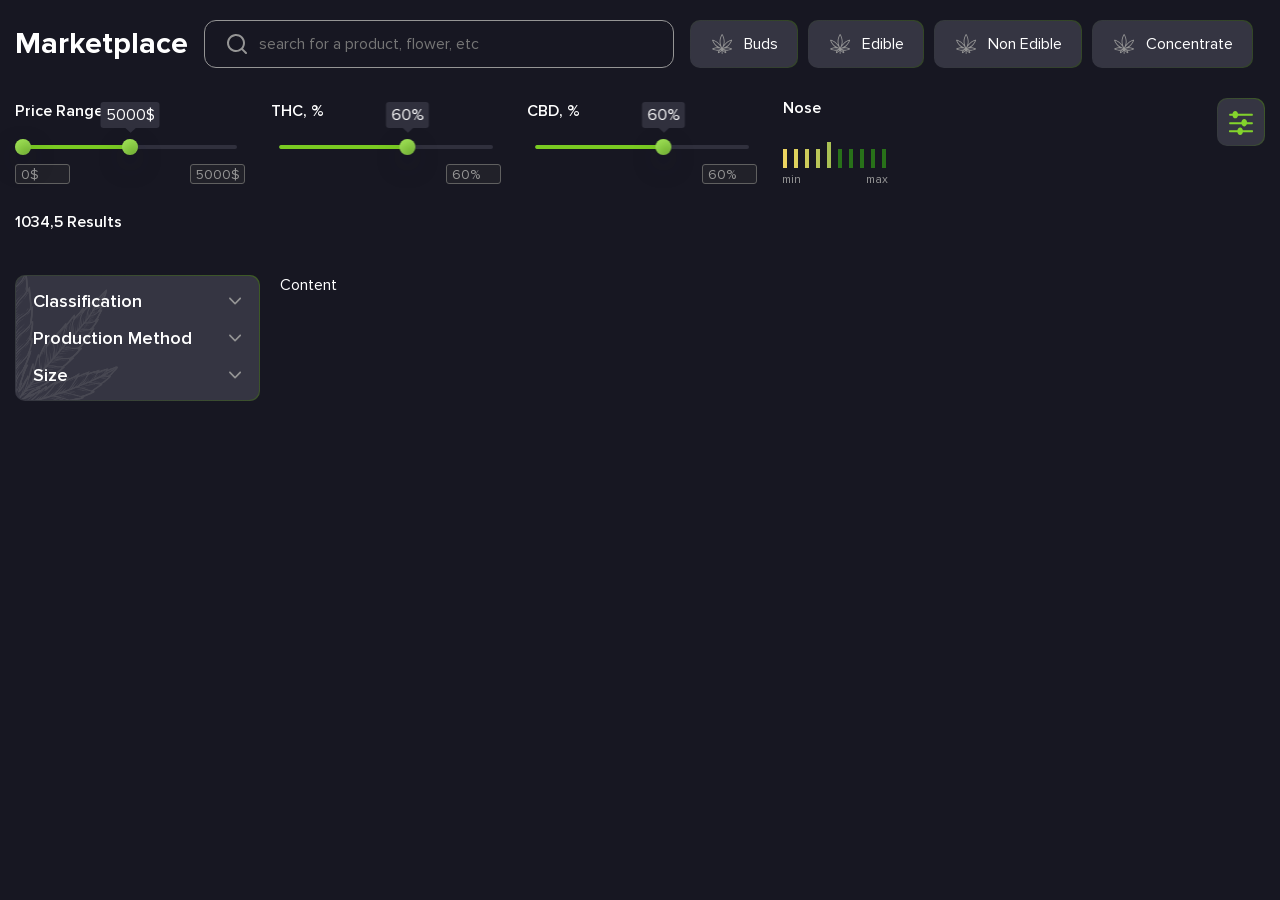
==== index.html @ d6c13c11 "Инициализация проекта" ====
<!doctype html>
<html lang="ru-RU">

<head>
	<meta charset="UTF-8">
	<meta http-equiv="X-UA-Compatible" content="IE=edge">
	<meta name="viewport" content="width=device-width, initial-scale=1, maximum-scale=1">

	<meta name="description" content="">
	<meta name="keywords" content="">

	<link rel="stylesheet" href="style.css" media="all">
	<link rel="stylesheet" href="assets/vendor/css/nouislider.min.css" media="all">
	<link rel="stylesheet" href="assets/vendor/css/jquery-ui.css" media="all">
	<link rel="stylesheet" href="assets/vendor/css/jquery-ui.theme.css" media="all">

	<title>MarketPlace</title>
</head>

<body>
	<header>
		<div class="wrapper">
			<div class="header">
				<a href="#" class="header-logo">
					Marketplace
				</a>

				<div class="header-search">
					<form action="">
						<input type="text" placeholder="search for a product, flower, etc" class="header-search__input">
					</form>
				</div>

				<div class="header-filter">
					<label class="header-filter__checkbox">
						<input type="checkbox" name="type">
						<span class="icon icon--grass"></span>
						Buds
					</label>
					<label class="header-filter__checkbox">
						<input type="checkbox" name="type">
						<span class="icon icon--grass"></span>
						Edible
					</label>
					<label class="header-filter__checkbox">
						<input type="checkbox" name="type">
						<span class="icon icon--grass"></span>
						Non Edible
					</label>
					<label class="header-filter__checkbox">
						<input type="checkbox" name="type">
						<span class="icon icon--grass"></span>
						Concentrate
					</label>
				</div>
			</div>
		</div>
	</header>
	<main class="main">

<div class="wrapper">
    <div class="horizontal-filter">
        <div class="horizontal-filter__left">
            <div class="range-block">
                <div class="range-block__title">Price Range</div>
                <div class="range-block-line js-noui" id="js-price-range"></div>
                <div class="range-block__inputs">
                    <div class="range-block__inputs-from">
                        <input type="text" id="js-price-range-from">
                    </div>
                    <div class="range-block__inputs-to">
                        <input type="text" id="js-price-range-to">
                    </div>
                </div>
            </div>

            <div class="range-block">
                <div class="range-block__title">ТНС, %</div>
                <div class="range-block-line js-noui" id="js-thc-range"></div>
                <div class="range-block__inputs">
                    <div class="range-block__inputs-from"></div>
                    <div class="range-block__inputs-to">
                        <input type="text" id="js-thc-range-to">
                    </div>
                </div>
            </div>

            <div class="range-block">
                <div class="range-block__title">CBD, %</div>
                <div class="range-block-line js-noui" id="js-cbd-range"></div>
                <div class="range-block__inputs">
                    <div class="range-block__inputs-from"></div>
                    <div class="range-block__inputs-to">
                        <input type="text" id="js-cbd-range-to">
                    </div>
                </div>
            </div>

            <div class="nose-block">
                <div class="nose-block__title">Nose</div>
                <div class="nose-block__radio-group">
                    <label for="nose-1" data-radio-id="nose-1" class="js-nose-radio"></label>
                    <label for="nose-2" data-radio-id="nose-2" class="js-nose-radio"></label>
                    <label for="nose-3" data-radio-id="nose-3" class="js-nose-radio"></label>
                    <label for="nose-4" data-radio-id="nose-4" class="js-nose-radio"></label>
                    <label for="nose-5" data-radio-id="nose-5" class="js-nose-radio"></label>
                    <label for="nose-6" data-radio-id="nose-6" class="js-nose-radio"></label>
                    <label for="nose-7" data-radio-id="nose-7" class="js-nose-radio"></label>
                    <label for="nose-8" data-radio-id="nose-8" class="js-nose-radio"></label>
                    <label for="nose-9" data-radio-id="nose-9" class="js-nose-radio"></label>
                    <label for="nose-10" data-radio-id="nose-10" class="js-nose-radio"></label>
                    <div class="nose-block__radio-group-input">
                        <input type="radio" name="nose" value="1" id="nose-1" class="js-nose-radio-input">
                        <input type="radio" name="nose" value="2" id="nose-2" class="js-nose-radio-input">
                        <input type="radio" name="nose" value="3" id="nose-3" class="js-nose-radio-input">
                        <input type="radio" name="nose" value="4" id="nose-4" class="js-nose-radio-input">
                        <input type="radio" name="nose" value="5" id="nose-5" class="js-nose-radio-input" checked>
                        <input type="radio" name="nose" value="6" id="nose-6" class="js-nose-radio-input">
                        <input type="radio" name="nose" value="7" id="nose-7" class="js-nose-radio-input">
                        <input type="radio" name="nose" value="8" id="nose-8" class="js-nose-radio-input">
                        <input type="radio" name="nose" value="9" id="nose-9" class="js-nose-radio-input">
                        <input type="radio" name="nose" value="10" id="nose-10" class="js-nose-radio-input">
                    </div>
                </div>
                <div class="nose-block__tooltip">
                    <div class="nose-block__tooltip-min">min</div>
                    <div class="nose-block__tooltip-max">max</div>
                </div>
            </div>
        </div>
        <div class="horizontal-filter__right">
            <button class="js-filter-btn filter-btn"></button>
            <div class="js-filter-dropdown filter-dropdown">
                <div class="filter-dropdown__title">Sort by:</div>
                <div class="filter-dropdown__list">
                    <a href="#" class="filter-dropdown__list-item">
                        <span class="icon icon--date-new"></span>
                        Date (New first)
                    </a>

                    <a href="#" class="filter-dropdown__list-item">
                        <span class="icon icon--date-new"></span>
                        Date (Old first)
                    </a>

                    <a href="#" class="filter-dropdown__list-item">
                        <span class="icon icon--price-high"></span>
                        Price (High first)
                    </a>

                    <a href="#" class="filter-dropdown__list-item">
                        <span class="icon icon--price-low"></span>
                        Price (Low first)
                    </a>

                    <a href="#" class="filter-dropdown__list-item">
                        <span class="icon icon--thc-high"></span>
                        Total THC (High first)
                    </a>

                    <a href="#" class="filter-dropdown__list-item">
                        <span class="icon icon--thc-low"></span>
                        Total THC (Low first)
                    </a>

                    <a href="#" class="filter-dropdown__list-item">
                        <span class="icon icon--cbd-high"></span>
                        CBD (High first)
                    </a>

                    <a href="#" class="filter-dropdown__list-item">
                        <span class="icon icon--cbd-low"></span>
                        Total CBD (Low first)
                    </a>
                </div>
            </div>
        </div>
    </div>

    <div class="results">
        <div class="results__count">
            1034,5 Results
        </div>
        <div class="results__filter js-results-filter">

        </div>
    </div>

    <div class="content">
        <div class="sidebar-filter">
            <div class="sidebar-filter-block js-sidebar-filter-block">
                <div class="sidebar-filter-block__title js-sidebar-filter-block-btn">
                    Classification
                </div>
                <div class="sidebar-filter-block__list js-sidebar-filter-block-list">
                    <label class="js-sidebar-filter-checkbox">
                        <input type="checkbox" name="classifications" value="100% Indica"> 100% Indica
                    </label>
                    <label class="js-sidebar-filter-checkbox">
                        <input type="checkbox" name="classifications" value="100% Sativa"> 100% Sativa
                    </label>
                    <label class="js-sidebar-filter-checkbox">
                        <input type="checkbox" name="classifications" value=">50% Indica"> >50% Indica
                    </label>
                    <label class="js-sidebar-filter-checkbox">
                        <input type="checkbox" name="classifications" value=">50% Sativa"> >50% Sativa
                    </label>
                </div>
            </div>

            <div class="sidebar-filter-block js-sidebar-filter-block">
                <div class="sidebar-filter-block__title js-sidebar-filter-block-btn">
                    Production Method
                </div>
                <div class="sidebar-filter-block__list js-sidebar-filter-block-list">
                    <label class="js-sidebar-filter-checkbox">
                        <input type="checkbox" name="Production-Method" value="Indoor"> Indoor
                    </label>
                    <label class="js-sidebar-filter-checkbox">
                        <input type="checkbox" name="Production-Method" value="Outdoor"> Outdoor
                    </label>
                    <label class="js-sidebar-filter-checkbox">
                        <input type="checkbox" name="Production-Method" value="Greenhouse"> Greenhouse
                    </label>
                    <label class="js-sidebar-filter-checkbox">
                        <input type="checkbox" name="Production-Method" value="Light Deprivation"> Light Deprivation
                    </label>
                    <label class="js-sidebar-filter-checkbox">
                        <input type="checkbox" name="Production-Method" value="Mixed Light"> Mixed Light
                    </label>
                    <label class="js-sidebar-filter-checkbox">
                        <input type="checkbox" name="Production-Method" value="Other"> Other
                    </label>
                </div>
            </div>

            <div class="sidebar-filter-block js-sidebar-filter-block">
                <div class="sidebar-filter-block__title js-sidebar-filter-block-btn">
                    Size
                </div>
                <div class="sidebar-filter-block__list js-sidebar-filter-block-list">
                    <label class="js-sidebar-filter-checkbox">
                        <input type="checkbox" name="Size" value="Flower"> Flower
                    </label>
                    <label class="js-sidebar-filter-checkbox">
                        <input type="checkbox" name="Size" value="Pre-Roll Flower"> Pre-Roll Flower
                    </label>
                    <label class="js-sidebar-filter-checkbox">
                        <input type="checkbox" name="Size" value="Pre-Roll Infused"> Pre-Roll Infused
                    </label>
                    <label class="js-sidebar-filter-checkbox">
                        <input type="checkbox" name="Size" value="Pre-Roll Leaf"> Pre-Roll Leaf
                    </label>
                    <label class="js-sidebar-filter-checkbox">
                        <input type="checkbox" name="Size" value="Shake"> Shake
                    </label>
                    <label class="js-sidebar-filter-checkbox">
                        <input type="checkbox" name="Size" value="Smalls"> Smalls
                    </label>
                    <label class="js-sidebar-filter-checkbox">
                        <input type="checkbox" name="Size" value="Trim"> Trim
                    </label>
                    <label class="js-sidebar-filter-checkbox">
                        <input type="checkbox" name="Size" value="Shake"> Shake
                    </label>
                    <label class="js-sidebar-filter-checkbox">
                        <input type="checkbox" name="Size" value="Keef"> Keef
                    </label>
                    <label class="js-sidebar-filter-checkbox">
                        <input type="checkbox" name="Size" value="Fresh Frozen"> Fresh Frozen
                    </label>
                </div>
            </div>
        </div>

        <div class="content-block">
            Content
        </div>
    </div>
</div>

</main>
<footer></footer>



<script src="assets/vendor/js/jquery.js"></script>
<script src="assets/vendor/js/jquery-ui.js"></script>
<script src="assets/vendor/js/nouislider.min.js"></script>
<script src="assets/vendor/js/wNumb.min.js"></script>
<script src="assets/js/main.js"></script>

</body>

</html>
---- style.css ----
@keyframes showFade{0%{opacity:0}to{opacity:1}}@keyframes showOverlay{0%{opacity:0}to{opacity:1}}@keyframes showMobileMenu{0%{right:-100%}to{right:0}}@keyframes hideOverlay{0%{opacity:1}to{opacity:0}}@keyframes hideMobileMenu{0%{right:0}to{right:-100%}}@font-face{font-family:"Proxima Nova";src:url(assets/fonts/ProximaNova/ProximaNova-Regular.eot);src:local("Proxima Nova Regular"),local("ProximaNova-Regular"),url(assets/fonts/ProximaNova/ProximaNova-Regular.eot?#iefix)format("embedded-opentype"),url(assets/fonts/ProximaNova/ProximaNova-Regular.woff2)format("woff2"),url(assets/fonts/ProximaNova/ProximaNova-Regular.woff)format("woff"),url(assets/fonts/ProximaNova/ProximaNova-Regular.ttf)format("truetype");font-weight:400;font-style:normal}@font-face{font-family:"Proxima Nova";src:url(assets/fonts/ProximaNova/ProximaNova-Semibold.eot);src:local("Proxima Nova Semibold"),local("ProximaNova-Semibold"),url(assets/fonts/ProximaNova/ProximaNova-Semibold.eot?#iefix)format("embedded-opentype"),url(assets/fonts/ProximaNova/ProximaNova-Semibold.woff2)format("woff2"),url(assets/fonts/ProximaNova/ProximaNova-Semibold.woff)format("woff"),url(assets/fonts/ProximaNova/ProximaNova-Semibold.ttf)format("truetype");font-weight:600;font-style:normal}@font-face{font-family:"Proxima Nova";src:url(assets/fonts/ProximaNova/ProximaNova-Bold.eot);src:local("Proxima Nova Bold"),local("ProximaNova-Bold"),url(assets/fonts/ProximaNova/ProximaNova-Bold.eot?#iefix)format("embedded-opentype"),url(assets/fonts/ProximaNova/ProximaNova-Bold.woff2)format("woff2"),url(assets/fonts/ProximaNova/ProximaNova-Bold.woff)format("woff"),url(assets/fonts/ProximaNova/ProximaNova-Bold.ttf)format("truetype");font-weight:700;font-style:normal}a,article,aside,b,blockquote,button,code,div,footer,form,h1,h2,h3,h4,h5,h6,header,hr,i,iframe,img,input,label,li,main,nav,ol,p,pre,section,span,strong,sup,textarea,ul{margin:0;padding:0;outline:0;font-weight:inherit;font-style:inherit;font-size:inherit;font-family:inherit;color:inherit;line-height:inherit;vertical-align:baseline;box-sizing:border-box}article,aside,footer,header,img,main,nav,section{display:block}body{display:flex;flex-direction:column;min-height:99.9vh;-moz-osx-font-smoothing:grayscale;text-rendering:optimizeLegibility;-webkit-font-smoothing:antialiased;margin:0;font-family:"Proxima Nova",sans-serif;font-weight:400;opacity:0;animation:showFade .3s ease forwards;color:#fff;background:#171722;padding:20px 0}*{box-sizing:border-box}img{max-width:100%}.wrapper{max-width:1490px;padding:0 15px;margin:0 auto}.horizontal-filter{margin-top:30px;display:flex}.horizontal-filter__left{width:calc(100% - 60px);display:flex;align-items:center}.horizontal-filter__right{width:60px;position:relative;display:flex;justify-content:flex-end}.range-block{width:230px;margin-right:26px}.range-block__title{font-size:16px;font-weight:600;margin-bottom:24px}.range-block__inputs{display:flex;justify-content:space-between;margin-top:15px}.range-block__inputs input{border:1px solid #606060;border-radius:3px;background:#212129;width:55px;height:20px;color:#959595;font-size:14px;font-weight:400;padding:0 5px}.range-block .noUi-horizontal{height:4px;transition:all .3s ease}.range-block .noUi-horizontal .noUi-handle{width:16px;height:16px;box-shadow:inset 3px 5px 12px 0 rgba(255,255,255,.2),0 10px 27px 0 rgba(30,29,46,.3);background:linear-gradient(149.7deg,#85d62d 14.424%,#6bab2b 89.985%);border-radius:100%;border:0;right:-8px;top:-6px;cursor:pointer;transition:all .3s ease}.range-block .noUi-horizontal .noUi-handle:after,.range-block .noUi-horizontal .noUi-handle:before{display:none}.range-block .noUi-horizontal .noUi-tooltip{border-radius:3px;background:#30303d;padding:2px 5px;height:26px;display:inline-flex;align-items:center;justify-content:center;line-height:1;color:#fff;font-size:16px;border:0;bottom:calc(120% + 8px)}.range-block .noUi-horizontal .noUi-tooltip:after{content:"";position:absolute;bottom:-5px;left:calc(50% - 6px);background-image:url("data:image/svg+xml,%3Csvg width='12' height='5' viewBox='0 0 12 5' fill='none' xmlns='http://www.w3.org/2000/svg'%3E%3Cpath d='M6.06838 4.80948L0.817261 0L11.3195 6.84265e-07L6.06838 4.80948Z' fill='%2330303D'/%3E%3C/svg%3E%0A");width:12px;height:5px}.range-block .noUi-target{background:#30303d;box-shadow:none;border:0;margin-left:8px;margin-right:8px}.range-block .noUi-connect{border-radius:3px;box-shadow:0 3px 15px 0 rgba(132,213,44,.31);background:#7acb22}.nose-block__title{font-size:16px;font-weight:600;margin-bottom:24px}.nose-block__radio-group{width:108px;display:flex;position:relative;height:26px}.nose-block__radio-group label{position:absolute;top:0;left:0;bottom:0;cursor:pointer}.nose-block__radio-group label:nth-child(1){width:6px;z-index:10}.nose-block__radio-group label:nth-child(2){width:17px;z-index:9}.nose-block__radio-group label:nth-child(3){width:28px;z-index:8}.nose-block__radio-group label:nth-child(4){width:40px;z-index:7}.nose-block__radio-group label:nth-child(5){width:52px;z-index:6}.nose-block__radio-group label:nth-child(6){width:63px;z-index:5}.nose-block__radio-group label:nth-child(7){width:74px;z-index:4}.nose-block__radio-group label:nth-child(8){width:85px;z-index:3}.nose-block__radio-group label:nth-child(9){width:95px;z-index:2}.nose-block__radio-group label:nth-child(10){width:105px;z-index:1}.nose-block__radio-group-input{display:flex;align-items:flex-end;height:26px}.nose-block__radio-group-input input{width:4px;background:#58aa46;height:19px;-webkit-appearance:none;-moz-appearance:none;appearance:none;transition:all .3s ease}.nose-block__radio-group-input input.is-hover,.nose-block__radio-group-input input:checked{height:26px}.nose-block__radio-group-input input:not(:last-child){margin-right:7px}.nose-block__radio-group-input input:nth-child(1){background:#ecd461}.nose-block__radio-group-input input:nth-child(2){background:#ded15d}.nose-block__radio-group-input input:nth-child(3){background:#cdcb5b}.nose-block__radio-group-input input:nth-child(4){background:#bbc658}.nose-block__radio-group-input input:nth-child(5){background:#aac155}.nose-block__radio-group-input input:nth-child(10),.nose-block__radio-group-input input:nth-child(6),.nose-block__radio-group-input input:nth-child(7),.nose-block__radio-group-input input:nth-child(8),.nose-block__radio-group-input input:nth-child(9){background:#287119}.nose-block__tooltip{display:flex;justify-content:space-between;margin-top:4px}.nose-block__tooltip-min{color:#959595;font-size:12px;font-weight:400;margin-left:-1px}.nose-block__tooltip-max{color:#959595;font-size:12px;font-weight:400;padding-right:3px}.filter-btn{background-image:url("data:image/svg+xml,%3Csvg width='26' height='25' viewBox='0 0 26 25' fill='none' xmlns='http://www.w3.org/2000/svg'%3E%3Cpath fill-rule='evenodd' clip-rule='evenodd' d='M10.0189 3.72596H23.8774C24.4297 3.72596 24.8774 4.17368 24.8774 4.72596C24.8774 5.27824 24.4297 5.72596 23.8774 5.72596H9.9797C9.62188 7.25269 8.53341 8.36307 7.24619 8.36307C5.95896 8.36307 4.87049 7.25269 4.51267 5.72596H2.12242C1.57014 5.72596 1.12242 5.27824 1.12242 4.72596C1.12242 4.17368 1.57014 3.72596 2.12242 3.72596H4.47345C4.78418 2.10517 5.90774 0.904663 7.24619 0.904663C8.58463 0.904663 9.70819 2.10517 10.0189 3.72596ZM2.12242 12.2498C1.57014 12.2498 1.12242 12.6975 1.12242 13.2498C1.12242 13.8021 1.57014 14.2498 2.12242 14.2498H13.6464C14.1051 15.5097 15.0893 16.3808 16.2294 16.3808C17.3696 16.3808 18.3538 15.5097 18.8125 14.2498H23.8774C24.4297 14.2498 24.8774 13.8021 24.8774 13.2498C24.8774 12.6975 24.4297 12.2498 23.8774 12.2498H19.0711C18.9175 10.3792 17.7038 8.92243 16.2294 8.92243C14.755 8.92243 13.5414 10.3792 13.3878 12.2498H2.12242ZM0.939087 21.1755C0.939087 20.6232 1.3868 20.1755 1.93909 20.1755H9.39199C9.72692 18.6015 10.8331 17.4463 12.1461 17.4463C13.4591 17.4463 14.5653 18.6015 14.9002 20.1755H24.061C24.6132 20.1755 25.061 20.6232 25.061 21.1755C25.061 21.7278 24.6132 22.1755 24.061 22.1755H14.9002C14.5652 23.7495 13.4591 24.9047 12.1461 24.9047C10.8332 24.9047 9.72699 23.7495 9.39202 22.1755H1.93909C1.3868 22.1755 0.939087 21.7278 0.939087 21.1755Z' fill='%2384D52C'/%3E%3Cpath fill-rule='evenodd' clip-rule='evenodd' d='M10.0189 3.72596H23.8774C24.4297 3.72596 24.8774 4.17368 24.8774 4.72596C24.8774 5.27824 24.4297 5.72596 23.8774 5.72596H9.9797C9.62188 7.25269 8.53341 8.36307 7.24619 8.36307C5.95896 8.36307 4.87049 7.25269 4.51267 5.72596H2.12242C1.57014 5.72596 1.12242 5.27824 1.12242 4.72596C1.12242 4.17368 1.57014 3.72596 2.12242 3.72596H4.47345C4.78418 2.10517 5.90774 0.904663 7.24619 0.904663C8.58463 0.904663 9.70819 2.10517 10.0189 3.72596ZM2.12242 12.2498C1.57014 12.2498 1.12242 12.6975 1.12242 13.2498C1.12242 13.8021 1.57014 14.2498 2.12242 14.2498H13.6464C14.1051 15.5097 15.0893 16.3808 16.2294 16.3808C17.3696 16.3808 18.3538 15.5097 18.8125 14.2498H23.8774C24.4297 14.2498 24.8774 13.8021 24.8774 13.2498C24.8774 12.6975 24.4297 12.2498 23.8774 12.2498H19.0711C18.9175 10.3792 17.7038 8.92243 16.2294 8.92243C14.755 8.92243 13.5414 10.3792 13.3878 12.2498H2.12242ZM0.939087 21.1755C0.939087 20.6232 1.3868 20.1755 1.93909 20.1755H9.39199C9.72692 18.6015 10.8331 17.4463 12.1461 17.4463C13.4591 17.4463 14.5653 18.6015 14.9002 20.1755H24.061C24.6132 20.1755 25.061 20.6232 25.061 21.1755C25.061 21.7278 24.6132 22.1755 24.061 22.1755H14.9002C14.5652 23.7495 13.4591 24.9047 12.1461 24.9047C10.8332 24.9047 9.72699 23.7495 9.39202 22.1755H1.93909C1.3868 22.1755 0.939087 21.7278 0.939087 21.1755Z' fill='url(%23paint0_linear_843_555)' fill-opacity='0.2'/%3E%3Cdefs%3E%3ClinearGradient id='paint0_linear_843_555' x1='25.061' y1='0.904666' x2='1.0677' y2='2.35614' gradientUnits='userSpaceOnUse'%3E%3Cstop stop-color='%236BAB2B'/%3E%3Cstop offset='1' stop-color='%2384D52C' stop-opacity='0'/%3E%3C/linearGradient%3E%3C/defs%3E%3C/svg%3E%0A");background-repeat:no-repeat;background-position:center;background-color:transparent;border:0;width:48px;height:48px;position:relative;cursor:pointer}.filter-btn:before{content:"";position:absolute;top:0;left:0;right:0;bottom:0;z-index:-2;background:#171722;background:linear-gradient(59deg,#353542 0,rgba(132,213,44,.36) 100%);border-radius:10px;transition:all .3s ease}.filter-btn:after{content:"";top:1px;left:1px;right:1px;bottom:1px;z-index:-1;background:#353542;transition:all .3s ease}.filter-btn.is-opened:after,.filter-btn:hover:after,.filter-dropdown{background:#212129}.filter-btn:after,.filter-dropdown{position:absolute;border-radius:10px}.filter-dropdown{top:62px;right:0;padding:20px;white-space:nowrap;box-shadow:0 10px 25px 0 rgba(15,15,23,.63);display:none}.filter-dropdown__title{color:#fff;font-size:18px;font-weight:400;margin-bottom:10px}.filter-dropdown__list{display:flex;flex-direction:column}.filter-dropdown__list-item{display:flex;align-items:center;text-decoration:none;color:#fff;transition:all .3s ease;line-height:1}.filter-dropdown__list-item:not(:last-child){margin-bottom:10px}.filter-dropdown__list-item .icon{margin-right:10px}.filter-dropdown__list-item:hover{opacity:.7}.filter-dropdown.is-opened{display:block}.results{display:flex;margin-top:20px}.results__count{color:#fff;font-size:16px;font-weight:600;padding-right:30px;padding-top:5px;white-space:nowrap}.results__filter{min-height:38px}.content{display:flex;flex-wrap:wrap;margin-top:30px}.content-block{width:calc(100% - 245px);padding-left:20px}.sidebar-filter{width:245px;padding:15px 18px;position:relative}.sidebar-filter:after,.sidebar-filter:before{content:"";position:absolute;border-radius:10px;transition:all .3s ease}.sidebar-filter:before{top:0;left:0;right:0;bottom:0;z-index:-2;background:#171722;background:linear-gradient(59deg,#353542 0,rgba(132,213,44,.36) 100%)}.sidebar-filter:after{top:1px;left:1px;right:1px;bottom:1px;z-index:-1;background-color:#353542;background-image:url(/assets/images/leaf.svg);background-repeat:no-repeat;background-position:left}.sidebar-filter-block:not(:last-child){margin-bottom:15px}.sidebar-filter-block__title{color:#fff;font-size:18px;font-weight:600;position:relative;padding-right:40px;cursor:pointer}.sidebar-filter-block__title:after{content:"";background-image:url("data:image/svg+xml,%3Csvg width='13' height='8' viewBox='0 0 13 8' fill='none' xmlns='http://www.w3.org/2000/svg'%3E%3Cpath d='M6.9375 0.500001C7.04807 0.499877 7.15757 0.522104 7.25971 0.565404C7.36185 0.608704 7.45463 0.672225 7.5327 0.752316L12.7002 6.0395C12.854 6.20184 12.9392 6.41953 12.9375 6.64558C12.9357 6.87163 12.8472 7.08792 12.6909 7.24777C12.5347 7.40761 12.3232 7.4982 12.1023 7.49997C11.8813 7.50175 11.6685 7.41458 11.5098 7.25726L6.9375 2.57896L2.36518 7.25726C2.20649 7.41458 1.99369 7.50175 1.77272 7.49997C1.55175 7.49819 1.34032 7.40761 1.18407 7.24776C1.02782 7.08792 0.939264 6.87163 0.937527 6.64558C0.935789 6.41953 1.021 6.20184 1.17478 6.0395L6.3423 0.752316C6.42038 0.672225 6.51315 0.608704 6.61529 0.565404C6.71744 0.522104 6.82693 0.499877 6.9375 0.500001Z' fill='%23959595'/%3E%3C/svg%3E%0A");width:13px;height:8px;position:absolute;top:7px;right:0;transform:rotate(180deg);transition:all .3s ease}.sidebar-filter-block__title.is-opened:after{transform:rotate(0)}.sidebar-filter-block__list{flex-direction:column;display:none;padding-top:16px;padding-bottom:5px}.sidebar-filter-block__list label{color:#959595;font-size:16px;font-weight:400;cursor:pointer;display:flex;width:100%;align-items:center;line-height:1;margin-bottom:14px;position:relative;z-index:2}.sidebar-filter-block__list label input[type=checkbox]{-webkit-appearance:none;-moz-appearance:none;appearance:none;min-width:15px;width:15px;height:15px;border:1px solid rgba(255,255,255,.5);border-radius:2px;margin-right:6px;transition:all .3s ease;position:relative}.sidebar-filter-block__list label input[type=checkbox]:after{content:"";background-image:url("data:image/svg+xml,%3Csvg width='15' height='15' viewBox='0 0 15 15' fill='none' xmlns='http://www.w3.org/2000/svg'%3E%3Cg clip-path='url(%23clip0_2503_727)'%3E%3Cg filter='url(%23filter0_di_2503_727)'%3E%3Crect width='15' height='15' rx='2' fill='%2384D52C'/%3E%3Crect width='15' height='15' rx='2' fill='url(%23paint0_linear_2503_727)' fill-opacity='0.2'/%3E%3C/g%3E%3Cpath d='M6.15477 10.9503C5.99742 10.9502 5.84164 10.919 5.69642 10.8584C5.55119 10.7978 5.41939 10.7091 5.30859 10.5974L3.04447 8.33326C2.93094 8.22269 2.84051 8.09067 2.77843 7.94486C2.71635 7.79905 2.68385 7.64235 2.68283 7.48388C2.6818 7.32541 2.71227 7.16831 2.77246 7.02171C2.83265 6.87511 2.92137 6.74192 3.03346 6.62989C3.14555 6.51786 3.27878 6.42921 3.42541 6.3691C3.57204 6.30898 3.72916 6.2786 3.88763 6.2797C4.0461 6.28081 4.20278 6.31339 4.34856 6.37555C4.49433 6.43771 4.62631 6.52821 4.73683 6.64179L6.15477 8.06062L9.97359 4.24179C10.198 4.01737 10.5024 3.8913 10.8198 3.8913C11.1371 3.8913 11.4415 4.01737 11.6659 4.24179C11.8904 4.46621 12.0164 4.77059 12.0164 5.08797C12.0164 5.40535 11.8904 5.70973 11.6659 5.93415L6.99741 10.5991C6.77398 10.823 6.47102 10.9492 6.15477 10.9503Z' fill='white'/%3E%3C/g%3E%3Cdefs%3E%3Cfilter id='filter0_di_2503_727' x='-27' y='-17' width='69' height='69' filterUnits='userSpaceOnUse' color-interpolation-filters='sRGB'%3E%3CfeFlood flood-opacity='0' result='BackgroundImageFix'/%3E%3CfeColorMatrix in='SourceAlpha' type='matrix' values='0 0 0 0 0 0 0 0 0 0 0 0 0 0 0 0 0 0 127 0' result='hardAlpha'/%3E%3CfeOffset dy='10'/%3E%3CfeGaussianBlur stdDeviation='13.5'/%3E%3CfeComposite in2='hardAlpha' operator='out'/%3E%3CfeColorMatrix type='matrix' values='0 0 0 0 0.116947 0 0 0 0 0.114219 0 0 0 0 0.179167 0 0 0 0.3 0'/%3E%3CfeBlend mode='normal' in2='BackgroundImageFix' result='effect1_dropShadow_2503_727'/%3E%3CfeBlend mode='normal' in='SourceGraphic' in2='effect1_dropShadow_2503_727' result='shape'/%3E%3CfeColorMatrix in='SourceAlpha' type='matrix' values='0 0 0 0 0 0 0 0 0 0 0 0 0 0 0 0 0 0 127 0' result='hardAlpha'/%3E%3CfeOffset dx='3' dy='5'/%3E%3CfeGaussianBlur stdDeviation='6'/%3E%3CfeComposite in2='hardAlpha' operator='arithmetic' k2='-1' k3='1'/%3E%3CfeColorMatrix type='matrix' values='0 0 0 0 1 0 0 0 0 1 0 0 0 0 1 0 0 0 0.36 0'/%3E%3CfeBlend mode='normal' in2='shape' result='effect2_innerShadow_2503_727'/%3E%3C/filter%3E%3ClinearGradient id='paint0_linear_2503_727' x1='15' y1='1.85678e-06' x2='0.0794279' y2='0.898066' gradientUnits='userSpaceOnUse'%3E%3Cstop stop-color='%236BAB2B'/%3E%3Cstop offset='1' stop-color='%2384D52C' stop-opacity='0'/%3E%3C/linearGradient%3E%3CclipPath id='clip0_2503_727'%3E%3Crect width='15' height='15' fill='white'/%3E%3C/clipPath%3E%3C/defs%3E%3C/svg%3E%0A");position:absolute;top:-1px;left:-1px;right:0;bottom:0;width:15px;height:15px;transition:all .3s ease;opacity:0}.sidebar-filter-block__list label input[type=checkbox]:checked:after{opacity:1}.sidebar-filter-block__list label.is-checked{color:#fff;font-weight:600}.result-sidebar-item{border-radius:20px;box-shadow:inset -5px -5px 16px 0 rgba(138,138,138,.09);background:#297019;height:28px;padding:5px 10px;display:inline-flex;align-items:center;margin-right:10px;margin-bottom:10px}.result-sidebar-item__remove{background-image:url("data:image/svg+xml,%3Csvg width='16' height='16' viewBox='0 0 16 16' fill='none' xmlns='http://www.w3.org/2000/svg'%3E%3Cpath d='M8.075 14.7095C11.8443 14.7095 14.9 11.6538 14.9 7.88448C14.9 4.11514 11.8443 1.05948 8.075 1.05948C4.30566 1.05948 1.25 4.11514 1.25 7.88448C1.25 11.6538 4.30566 14.7095 8.075 14.7095Z' fill='%2358AA46' fill-opacity='0.9'/%3E%3Cpath d='M10.25 5.55948L8 7.80948M8 7.80948L5.75 10.0595M8 7.80948L5.75 5.55948M8 7.80948L10.25 10.0595M14.9 7.88448C14.9 11.6538 11.8443 14.7095 8.075 14.7095C4.30566 14.7095 1.25 11.6538 1.25 7.88448C1.25 4.11514 4.30566 1.05948 8.075 1.05948C11.8443 1.05948 14.9 4.11514 14.9 7.88448Z' stroke='white' stroke-linecap='round'/%3E%3C/svg%3E%0A");background-color:transparent;border:0;cursor:pointer;width:16px;height:16px;display:inline-flex;margin-left:4px;transition:all .3s ease}.result-sidebar-item__remove:hover{transform:scale(1.04)}.icon{display:inline-flex;align-items:center;background-repeat:no-repeat;background-position:center;background-size:contain}.icon--grass{background-image:url("data:image/svg+xml,%3Csvg width='24' height='24' viewBox='0 0 24 24' fill='none' xmlns='http://www.w3.org/2000/svg'%3E%3Cpath d='M21.9178 16.6414C21.8299 16.5881 19.7356 15.33 17.1176 15.33C16.848 15.33 16.5805 15.3407 16.3159 15.3569C16.9303 15.0232 17.5492 14.6367 18.1219 14.1892C20.8871 12.0289 22.0492 8.51921 22.0972 8.37099C22.1415 8.2338 22.1122 8.08312 22.0191 7.97278C21.9255 7.86326 21.7839 7.81237 21.6394 7.82988C21.5198 7.84778 18.6845 8.29364 16.0893 10.6539C15.388 11.2919 14.7531 12.0004 14.1952 12.6964C14.4426 11.7307 14.6176 10.6475 14.6176 9.49313C14.6176 5.50022 12.5538 2.31018 12.4659 2.17662C12.3121 1.9421 11.9231 1.9421 11.7693 2.17662C11.6814 2.31018 9.61761 5.50022 9.61761 9.49313C9.61761 10.6475 9.79261 11.7307 10.04 12.6964C9.4821 12.0004 8.84722 11.2919 8.14586 10.6539C5.55063 8.29364 2.71537 7.84782 2.59576 7.82992C2.45377 7.81241 2.31014 7.8633 2.21611 7.97282C2.12295 8.08316 2.09365 8.2338 2.13799 8.37103C2.186 8.51921 3.3481 12.0289 6.1134 14.1892C6.68606 14.6367 7.305 15.0232 7.91933 15.3569C7.65477 15.3407 7.38723 15.33 7.11766 15.33C4.49966 15.33 2.40537 16.5881 2.31748 16.6414C2.19295 16.7176 2.11729 16.8532 2.11768 16.9989C2.11807 17.1451 2.19498 17.2803 2.3199 17.3552C2.40897 17.4085 4.53177 18.6654 7.11762 18.6654C7.69441 18.6654 8.26285 18.5825 8.80289 18.4566C7.91898 19.4983 7.94859 20.7079 7.95136 20.7679C7.95707 20.8962 8.02137 21.0151 8.12594 21.0896C8.19715 21.1404 8.28179 21.1669 8.36765 21.1669C8.40754 21.1669 8.44742 21.1612 8.48648 21.1498C8.54914 21.1311 10.04 20.6763 11.1826 19.3551C11.3874 19.1182 11.5526 18.8835 11.701 18.6531V21.5838C11.701 21.8143 11.8874 22.0007 12.1177 22.0007C12.348 22.0007 12.5344 21.8143 12.5344 21.5838V18.6531C12.6828 18.8836 12.8479 19.1183 13.0528 19.3551C14.1953 20.6763 15.6862 21.1311 15.7489 21.1498C15.7879 21.1612 15.8278 21.1669 15.8677 21.1669C15.9536 21.1669 16.0382 21.1404 16.1094 21.0896C16.214 21.0151 16.2783 20.8962 16.284 20.7679C16.2867 20.7079 16.3167 19.4951 15.4294 18.4527C15.9723 18.5808 16.5425 18.6654 17.1177 18.6654C19.7357 18.6654 21.83 17.4073 21.9179 17.354C22.042 17.2782 22.1177 17.1431 22.1177 16.9977C22.1177 16.8524 22.0419 16.7172 21.9178 16.6414ZM16.65 11.2711C18.2866 9.78217 20.0566 9.10914 21.0254 8.83026C20.5506 9.93851 19.454 12.0907 17.6091 13.532C16.0812 14.7258 14.1464 15.4925 12.9994 15.878C13.6801 14.7502 14.9936 12.778 16.65 11.2711ZM6.6261 13.532C4.78528 12.094 3.68666 9.94016 3.21056 8.83069C4.17939 9.10957 5.94899 9.7826 7.58516 11.2712C9.2396 12.776 10.5539 14.7495 11.2355 15.8777C10.0884 15.4921 8.15398 14.7254 6.6261 13.532ZM7.11762 17.8315C5.61208 17.8315 4.249 17.3466 3.45959 16.9953C4.24122 16.6451 5.59216 16.1638 7.11762 16.1638C8.62843 16.1638 10.1328 16.4745 11.0601 16.7119C10.1588 17.1822 8.63863 17.8315 7.11762 17.8315ZM10.5527 18.8095C10.0001 19.4479 9.34093 19.8555 8.86933 20.09C8.98367 19.6429 9.25019 19.0453 9.86745 18.5819C10.4933 18.1125 11.0003 17.7623 11.386 17.5095C11.2123 17.8938 10.9486 18.3515 10.5527 18.8095ZM12.1908 15.6023C12.1663 15.6438 12.1402 15.6873 12.1176 15.7262C12.095 15.6874 12.0689 15.6438 12.0444 15.6023C11.4542 14.4651 10.4509 12.1482 10.4509 9.49313C10.4509 6.73144 11.541 4.32192 12.1176 3.24012C12.6942 4.32192 13.7843 6.73144 13.7843 9.49313C13.7843 12.1482 12.781 14.4651 12.1908 15.6023ZM13.6826 18.8095C13.2895 18.3551 13.0262 17.8971 12.8521 17.5115C13.2378 17.764 13.7436 18.1137 14.3678 18.5819C14.9883 19.0477 15.2544 19.6454 15.3679 20.0928C14.8975 19.8596 14.2392 19.4528 13.6826 18.8095ZM17.1176 17.8315C15.6165 17.8315 14.089 17.1809 13.1804 16.7098C14.1073 16.4733 15.6072 16.1638 17.1176 16.1638C18.6406 16.1638 19.9968 16.6475 20.7797 16.9981C19.9984 17.3487 18.6455 17.8315 17.1176 17.8315Z' fill='%23959595'/%3E%3C/svg%3E%0A");min-width:24px;width:24px;height:24px}.icon--date-new,.icon--price-high,.icon--price-low{background-image:url("data:image/svg+xml,%3Csvg width='24' height='24' viewBox='0 0 24 24' fill='none' xmlns='http://www.w3.org/2000/svg'%3E%3Cpath d='M5.25 0.5C5.3163 0.5 5.37989 0.526339 5.42678 0.573223C5.47366 0.620108 5.5 0.683696 5.5 0.75V1.5V2H6H18H18.5V1.5V0.75C18.5 0.683696 18.5263 0.620107 18.5732 0.573223C18.6201 0.52634 18.6837 0.5 18.75 0.5C18.8163 0.5 18.8799 0.52634 18.9268 0.573223C18.9737 0.620107 19 0.683696 19 0.75V1.5V2H19.5H21C21.663 2 22.2989 2.26339 22.7678 2.73223C23.2366 3.20107 23.5 3.83696 23.5 4.5V21C23.5 21.663 23.2366 22.2989 22.7678 22.7678C22.2989 23.2366 21.663 23.5 21 23.5H3C2.33696 23.5 1.70107 23.2366 1.23223 22.7678C0.763392 22.2989 0.5 21.663 0.5 21V4.5C0.5 3.83696 0.763392 3.20107 1.23223 2.73223C1.70107 2.26339 2.33696 2 3 2H4.5H5V1.5V0.75C5 0.683696 5.02634 0.620108 5.07322 0.573224C5.12011 0.526339 5.1837 0.5 5.25 0.5ZM3 2.5C2.46957 2.5 1.96086 2.71071 1.58579 3.08579C1.21071 3.46086 1 3.96957 1 4.5V21C1 21.5304 1.21071 22.0391 1.58579 22.4142C1.96086 22.7893 2.46957 23 3 23H21C21.5304 23 22.0391 22.7893 22.4142 22.4142C22.7893 22.0391 23 21.5304 23 21V4.5C23 3.96957 22.7893 3.46086 22.4142 3.08579C22.0391 2.71071 21.5304 2.5 21 2.5H3Z' stroke='%2384D52C'/%3E%3Cpath d='M5.25 0.5C5.3163 0.5 5.37989 0.526339 5.42678 0.573223C5.47366 0.620108 5.5 0.683696 5.5 0.75V1.5V2H6H18H18.5V1.5V0.75C18.5 0.683696 18.5263 0.620107 18.5732 0.573223C18.6201 0.52634 18.6837 0.5 18.75 0.5C18.8163 0.5 18.8799 0.52634 18.9268 0.573223C18.9737 0.620107 19 0.683696 19 0.75V1.5V2H19.5H21C21.663 2 22.2989 2.26339 22.7678 2.73223C23.2366 3.20107 23.5 3.83696 23.5 4.5V21C23.5 21.663 23.2366 22.2989 22.7678 22.7678C22.2989 23.2366 21.663 23.5 21 23.5H3C2.33696 23.5 1.70107 23.2366 1.23223 22.7678C0.763392 22.2989 0.5 21.663 0.5 21V4.5C0.5 3.83696 0.763392 3.20107 1.23223 2.73223C1.70107 2.26339 2.33696 2 3 2H4.5H5V1.5V0.75C5 0.683696 5.02634 0.620108 5.07322 0.573224C5.12011 0.526339 5.1837 0.5 5.25 0.5ZM3 2.5C2.46957 2.5 1.96086 2.71071 1.58579 3.08579C1.21071 3.46086 1 3.96957 1 4.5V21C1 21.5304 1.21071 22.0391 1.58579 22.4142C1.96086 22.7893 2.46957 23 3 23H21C21.5304 23 22.0391 22.7893 22.4142 22.4142C22.7893 22.0391 23 21.5304 23 21V4.5C23 3.96957 22.7893 3.46086 22.4142 3.08579C22.0391 2.71071 21.5304 2.5 21 2.5H3Z' stroke='url(%23paint0_linear_843_687)' stroke-opacity='0.2'/%3E%3Cpath d='M3.75 6C3.75 5.80109 3.82902 5.61032 3.96967 5.46967C4.11032 5.32902 4.30109 5.25 4.5 5.25H19.5C19.6989 5.25 19.8897 5.32902 20.0303 5.46967C20.171 5.61032 20.25 5.80109 20.25 6V7.5C20.25 7.69891 20.171 7.88968 20.0303 8.03033C19.8897 8.17098 19.6989 8.25 19.5 8.25H4.5C4.30109 8.25 4.11032 8.17098 3.96967 8.03033C3.82902 7.88968 3.75 7.69891 3.75 7.5V6ZM16.5 11.25C16.5 11.0511 16.579 10.8603 16.7197 10.7197C16.8603 10.579 17.0511 10.5 17.25 10.5H18.75C18.9489 10.5 19.1397 10.579 19.2803 10.7197C19.421 10.8603 19.5 11.0511 19.5 11.25V12.75C19.5 12.9489 19.421 13.1397 19.2803 13.2803C19.1397 13.421 18.9489 13.5 18.75 13.5H17.25C17.0511 13.5 16.8603 13.421 16.7197 13.2803C16.579 13.1397 16.5 12.9489 16.5 12.75V11.25ZM12 11.25C12 11.0511 12.079 10.8603 12.2197 10.7197C12.3603 10.579 12.5511 10.5 12.75 10.5H14.25C14.4489 10.5 14.6397 10.579 14.7803 10.7197C14.921 10.8603 15 11.0511 15 11.25V12.75C15 12.9489 14.921 13.1397 14.7803 13.2803C14.6397 13.421 14.4489 13.5 14.25 13.5H12.75C12.5511 13.5 12.3603 13.421 12.2197 13.2803C12.079 13.1397 12 12.9489 12 12.75V11.25ZM4.5 15.75C4.5 15.5511 4.57902 15.3603 4.71967 15.2197C4.86032 15.079 5.05109 15 5.25 15H6.75C6.94891 15 7.13968 15.079 7.28033 15.2197C7.42098 15.3603 7.5 15.5511 7.5 15.75V17.25C7.5 17.4489 7.42098 17.6397 7.28033 17.7803C7.13968 17.921 6.94891 18 6.75 18H5.25C5.05109 18 4.86032 17.921 4.71967 17.7803C4.57902 17.6397 4.5 17.4489 4.5 17.25V15.75ZM9 15.75C9 15.5511 9.07902 15.3603 9.21967 15.2197C9.36032 15.079 9.55109 15 9.75 15H11.25C11.4489 15 11.6397 15.079 11.7803 15.2197C11.921 15.3603 12 15.5511 12 15.75V17.25C12 17.4489 11.921 17.6397 11.7803 17.7803C11.6397 17.921 11.4489 18 11.25 18H9.75C9.55109 18 9.36032 17.921 9.21967 17.7803C9.07902 17.6397 9 17.4489 9 17.25V15.75Z' fill='%2384D52C'/%3E%3Cpath d='M3.75 6C3.75 5.80109 3.82902 5.61032 3.96967 5.46967C4.11032 5.32902 4.30109 5.25 4.5 5.25H19.5C19.6989 5.25 19.8897 5.32902 20.0303 5.46967C20.171 5.61032 20.25 5.80109 20.25 6V7.5C20.25 7.69891 20.171 7.88968 20.0303 8.03033C19.8897 8.17098 19.6989 8.25 19.5 8.25H4.5C4.30109 8.25 4.11032 8.17098 3.96967 8.03033C3.82902 7.88968 3.75 7.69891 3.75 7.5V6ZM16.5 11.25C16.5 11.0511 16.579 10.8603 16.7197 10.7197C16.8603 10.579 17.0511 10.5 17.25 10.5H18.75C18.9489 10.5 19.1397 10.579 19.2803 10.7197C19.421 10.8603 19.5 11.0511 19.5 11.25V12.75C19.5 12.9489 19.421 13.1397 19.2803 13.2803C19.1397 13.421 18.9489 13.5 18.75 13.5H17.25C17.0511 13.5 16.8603 13.421 16.7197 13.2803C16.579 13.1397 16.5 12.9489 16.5 12.75V11.25ZM12 11.25C12 11.0511 12.079 10.8603 12.2197 10.7197C12.3603 10.579 12.5511 10.5 12.75 10.5H14.25C14.4489 10.5 14.6397 10.579 14.7803 10.7197C14.921 10.8603 15 11.0511 15 11.25V12.75C15 12.9489 14.921 13.1397 14.7803 13.2803C14.6397 13.421 14.4489 13.5 14.25 13.5H12.75C12.5511 13.5 12.3603 13.421 12.2197 13.2803C12.079 13.1397 12 12.9489 12 12.75V11.25ZM4.5 15.75C4.5 15.5511 4.57902 15.3603 4.71967 15.2197C4.86032 15.079 5.05109 15 5.25 15H6.75C6.94891 15 7.13968 15.079 7.28033 15.2197C7.42098 15.3603 7.5 15.5511 7.5 15.75V17.25C7.5 17.4489 7.42098 17.6397 7.28033 17.7803C7.13968 17.921 6.94891 18 6.75 18H5.25C5.05109 18 4.86032 17.921 4.71967 17.7803C4.57902 17.6397 4.5 17.4489 4.5 17.25V15.75ZM9 15.75C9 15.5511 9.07902 15.3603 9.21967 15.2197C9.36032 15.079 9.55109 15 9.75 15H11.25C11.4489 15 11.6397 15.079 11.7803 15.2197C11.921 15.3603 12 15.5511 12 15.75V17.25C12 17.4489 11.921 17.6397 11.7803 17.7803C11.6397 17.921 11.4489 18 11.25 18H9.75C9.55109 18 9.36032 17.921 9.21967 17.7803C9.07902 17.6397 9 17.4489 9 17.25V15.75Z' fill='url(%23paint1_linear_843_687)' fill-opacity='0.2'/%3E%3Cdefs%3E%3ClinearGradient id='paint0_linear_843_687' x1='24' y1='2.97084e-06' x2='0.127085' y2='1.43691' gradientUnits='userSpaceOnUse'%3E%3Cstop stop-color='%236BAB2B'/%3E%3Cstop offset='1' stop-color='%2384D52C' stop-opacity='0'/%3E%3C/linearGradient%3E%3ClinearGradient id='paint1_linear_843_687' x1='20.25' y1='5.25' x2='3.87725' y2='6.52532' gradientUnits='userSpaceOnUse'%3E%3Cstop stop-color='%236BAB2B'/%3E%3Cstop offset='1' stop-color='%2384D52C' stop-opacity='0'/%3E%3C/linearGradient%3E%3C/defs%3E%3C/svg%3E%0A");min-width:24px;width:24px;height:24px}.icon--price-high,.icon--price-low{background-image:url("data:image/svg+xml,%3Csvg width='24' height='24' viewBox='0 0 24 24' fill='none' xmlns='http://www.w3.org/2000/svg'%3E%3Cpath d='M11 20V7.825L5.4 13.425L4 12L12 4L20 12L18.6 13.425L13 7.825V20H11Z' fill='%2384D52C'/%3E%3Cpath d='M11 20V7.825L5.4 13.425L4 12L12 4L20 12L18.6 13.425L13 7.825V20H11Z' fill='url(%23paint0_linear_1_714)' fill-opacity='0.2'/%3E%3Cdefs%3E%3ClinearGradient id='paint0_linear_1_714' x1='20' y1='4' x2='4.08472' y2='4.95794' gradientUnits='userSpaceOnUse'%3E%3Cstop stop-color='%236BAB2B'/%3E%3Cstop offset='1' stop-color='%2384D52C' stop-opacity='0'/%3E%3C/linearGradient%3E%3C/defs%3E%3C/svg%3E%0A")}.icon--price-low{background-image:url("data:image/svg+xml,%3Csvg width='24' height='24' viewBox='0 0 24 24' fill='none' xmlns='http://www.w3.org/2000/svg'%3E%3Cpath d='M13 4L13 16.175L18.6 10.575L20 12L12 20L4 12L5.4 10.575L11 16.175L11 4L13 4Z' fill='%2384D52C'/%3E%3Cpath d='M13 4L13 16.175L18.6 10.575L20 12L12 20L4 12L5.4 10.575L11 16.175L11 4L13 4Z' fill='url(%23paint0_linear_1_717)' fill-opacity='0.2'/%3E%3Cdefs%3E%3ClinearGradient id='paint0_linear_1_717' x1='4' y1='20' x2='19.9153' y2='19.0421' gradientUnits='userSpaceOnUse'%3E%3Cstop stop-color='%236BAB2B'/%3E%3Cstop offset='1' stop-color='%2384D52C' stop-opacity='0'/%3E%3C/linearGradient%3E%3C/defs%3E%3C/svg%3E%0A")}.icon--cbd-high,.icon--cbd-low,.icon--thc-high,.icon--thc-low{background-image:url("data:image/svg+xml,%3Csvg width='26' height='17' viewBox='0 0 26 17' fill='none' xmlns='http://www.w3.org/2000/svg'%3E%3Cg clip-path='url(%23clip0_2501_706)'%3E%3Cpath d='M4.26689 8.19659H2.00465V2.26071H0V0.132983H6.26034V2.26071H4.26689V8.19659Z' fill='%2384D52C'/%3E%3Cpath d='M4.26689 8.19659H2.00465V2.26071H0V0.132983H6.26034V2.26071H4.26689V8.19659Z' fill='url(%23paint0_linear_2501_706)' fill-opacity='0.2'/%3E%3Cpath d='M14.2647 8.19659H12.0025V5.1138H9.32585V8.19659H7.06362V0.132983H9.32585V2.98607H12.0025V0.132983H14.2647V8.19659Z' fill='%2384D52C'/%3E%3Cpath d='M14.2647 8.19659H12.0025V5.1138H9.32585V8.19659H7.06362V0.132983H9.32585V2.98607H12.0025V0.132983H14.2647V8.19659Z' fill='url(%23paint1_linear_2501_706)' fill-opacity='0.2'/%3E%3Cpath d='M19.1809 8.34166C18.0012 8.34166 17.0194 7.9548 16.2355 7.18108C15.459 6.3993 15.0708 5.39588 15.0708 4.17083C15.0708 2.93771 15.459 1.9343 16.2355 1.16058C17.012 0.38686 17.9938 0 19.1809 0C20.0768 0 20.7973 0.225668 21.3423 0.677004C21.8948 1.12834 22.3054 1.68445 22.5742 2.34534L20.6256 3.32457C20.5285 3.00219 20.3456 2.72817 20.0768 2.5025C19.808 2.26877 19.5094 2.15191 19.1809 2.15191C18.6433 2.15191 18.2065 2.34534 17.8706 2.7322C17.5346 3.11905 17.3666 3.5986 17.3666 4.17083C17.3666 4.74306 17.5346 5.2226 17.8706 5.60946C18.2065 5.99632 18.6433 6.18975 19.1809 6.18975C19.5094 6.18975 19.808 6.07692 20.0768 5.85125C20.3456 5.61752 20.5285 5.33947 20.6256 5.01708L22.5742 5.98423C22.4548 6.28244 22.3054 6.56049 22.1263 6.8184C21.9471 7.06824 21.7231 7.31406 21.4543 7.55585C21.1855 7.79764 20.8533 7.99107 20.4576 8.13614C20.0693 8.27315 19.6438 8.34166 19.1809 8.34166Z' fill='%2384D52C'/%3E%3Cpath d='M19.1809 8.34166C18.0012 8.34166 17.0194 7.9548 16.2355 7.18108C15.459 6.3993 15.0708 5.39588 15.0708 4.17083C15.0708 2.93771 15.459 1.9343 16.2355 1.16058C17.012 0.38686 17.9938 0 19.1809 0C20.0768 0 20.7973 0.225668 21.3423 0.677004C21.8948 1.12834 22.3054 1.68445 22.5742 2.34534L20.6256 3.32457C20.5285 3.00219 20.3456 2.72817 20.0768 2.5025C19.808 2.26877 19.5094 2.15191 19.1809 2.15191C18.6433 2.15191 18.2065 2.34534 17.8706 2.7322C17.5346 3.11905 17.3666 3.5986 17.3666 4.17083C17.3666 4.74306 17.5346 5.2226 17.8706 5.60946C18.2065 5.99632 18.6433 6.18975 19.1809 6.18975C19.5094 6.18975 19.808 6.07692 20.0768 5.85125C20.3456 5.61752 20.5285 5.33947 20.6256 5.01708L22.5742 5.98423C22.4548 6.28244 22.3054 6.56049 22.1263 6.8184C21.9471 7.06824 21.7231 7.31406 21.4543 7.55585C21.1855 7.79764 20.8533 7.99107 20.4576 8.13614C20.0693 8.27315 19.6438 8.34166 19.1809 8.34166Z' fill='url(%23paint2_linear_2501_706)' fill-opacity='0.2'/%3E%3Cg filter='url(%23filter0_di_2501_706)'%3E%3Cpath d='M16.9961 13.866L19.7513 11.3464L21.1971 12.1439L24.5551 8.01584M22.3725 7.92628L24.8764 8.02903M24.7877 10.112L24.3998 7.58908' stroke='%237ACB22' stroke-width='1.06906' shape-rendering='crispEdges'/%3E%3C/g%3E%3C/g%3E%3Cdefs%3E%3Cfilter id='filter0_di_2501_706' x='-8.36462' y='-7.6078' width='58.6806' height='56.8683' filterUnits='userSpaceOnUse' color-interpolation-filters='sRGB'%3E%3CfeFlood flood-opacity='0' result='BackgroundImageFix'/%3E%3CfeColorMatrix in='SourceAlpha' type='matrix' values='0 0 0 0 0 0 0 0 0 0 0 0 0 0 0 0 0 0 127 0' result='hardAlpha'/%3E%3CfeOffset dy='10'/%3E%3CfeGaussianBlur stdDeviation='12.5'/%3E%3CfeComposite in2='hardAlpha' operator='out'/%3E%3CfeColorMatrix type='matrix' values='0 0 0 0 0.0588235 0 0 0 0 0.0588235 0 0 0 0 0.0901961 0 0 0 0.35 0'/%3E%3CfeBlend mode='normal' in2='BackgroundImageFix' result='effect1_dropShadow_2501_706'/%3E%3CfeBlend mode='normal' in='SourceGraphic' in2='effect1_dropShadow_2501_706' result='shape'/%3E%3CfeColorMatrix in='SourceAlpha' type='matrix' values='0 0 0 0 0 0 0 0 0 0 0 0 0 0 0 0 0 0 127 0' result='hardAlpha'/%3E%3CfeOffset dx='5' dy='10'/%3E%3CfeGaussianBlur stdDeviation='7.5'/%3E%3CfeComposite in2='hardAlpha' operator='arithmetic' k2='-1' k3='1'/%3E%3CfeColorMatrix type='matrix' values='0 0 0 0 1 0 0 0 0 1 0 0 0 0 1 0 0 0 0.5 0'/%3E%3CfeBlend mode='normal' in2='shape' result='effect2_innerShadow_2501_706'/%3E%3C/filter%3E%3ClinearGradient id='paint0_linear_2501_706' x1='22.5742' y1='1.03257e-06' x2='0.620651' y2='3.57592' gradientUnits='userSpaceOnUse'%3E%3Cstop stop-color='%236BAB2B'/%3E%3Cstop offset='1' stop-color='%2384D52C' stop-opacity='0'/%3E%3C/linearGradient%3E%3ClinearGradient id='paint1_linear_2501_706' x1='22.5742' y1='1.03257e-06' x2='0.620651' y2='3.57592' gradientUnits='userSpaceOnUse'%3E%3Cstop stop-color='%236BAB2B'/%3E%3Cstop offset='1' stop-color='%2384D52C' stop-opacity='0'/%3E%3C/linearGradient%3E%3ClinearGradient id='paint2_linear_2501_706' x1='22.5742' y1='1.03257e-06' x2='0.620651' y2='3.57592' gradientUnits='userSpaceOnUse'%3E%3Cstop stop-color='%236BAB2B'/%3E%3Cstop offset='1' stop-color='%2384D52C' stop-opacity='0'/%3E%3C/linearGradient%3E%3CclipPath id='clip0_2501_706'%3E%3Crect width='25.7642' height='16.2855' fill='white'/%3E%3C/clipPath%3E%3C/defs%3E%3C/svg%3E%0A");background-position:100% 7px;min-width:24px;width:24px;height:24px}.icon--cbd-high,.icon--cbd-low,.icon--thc-low{background-image:url("data:image/svg+xml,%3Csvg width='28' height='16' viewBox='0 0 28 16' fill='none' xmlns='http://www.w3.org/2000/svg'%3E%3Cg clip-path='url(%23clip0_2501_711)'%3E%3Cpath d='M4.26689 8.19659H2.00465V2.26071H0V0.132983H6.26034V2.26071H4.26689V8.19659Z' fill='%2384D52C'/%3E%3Cpath d='M4.26689 8.19659H2.00465V2.26071H0V0.132983H6.26034V2.26071H4.26689V8.19659Z' fill='url(%23paint0_linear_2501_711)' fill-opacity='0.2'/%3E%3Cpath d='M14.2647 8.19659H12.0025V5.1138H9.32585V8.19659H7.06362V0.132983H9.32585V2.98607H12.0025V0.132983H14.2647V8.19659Z' fill='%2384D52C'/%3E%3Cpath d='M14.2647 8.19659H12.0025V5.1138H9.32585V8.19659H7.06362V0.132983H9.32585V2.98607H12.0025V0.132983H14.2647V8.19659Z' fill='url(%23paint1_linear_2501_711)' fill-opacity='0.2'/%3E%3Cpath d='M19.1809 8.34166C18.0012 8.34166 17.0194 7.9548 16.2355 7.18108C15.459 6.3993 15.0708 5.39588 15.0708 4.17083C15.0708 2.93771 15.459 1.9343 16.2355 1.16058C17.012 0.38686 17.9938 0 19.1809 0C20.0768 0 20.7973 0.225668 21.3423 0.677004C21.8948 1.12834 22.3054 1.68445 22.5742 2.34534L20.6256 3.32457C20.5285 3.00219 20.3456 2.72817 20.0768 2.5025C19.808 2.26877 19.5094 2.15191 19.1809 2.15191C18.6433 2.15191 18.2065 2.34534 17.8706 2.7322C17.5346 3.11905 17.3666 3.5986 17.3666 4.17083C17.3666 4.74306 17.5346 5.2226 17.8706 5.60946C18.2065 5.99632 18.6433 6.18975 19.1809 6.18975C19.5094 6.18975 19.808 6.07692 20.0768 5.85125C20.3456 5.61752 20.5285 5.33947 20.6256 5.01708L22.5742 5.98423C22.4548 6.28244 22.3054 6.56049 22.1263 6.8184C21.9471 7.06824 21.7231 7.31406 21.4543 7.55585C21.1855 7.79764 20.8533 7.99107 20.4576 8.13614C20.0693 8.27315 19.6438 8.34166 19.1809 8.34166Z' fill='%2384D52C'/%3E%3Cpath d='M19.1809 8.34166C18.0012 8.34166 17.0194 7.9548 16.2355 7.18108C15.459 6.3993 15.0708 5.39588 15.0708 4.17083C15.0708 2.93771 15.459 1.9343 16.2355 1.16058C17.012 0.38686 17.9938 0 19.1809 0C20.0768 0 20.7973 0.225668 21.3423 0.677004C21.8948 1.12834 22.3054 1.68445 22.5742 2.34534L20.6256 3.32457C20.5285 3.00219 20.3456 2.72817 20.0768 2.5025C19.808 2.26877 19.5094 2.15191 19.1809 2.15191C18.6433 2.15191 18.2065 2.34534 17.8706 2.7322C17.5346 3.11905 17.3666 3.5986 17.3666 4.17083C17.3666 4.74306 17.5346 5.2226 17.8706 5.60946C18.2065 5.99632 18.6433 6.18975 19.1809 6.18975C19.5094 6.18975 19.808 6.07692 20.0768 5.85125C20.3456 5.61752 20.5285 5.33947 20.6256 5.01708L22.5742 5.98423C22.4548 6.28244 22.3054 6.56049 22.1263 6.8184C21.9471 7.06824 21.7231 7.31406 21.4543 7.55585C21.1855 7.79764 20.8533 7.99107 20.4576 8.13614C20.0693 8.27315 19.6438 8.34166 19.1809 8.34166Z' fill='url(%23paint2_linear_2501_711)' fill-opacity='0.2'/%3E%3Cg filter='url(%23filter0_d_2501_711)'%3E%3Cpath d='M19.8164 7.03601L22.2204 9.60625L21.4154 10.917L25.3761 14.0685M25.505 12.0698L25.3571 14.3627M23.3279 14.2441L25.7951 13.9339' stroke='%23FF6D59' stroke-width='1.06906' shape-rendering='crispEdges'/%3E%3C/g%3E%3C/g%3E%3Cdefs%3E%3Cfilter id='filter0_d_2501_711' x='10.4042' y='-0.317413' width='24.6465' height='26.0791' filterUnits='userSpaceOnUse' color-interpolation-filters='sRGB'%3E%3CfeFlood flood-opacity='0' result='BackgroundImageFix'/%3E%3CfeColorMatrix in='SourceAlpha' type='matrix' values='0 0 0 0 0 0 0 0 0 0 0 0 0 0 0 0 0 0 127 0' result='hardAlpha'/%3E%3CfeOffset dy='2'/%3E%3CfeGaussianBlur stdDeviation='4.5'/%3E%3CfeComposite in2='hardAlpha' operator='out'/%3E%3CfeColorMatrix type='matrix' values='0 0 0 0 0.829167 0 0 0 0 0.148559 0 0 0 0 0.148559 0 0 0 1 0'/%3E%3CfeBlend mode='normal' in2='BackgroundImageFix' result='effect1_dropShadow_2501_711'/%3E%3CfeBlend mode='normal' in='SourceGraphic' in2='effect1_dropShadow_2501_711' result='shape'/%3E%3C/filter%3E%3ClinearGradient id='paint0_linear_2501_711' x1='22.5742' y1='1.03257e-06' x2='0.620651' y2='3.57592' gradientUnits='userSpaceOnUse'%3E%3Cstop stop-color='%236BAB2B'/%3E%3Cstop offset='1' stop-color='%2384D52C' stop-opacity='0'/%3E%3C/linearGradient%3E%3ClinearGradient id='paint1_linear_2501_711' x1='22.5742' y1='1.03257e-06' x2='0.620651' y2='3.57592' gradientUnits='userSpaceOnUse'%3E%3Cstop stop-color='%236BAB2B'/%3E%3Cstop offset='1' stop-color='%2384D52C' stop-opacity='0'/%3E%3C/linearGradient%3E%3ClinearGradient id='paint2_linear_2501_711' x1='22.5742' y1='1.03257e-06' x2='0.620651' y2='3.57592' gradientUnits='userSpaceOnUse'%3E%3Cstop stop-color='%236BAB2B'/%3E%3Cstop offset='1' stop-color='%2384D52C' stop-opacity='0'/%3E%3C/linearGradient%3E%3CclipPath id='clip0_2501_711'%3E%3Crect width='27.4778' height='15.1708' fill='white'/%3E%3C/clipPath%3E%3C/defs%3E%3C/svg%3E%0A")}.icon--cbd-high,.icon--cbd-low{background-image:url("data:image/svg+xml,%3Csvg width='26' height='16' viewBox='0 0 26 16' fill='none' xmlns='http://www.w3.org/2000/svg'%3E%3Cg clip-path='url(%23clip0_2501_717)'%3E%3Cpath d='M3.8548 7.24745C2.74843 7.24745 1.82762 6.91133 1.09237 6.23911C0.364123 5.55988 0 4.68808 0 3.62372C0 2.55236 0.364123 1.68057 1.09237 1.00834C1.82061 0.336113 2.74142 0 3.8548 0C4.69508 0 5.37081 0.196066 5.88198 0.588198C6.40016 0.980331 6.78529 1.46349 7.03737 2.03769L5.20976 2.88847C5.11873 2.60838 4.94717 2.3703 4.69508 2.17423C4.443 1.97117 4.1629 1.86963 3.8548 1.86963C3.35063 1.86963 2.94099 2.03769 2.62589 2.3738C2.31078 2.70991 2.15323 3.12656 2.15323 3.62372C2.15323 4.12089 2.31078 4.53753 2.62589 4.87364C2.94099 5.20976 3.35063 5.37781 3.8548 5.37781C4.1629 5.37781 4.443 5.27978 4.69508 5.08372C4.94717 4.88065 5.11873 4.63907 5.20976 4.35897L7.03737 5.19925C6.92534 5.45834 6.78529 5.69992 6.61723 5.924C6.44918 6.14107 6.2391 6.35464 5.98702 6.56471C5.73493 6.77479 5.42333 6.94284 5.0522 7.06889C4.68808 7.18793 4.28895 7.24745 3.8548 7.24745Z' fill='%2384D52C'/%3E%3Cpath d='M3.8548 7.24745C2.74843 7.24745 1.82762 6.91133 1.09237 6.23911C0.364123 5.55988 0 4.68808 0 3.62372C0 2.55236 0.364123 1.68057 1.09237 1.00834C1.82061 0.336113 2.74142 0 3.8548 0C4.69508 0 5.37081 0.196066 5.88198 0.588198C6.40016 0.980331 6.78529 1.46349 7.03737 2.03769L5.20976 2.88847C5.11873 2.60838 4.94717 2.3703 4.69508 2.17423C4.443 1.97117 4.1629 1.86963 3.8548 1.86963C3.35063 1.86963 2.94099 2.03769 2.62589 2.3738C2.31078 2.70991 2.15323 3.12656 2.15323 3.62372C2.15323 4.12089 2.31078 4.53753 2.62589 4.87364C2.94099 5.20976 3.35063 5.37781 3.8548 5.37781C4.1629 5.37781 4.443 5.27978 4.69508 5.08372C4.94717 4.88065 5.11873 4.63907 5.20976 4.35897L7.03737 5.19925C6.92534 5.45834 6.78529 5.69992 6.61723 5.924C6.44918 6.14107 6.2391 6.35464 5.98702 6.56471C5.73493 6.77479 5.42333 6.94284 5.0522 7.06889C4.68808 7.18793 4.28895 7.24745 3.8548 7.24745Z' fill='url(%23paint0_linear_2501_717)' fill-opacity='0.2'/%3E%3Cpath d='M12.1029 7.1214H7.70189V0.115539H11.9558C12.628 0.115539 13.1427 0.2976 13.4998 0.661724C13.857 1.02585 14.0355 1.43899 14.0355 1.90114C14.0355 2.32829 13.9235 2.68541 13.6994 2.9725C13.4753 3.2526 13.1882 3.43116 12.8381 3.50818C13.2233 3.5642 13.5419 3.75327 13.7939 4.07538C14.046 4.39048 14.1721 4.77211 14.1721 5.22026C14.1721 5.74544 13.9935 6.19359 13.6364 6.56471C13.2793 6.93584 12.7681 7.1214 12.1029 7.1214ZM11.4622 2.69941C11.5742 2.69941 11.6722 2.6609 11.7563 2.58387C11.8403 2.49984 11.8823 2.39831 11.8823 2.27927C11.8823 2.16023 11.8403 2.0657 11.7563 1.99567C11.6722 1.91865 11.5742 1.88013 11.4622 1.88013H9.8236V2.69941H11.4622ZM11.5252 5.35681C11.6792 5.35681 11.7983 5.31829 11.8823 5.24127C11.9733 5.15724 12.0188 5.0487 12.0188 4.91566C12.0188 4.78962 11.9733 4.68458 11.8823 4.60055C11.7913 4.50952 11.6722 4.46401 11.5252 4.46401H9.8236V5.35681H11.5252Z' fill='%2384D52C'/%3E%3Cpath d='M12.1029 7.1214H7.70189V0.115539H11.9558C12.628 0.115539 13.1427 0.2976 13.4998 0.661724C13.857 1.02585 14.0355 1.43899 14.0355 1.90114C14.0355 2.32829 13.9235 2.68541 13.6994 2.9725C13.4753 3.2526 13.1882 3.43116 12.8381 3.50818C13.2233 3.5642 13.5419 3.75327 13.7939 4.07538C14.046 4.39048 14.1721 4.77211 14.1721 5.22026C14.1721 5.74544 13.9935 6.19359 13.6364 6.56471C13.2793 6.93584 12.7681 7.1214 12.1029 7.1214ZM11.4622 2.69941C11.5742 2.69941 11.6722 2.6609 11.7563 2.58387C11.8403 2.49984 11.8823 2.39831 11.8823 2.27927C11.8823 2.16023 11.8403 2.0657 11.7563 1.99567C11.6722 1.91865 11.5742 1.88013 11.4622 1.88013H9.8236V2.69941H11.4622ZM11.5252 5.35681C11.6792 5.35681 11.7983 5.31829 11.8823 5.24127C11.9733 5.15724 12.0188 5.0487 12.0188 4.91566C12.0188 4.78962 11.9733 4.68458 11.8823 4.60055C11.7913 4.50952 11.6722 4.46401 11.5252 4.46401H9.8236V5.35681H11.5252Z' fill='url(%23paint1_linear_2501_717)' fill-opacity='0.2'/%3E%3Cpath d='M18.1662 7.1214H15.0256V0.115539H18.1557C19.2901 0.115539 20.2144 0.427144 20.9286 1.05035C21.6429 1.66656 22 2.52085 22 3.61322C22 4.70559 21.6429 5.56338 20.9286 6.18659C20.2144 6.8098 19.2936 7.1214 18.1662 7.1214ZM18.1557 5.27278C18.6669 5.27278 19.0765 5.11173 19.3846 4.78962C19.6927 4.46751 19.8468 4.07538 19.8468 3.61322C19.8468 3.11605 19.7032 2.71692 19.4161 2.41582C19.129 2.11471 18.7124 1.96416 18.1662 1.96416H17.1474V5.27278H18.1557Z' fill='%2384D52C'/%3E%3Cpath d='M18.1662 7.1214H15.0256V0.115539H18.1557C19.2901 0.115539 20.2144 0.427144 20.9286 1.05035C21.6429 1.66656 22 2.52085 22 3.61322C22 4.70559 21.6429 5.56338 20.9286 6.18659C20.2144 6.8098 19.2936 7.1214 18.1662 7.1214ZM18.1557 5.27278C18.6669 5.27278 19.0765 5.11173 19.3846 4.78962C19.6927 4.46751 19.8468 4.07538 19.8468 3.61322C19.8468 3.11605 19.7032 2.71692 19.4161 2.41582C19.129 2.11471 18.7124 1.96416 18.1662 1.96416H17.1474V5.27278H18.1557Z' fill='url(%23paint2_linear_2501_717)' fill-opacity='0.2'/%3E%3Cg filter='url(%23filter0_di_2501_717)'%3E%3Cpath d='M17.0391 13.3189L19.8009 10.7993L21.2502 11.5968L24.6163 7.46874M22.4284 7.37918L24.9383 7.48192M24.8494 9.56494L24.4606 7.04197' stroke='%237ACB22' stroke-width='1.06906' shape-rendering='crispEdges'/%3E%3C/g%3E%3C/g%3E%3Cdefs%3E%3Cfilter id='filter0_di_2501_717' x='-8.32159' y='-8.15445' width='58.6998' height='56.8674' filterUnits='userSpaceOnUse' color-interpolation-filters='sRGB'%3E%3CfeFlood flood-opacity='0' result='BackgroundImageFix'/%3E%3CfeColorMatrix in='SourceAlpha' type='matrix' values='0 0 0 0 0 0 0 0 0 0 0 0 0 0 0 0 0 0 127 0' result='hardAlpha'/%3E%3CfeOffset dy='10'/%3E%3CfeGaussianBlur stdDeviation='12.5'/%3E%3CfeComposite in2='hardAlpha' operator='out'/%3E%3CfeColorMatrix type='matrix' values='0 0 0 0 0.0588235 0 0 0 0 0.0588235 0 0 0 0 0.0901961 0 0 0 0.35 0'/%3E%3CfeBlend mode='normal' in2='BackgroundImageFix' result='effect1_dropShadow_2501_717'/%3E%3CfeBlend mode='normal' in='SourceGraphic' in2='effect1_dropShadow_2501_717' result='shape'/%3E%3CfeColorMatrix in='SourceAlpha' type='matrix' values='0 0 0 0 0 0 0 0 0 0 0 0 0 0 0 0 0 0 127 0' result='hardAlpha'/%3E%3CfeOffset dx='5' dy='10'/%3E%3CfeGaussianBlur stdDeviation='7.5'/%3E%3CfeComposite in2='hardAlpha' operator='arithmetic' k2='-1' k3='1'/%3E%3CfeColorMatrix type='matrix' values='0 0 0 0 1 0 0 0 0 1 0 0 0 0 1 0 0 0 0.5 0'/%3E%3CfeBlend mode='normal' in2='shape' result='effect2_innerShadow_2501_717'/%3E%3C/filter%3E%3ClinearGradient id='paint0_linear_2501_717' x1='22' y1='8.97125e-07' x2='0.746703' y2='3.88317' gradientUnits='userSpaceOnUse'%3E%3Cstop stop-color='%236BAB2B'/%3E%3Cstop offset='1' stop-color='%2384D52C' stop-opacity='0'/%3E%3C/linearGradient%3E%3ClinearGradient id='paint1_linear_2501_717' x1='22' y1='8.97125e-07' x2='0.746703' y2='3.88317' gradientUnits='userSpaceOnUse'%3E%3Cstop stop-color='%236BAB2B'/%3E%3Cstop offset='1' stop-color='%2384D52C' stop-opacity='0'/%3E%3C/linearGradient%3E%3ClinearGradient id='paint2_linear_2501_717' x1='22' y1='8.97125e-07' x2='0.746703' y2='3.88317' gradientUnits='userSpaceOnUse'%3E%3Cstop stop-color='%236BAB2B'/%3E%3Cstop offset='1' stop-color='%2384D52C' stop-opacity='0'/%3E%3C/linearGradient%3E%3CclipPath id='clip0_2501_717'%3E%3Crect width='25.8283' height='15.7384' fill='white'/%3E%3C/clipPath%3E%3C/defs%3E%3C/svg%3E%0A")}.icon--cbd-low{background-image:url("data:image/svg+xml,%3Csvg width='28' height='15' viewBox='0 0 28 15' fill='none' xmlns='http://www.w3.org/2000/svg'%3E%3Cg clip-path='url(%23clip0_2501_722)'%3E%3Cpath d='M3.8548 7.24745C2.74843 7.24745 1.82762 6.91133 1.09237 6.23911C0.364123 5.55988 0 4.68808 0 3.62372C0 2.55236 0.364123 1.68057 1.09237 1.00834C1.82061 0.336113 2.74142 0 3.8548 0C4.69508 0 5.37081 0.196066 5.88198 0.588198C6.40016 0.980331 6.78529 1.46349 7.03737 2.03769L5.20976 2.88847C5.11873 2.60838 4.94717 2.3703 4.69508 2.17423C4.443 1.97117 4.1629 1.86963 3.8548 1.86963C3.35063 1.86963 2.94099 2.03769 2.62589 2.3738C2.31078 2.70991 2.15323 3.12656 2.15323 3.62372C2.15323 4.12089 2.31078 4.53753 2.62589 4.87364C2.94099 5.20976 3.35063 5.37781 3.8548 5.37781C4.1629 5.37781 4.443 5.27978 4.69508 5.08372C4.94717 4.88065 5.11873 4.63907 5.20976 4.35897L7.03737 5.19925C6.92534 5.45834 6.78529 5.69992 6.61723 5.924C6.44918 6.14107 6.2391 6.35464 5.98702 6.56471C5.73493 6.77479 5.42333 6.94284 5.0522 7.06889C4.68808 7.18793 4.28895 7.24745 3.8548 7.24745Z' fill='%2384D52C'/%3E%3Cpath d='M3.8548 7.24745C2.74843 7.24745 1.82762 6.91133 1.09237 6.23911C0.364123 5.55988 0 4.68808 0 3.62372C0 2.55236 0.364123 1.68057 1.09237 1.00834C1.82061 0.336113 2.74142 0 3.8548 0C4.69508 0 5.37081 0.196066 5.88198 0.588198C6.40016 0.980331 6.78529 1.46349 7.03737 2.03769L5.20976 2.88847C5.11873 2.60838 4.94717 2.3703 4.69508 2.17423C4.443 1.97117 4.1629 1.86963 3.8548 1.86963C3.35063 1.86963 2.94099 2.03769 2.62589 2.3738C2.31078 2.70991 2.15323 3.12656 2.15323 3.62372C2.15323 4.12089 2.31078 4.53753 2.62589 4.87364C2.94099 5.20976 3.35063 5.37781 3.8548 5.37781C4.1629 5.37781 4.443 5.27978 4.69508 5.08372C4.94717 4.88065 5.11873 4.63907 5.20976 4.35897L7.03737 5.19925C6.92534 5.45834 6.78529 5.69992 6.61723 5.924C6.44918 6.14107 6.2391 6.35464 5.98702 6.56471C5.73493 6.77479 5.42333 6.94284 5.0522 7.06889C4.68808 7.18793 4.28895 7.24745 3.8548 7.24745Z' fill='url(%23paint0_linear_2501_722)' fill-opacity='0.2'/%3E%3Cpath d='M12.1029 7.1214H7.70189V0.115539H11.9558C12.628 0.115539 13.1427 0.2976 13.4998 0.661724C13.857 1.02585 14.0355 1.43899 14.0355 1.90114C14.0355 2.32829 13.9235 2.68541 13.6994 2.9725C13.4753 3.2526 13.1882 3.43116 12.8381 3.50818C13.2233 3.5642 13.5419 3.75327 13.7939 4.07538C14.046 4.39048 14.1721 4.77211 14.1721 5.22026C14.1721 5.74544 13.9935 6.19359 13.6364 6.56471C13.2793 6.93584 12.7681 7.1214 12.1029 7.1214ZM11.4622 2.69941C11.5742 2.69941 11.6722 2.6609 11.7563 2.58387C11.8403 2.49984 11.8823 2.39831 11.8823 2.27927C11.8823 2.16023 11.8403 2.0657 11.7563 1.99567C11.6722 1.91865 11.5742 1.88013 11.4622 1.88013H9.8236V2.69941H11.4622ZM11.5252 5.35681C11.6792 5.35681 11.7983 5.31829 11.8823 5.24127C11.9733 5.15724 12.0188 5.0487 12.0188 4.91566C12.0188 4.78962 11.9733 4.68458 11.8823 4.60055C11.7913 4.50952 11.6722 4.46401 11.5252 4.46401H9.8236V5.35681H11.5252Z' fill='%2384D52C'/%3E%3Cpath d='M12.1029 7.1214H7.70189V0.115539H11.9558C12.628 0.115539 13.1427 0.2976 13.4998 0.661724C13.857 1.02585 14.0355 1.43899 14.0355 1.90114C14.0355 2.32829 13.9235 2.68541 13.6994 2.9725C13.4753 3.2526 13.1882 3.43116 12.8381 3.50818C13.2233 3.5642 13.5419 3.75327 13.7939 4.07538C14.046 4.39048 14.1721 4.77211 14.1721 5.22026C14.1721 5.74544 13.9935 6.19359 13.6364 6.56471C13.2793 6.93584 12.7681 7.1214 12.1029 7.1214ZM11.4622 2.69941C11.5742 2.69941 11.6722 2.6609 11.7563 2.58387C11.8403 2.49984 11.8823 2.39831 11.8823 2.27927C11.8823 2.16023 11.8403 2.0657 11.7563 1.99567C11.6722 1.91865 11.5742 1.88013 11.4622 1.88013H9.8236V2.69941H11.4622ZM11.5252 5.35681C11.6792 5.35681 11.7983 5.31829 11.8823 5.24127C11.9733 5.15724 12.0188 5.0487 12.0188 4.91566C12.0188 4.78962 11.9733 4.68458 11.8823 4.60055C11.7913 4.50952 11.6722 4.46401 11.5252 4.46401H9.8236V5.35681H11.5252Z' fill='url(%23paint1_linear_2501_722)' fill-opacity='0.2'/%3E%3Cpath d='M18.1662 7.1214H15.0256V0.115539H18.1557C19.2901 0.115539 20.2144 0.427144 20.9286 1.05035C21.6429 1.66656 22 2.52085 22 3.61322C22 4.70559 21.6429 5.56338 20.9286 6.18659C20.2144 6.8098 19.2936 7.1214 18.1662 7.1214ZM18.1557 5.27278C18.6669 5.27278 19.0765 5.11173 19.3846 4.78962C19.6927 4.46751 19.8468 4.07538 19.8468 3.61322C19.8468 3.11605 19.7032 2.71692 19.4161 2.41582C19.129 2.11471 18.7124 1.96416 18.1662 1.96416H17.1474V5.27278H18.1557Z' fill='%2384D52C'/%3E%3Cpath d='M18.1662 7.1214H15.0256V0.115539H18.1557C19.2901 0.115539 20.2144 0.427144 20.9286 1.05035C21.6429 1.66656 22 2.52085 22 3.61322C22 4.70559 21.6429 5.56338 20.9286 6.18659C20.2144 6.8098 19.2936 7.1214 18.1662 7.1214ZM18.1557 5.27278C18.6669 5.27278 19.0765 5.11173 19.3846 4.78962C19.6927 4.46751 19.8468 4.07538 19.8468 3.61322C19.8468 3.11605 19.7032 2.71692 19.4161 2.41582C19.129 2.11471 18.7124 1.96416 18.1662 1.96416H17.1474V5.27278H18.1557Z' fill='url(%23paint2_linear_2501_722)' fill-opacity='0.2'/%3E%3Cg filter='url(%23filter0_d_2501_722)'%3E%3Cpath d='M19.75 6.48892L22.1461 9.05916L21.3437 10.3699L25.2913 13.5214M25.4197 11.5227L25.2723 13.8157M23.2499 13.6971L25.7089 13.3868' stroke='%23FF6D59' stroke-width='1.06906' shape-rendering='crispEdges'/%3E%3C/g%3E%3C/g%3E%3Cdefs%3E%3Cfilter id='filter0_d_2501_722' x='10.3384' y='-0.864502' width='24.6264' height='26.0797' filterUnits='userSpaceOnUse' color-interpolation-filters='sRGB'%3E%3CfeFlood flood-opacity='0' result='BackgroundImageFix'/%3E%3CfeColorMatrix in='SourceAlpha' type='matrix' values='0 0 0 0 0 0 0 0 0 0 0 0 0 0 0 0 0 0 127 0' result='hardAlpha'/%3E%3CfeOffset dy='2'/%3E%3CfeGaussianBlur stdDeviation='4.5'/%3E%3CfeComposite in2='hardAlpha' operator='out'/%3E%3CfeColorMatrix type='matrix' values='0 0 0 0 0.829167 0 0 0 0 0.148559 0 0 0 0 0.148559 0 0 0 1 0'/%3E%3CfeBlend mode='normal' in2='BackgroundImageFix' result='effect1_dropShadow_2501_722'/%3E%3CfeBlend mode='normal' in='SourceGraphic' in2='effect1_dropShadow_2501_722' result='shape'/%3E%3C/filter%3E%3ClinearGradient id='paint0_linear_2501_722' x1='22' y1='8.97125e-07' x2='0.746703' y2='3.88317' gradientUnits='userSpaceOnUse'%3E%3Cstop stop-color='%236BAB2B'/%3E%3Cstop offset='1' stop-color='%2384D52C' stop-opacity='0'/%3E%3C/linearGradient%3E%3ClinearGradient id='paint1_linear_2501_722' x1='22' y1='8.97125e-07' x2='0.746703' y2='3.88317' gradientUnits='userSpaceOnUse'%3E%3Cstop stop-color='%236BAB2B'/%3E%3Cstop offset='1' stop-color='%2384D52C' stop-opacity='0'/%3E%3C/linearGradient%3E%3ClinearGradient id='paint2_linear_2501_722' x1='22' y1='8.97125e-07' x2='0.746703' y2='3.88317' gradientUnits='userSpaceOnUse'%3E%3Cstop stop-color='%236BAB2B'/%3E%3Cstop offset='1' stop-color='%2384D52C' stop-opacity='0'/%3E%3C/linearGradient%3E%3CclipPath id='clip0_2501_722'%3E%3Crect width='27.386' height='14.6237' fill='white'/%3E%3C/clipPath%3E%3C/defs%3E%3C/svg%3E%0A")}.header{display:flex;align-items:center}.header-logo{color:#fff;font-size:30px;font-weight:700;line-height:30px;text-align:left;text-decoration:none;margin-right:16px}.header-search{width:470px;margin-right:16px}.header-search__input{width:100%;background-image:url("data:image/svg+xml,%3Csvg width='24' height='24' viewBox='0 0 24 24' fill='none' xmlns='http://www.w3.org/2000/svg'%3E%3Cpath d='M21.725 20.312L18.015 16.632C19.4551 14.8364 20.1525 12.5573 19.9638 10.2633C19.7751 7.9693 18.7147 5.83478 17.0005 4.29864C15.2864 2.76251 13.0488 1.94151 10.7479 2.00447C8.44705 2.06743 6.25773 3.00956 4.63015 4.63714C3.00257 6.26472 2.06044 8.45404 1.99748 10.7549C1.93452 13.0558 2.75552 15.2934 4.29165 17.0075C5.82779 18.7217 7.96231 19.7821 10.2563 19.9708C12.5503 20.1595 14.8294 19.4621 16.625 18.022L20.305 21.702C20.3952 21.7999 20.5041 21.8787 20.6252 21.9337C20.7464 21.9887 20.8774 22.0188 21.0104 22.0222C21.1435 22.0257 21.2758 22.0024 21.3997 21.9537C21.5235 21.905 21.6363 21.832 21.7314 21.7389C21.8265 21.6458 21.902 21.5346 21.9533 21.4118C22.0046 21.289 22.0307 21.1572 22.0301 21.0241C22.0295 20.891 22.0022 20.7594 21.9498 20.6371C21.8974 20.5148 21.8209 20.4042 21.725 20.312ZM11.015 18.022C9.63054 18.022 8.27716 17.6115 7.12602 16.8423C5.97487 16.0731 5.07767 14.9799 4.54785 13.7008C4.01804 12.4217 3.87942 11.0142 4.14951 9.65637C4.41961 8.2985 5.0863 7.05122 6.06526 6.07225C7.04423 5.09328 8.29151 4.4266 9.64938 4.1565C11.0072 3.88641 12.4147 4.02503 13.6938 4.55484C14.9729 5.08466 16.0661 5.98186 16.8353 7.13301C17.6045 8.28415 18.015 9.63753 18.015 11.022C18.015 12.8785 17.2775 14.659 15.9648 15.9717C14.652 17.2845 12.8715 18.022 11.015 18.022Z' fill='%23959595'/%3E%3C/svg%3E%0A");background-repeat:no-repeat;background-position:20px 50%;background-color:transparent;border:1px solid #959595;border-radius:12px;height:48px;padding:12px 20px 12px 54px;transition:all .3s ease}.header-search__input:focus{border-color:#fff}.header-filter{display:flex;align-items:center}.header-filter__checkbox{position:relative;display:inline-flex;align-items:center;padding:12px 20px;cursor:pointer;white-space:nowrap}.header-filter__checkbox:not(:last-child){margin-right:10px}.header-filter__checkbox .icon{margin-right:10px}.header-filter__checkbox input[type=checkbox]{-webkit-appearance:none;-moz-appearance:none;appearance:none;position:absolute;top:0;left:0;right:0;bottom:0;z-index:-1}.header-filter__checkbox input[type=checkbox]:before{content:"";position:absolute;top:0;left:0;right:0;bottom:0;z-index:-2;background:#171722;background:linear-gradient(59deg,#353542 0,rgba(132,213,44,.26) 100%);border-radius:10px;transition:all .3s ease}.header-filter__checkbox input[type=checkbox]:after{content:"";position:absolute;top:1px;left:1px;right:1px;bottom:1px;z-index:-1;background:#353542;border-radius:10px;transition:all .3s ease}.header-filter__checkbox input[type=checkbox]:checked:after{background:#212129;box-shadow:0 3px 15px 0 rgba(132,213,44,.2)}.header-filter__checkbox input[type=checkbox]:checked:before{background:#212129;background:linear-gradient(59deg,#212129 0,rgba(132,213,44,.1) 100%)}@media (max-width:992px){.header{flex-wrap:wrap}.header-search{margin-left:auto;margin-right:0}.header-filter__checkbox{margin-bottom:10px}.header-filter{width:100%;margin-top:10px;flex-wrap:wrap}}@media (max-width:767px){.horizontal-filter__left{flex-wrap:wrap}.results__count{padding-bottom:10px}.results{flex-wrap:wrap}.content-block{width:100%;padding-left:0;padding-top:32px}}@media (max-width:700px){.header-logo{font-size:20px}.header-search__input{padding-left:42px;background-position:10px 50%;font-size:14px;height:40px}.header-search{width:160px}}@media (max-width:600px){.range-block{width:100%;margin-right:0;margin-bottom:24px}}@media (max-width:480px){.sidebar-filter{width:100%}}
---- assets/vendor/css/nouislider.min.css ----
.noUi-target,.noUi-target *{-webkit-touch-callout:none;-webkit-tap-highlight-color:transparent;-webkit-user-select:none;-ms-touch-action:none;touch-action:none;-ms-user-select:none;-moz-user-select:none;user-select:none;-moz-box-sizing:border-box;box-sizing:border-box}.noUi-target{position:relative}.noUi-base,.noUi-connects{width:100%;height:100%;position:relative;z-index:1}.noUi-connects{overflow:hidden;z-index:0}.noUi-connect,.noUi-origin{will-change:transform;position:absolute;z-index:1;top:0;right:0;height:100%;width:100%;-ms-transform-origin:0 0;-webkit-transform-origin:0 0;-webkit-transform-style:preserve-3d;transform-origin:0 0;transform-style:flat}.noUi-txt-dir-rtl.noUi-horizontal .noUi-origin{left:0;right:auto}.noUi-vertical .noUi-origin{top:-100%;width:0}.noUi-horizontal .noUi-origin{height:0}.noUi-handle{-webkit-backface-visibility:hidden;backface-visibility:hidden;position:absolute}.noUi-touch-area{height:100%;width:100%}.noUi-state-tap .noUi-connect,.noUi-state-tap .noUi-origin{-webkit-transition:transform .3s;transition:transform .3s}.noUi-state-drag *{cursor:inherit!important}.noUi-horizontal{height:18px}.noUi-horizontal .noUi-handle{width:34px;height:28px;right:-17px;top:-6px}.noUi-vertical{width:18px}.noUi-vertical .noUi-handle{width:28px;height:34px;right:-6px;bottom:-17px}.noUi-txt-dir-rtl.noUi-horizontal .noUi-handle{left:-17px;right:auto}.noUi-target{background:#FAFAFA;border-radius:4px;border:1px solid #D3D3D3;box-shadow:inset 0 1px 1px #F0F0F0,0 3px 6px -5px #BBB}.noUi-connects{border-radius:3px}.noUi-connect{background:#3FB8AF}.noUi-draggable{cursor:ew-resize}.noUi-vertical .noUi-draggable{cursor:ns-resize}.noUi-handle{border:1px solid #D9D9D9;border-radius:3px;background:#FFF;cursor:default;box-shadow:inset 0 0 1px #FFF,inset 0 1px 7px #EBEBEB,0 3px 6px -3px #BBB}.noUi-active{box-shadow:inset 0 0 1px #FFF,inset 0 1px 7px #DDD,0 3px 6px -3px #BBB}.noUi-handle:after,.noUi-handle:before{content:"";display:block;position:absolute;height:14px;width:1px;background:#E8E7E6;left:14px;top:6px}.noUi-handle:after{left:17px}.noUi-vertical .noUi-handle:after,.noUi-vertical .noUi-handle:before{width:14px;height:1px;left:6px;top:14px}.noUi-vertical .noUi-handle:after{top:17px}[disabled] .noUi-connect{background:#B8B8B8}[disabled] .noUi-handle,[disabled].noUi-handle,[disabled].noUi-target{cursor:not-allowed}.noUi-pips,.noUi-pips *{-moz-box-sizing:border-box;box-sizing:border-box}.noUi-pips{position:absolute;color:#999}.noUi-value{position:absolute;white-space:nowrap;text-align:center}.noUi-value-sub{color:#ccc;font-size:10px}.noUi-marker{position:absolute;background:#CCC}.noUi-marker-sub{background:#AAA}.noUi-marker-large{background:#AAA}.noUi-pips-horizontal{padding:10px 0;height:80px;top:100%;left:0;width:100%}.noUi-value-horizontal{-webkit-transform:translate(-50%,50%);transform:translate(-50%,50%)}.noUi-rtl .noUi-value-horizontal{-webkit-transform:translate(50%,50%);transform:translate(50%,50%)}.noUi-marker-horizontal.noUi-marker{margin-left:-1px;width:2px;height:5px}.noUi-marker-horizontal.noUi-marker-sub{height:10px}.noUi-marker-horizontal.noUi-marker-large{height:15px}.noUi-pips-vertical{padding:0 10px;height:100%;top:0;left:100%}.noUi-value-vertical{-webkit-transform:translate(0,-50%);transform:translate(0,-50%);padding-left:25px}.noUi-rtl .noUi-value-vertical{-webkit-transform:translate(0,50%);transform:translate(0,50%)}.noUi-marker-vertical.noUi-marker{width:5px;height:2px;margin-top:-1px}.noUi-marker-vertical.noUi-marker-sub{width:10px}.noUi-marker-vertical.noUi-marker-large{width:15px}.noUi-tooltip{display:block;position:absolute;border:1px solid #D9D9D9;border-radius:3px;background:#fff;color:#000;padding:5px;text-align:center;white-space:nowrap}.noUi-horizontal .noUi-tooltip{-webkit-transform:translate(-50%,0);transform:translate(-50%,0);left:50%;bottom:120%}.noUi-vertical .noUi-tooltip{-webkit-transform:translate(0,-50%);transform:translate(0,-50%);top:50%;right:120%}.noUi-horizontal .noUi-origin>.noUi-tooltip{-webkit-transform:translate(50%,0);transform:translate(50%,0);left:auto;bottom:10px}.noUi-vertical .noUi-origin>.noUi-tooltip{-webkit-transform:translate(0,-18px);transform:translate(0,-18px);top:auto;right:28px}
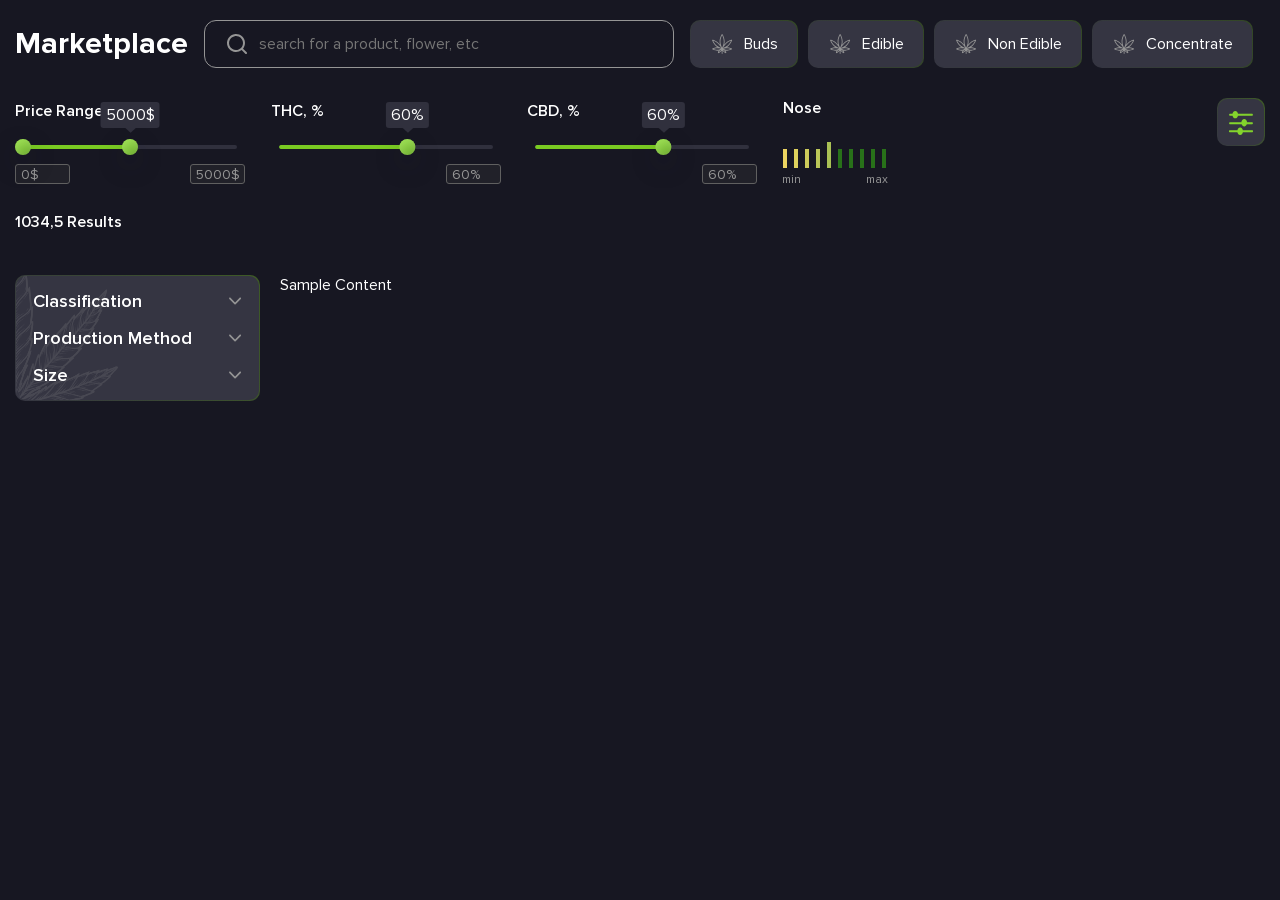
==== commit dafe63ad: "Мелкие правки и настройка github pages" ====
--- a/index.html
+++ b/index.html
@@ -181,9 +181,7 @@
         <div class="results__count">
             1034,5 Results
         </div>
-        <div class="results__filter js-results-filter">
-
-        </div>
+        <div class="results__filter js-results-filter"></div>
     </div>
 
     <div class="content">
@@ -207,7 +205,6 @@
                     </label>
                 </div>
             </div>
-
             <div class="sidebar-filter-block js-sidebar-filter-block">
                 <div class="sidebar-filter-block__title js-sidebar-filter-block-btn">
                     Production Method
@@ -233,7 +230,6 @@
                     </label>
                 </div>
             </div>
-
             <div class="sidebar-filter-block js-sidebar-filter-block">
                 <div class="sidebar-filter-block__title js-sidebar-filter-block-btn">
                     Size
@@ -274,7 +270,7 @@
         </div>
 
         <div class="content-block">
-            Content
+            Sample Content
         </div>
     </div>
 </div>
--- a/style.css
+++ b/style.css
@@ -1 +1 @@
-@keyframes showFade{0%{opacity:0}to{opacity:1}}@keyframes showOverlay{0%{opacity:0}to{opacity:1}}@keyframes showMobileMenu{0%{right:-100%}to{right:0}}@keyframes hideOverlay{0%{opacity:1}to{opacity:0}}@keyframes hideMobileMenu{0%{right:0}to{right:-100%}}@font-face{font-family:"Proxima Nova";src:url(assets/fonts/ProximaNova/ProximaNova-Regular.eot);src:local("Proxima Nova Regular"),local("ProximaNova-Regular"),url(assets/fonts/ProximaNova/ProximaNova-Regular.eot?#iefix)format("embedded-opentype"),url(assets/fonts/ProximaNova/ProximaNova-Regular.woff2)format("woff2"),url(assets/fonts/ProximaNova/ProximaNova-Regular.woff)format("woff"),url(assets/fonts/ProximaNova/ProximaNova-Regular.ttf)format("truetype");font-weight:400;font-style:normal}@font-face{font-family:"Proxima Nova";src:url(assets/fonts/ProximaNova/ProximaNova-Semibold.eot);src:local("Proxima Nova Semibold"),local("ProximaNova-Semibold"),url(assets/fonts/ProximaNova/ProximaNova-Semibold.eot?#iefix)format("embedded-opentype"),url(assets/fonts/ProximaNova/ProximaNova-Semibold.woff2)format("woff2"),url(assets/fonts/ProximaNova/ProximaNova-Semibold.woff)format("woff"),url(assets/fonts/ProximaNova/ProximaNova-Semibold.ttf)format("truetype");font-weight:600;font-style:normal}@font-face{font-family:"Proxima Nova";src:url(assets/fonts/ProximaNova/ProximaNova-Bold.eot);src:local("Proxima Nova Bold"),local("ProximaNova-Bold"),url(assets/fonts/ProximaNova/ProximaNova-Bold.eot?#iefix)format("embedded-opentype"),url(assets/fonts/ProximaNova/ProximaNova-Bold.woff2)format("woff2"),url(assets/fonts/ProximaNova/ProximaNova-Bold.woff)format("woff"),url(assets/fonts/ProximaNova/ProximaNova-Bold.ttf)format("truetype");font-weight:700;font-style:normal}a,article,aside,b,blockquote,button,code,div,footer,form,h1,h2,h3,h4,h5,h6,header,hr,i,iframe,img,input,label,li,main,nav,ol,p,pre,section,span,strong,sup,textarea,ul{margin:0;padding:0;outline:0;font-weight:inherit;font-style:inherit;font-size:inherit;font-family:inherit;color:inherit;line-height:inherit;vertical-align:baseline;box-sizing:border-box}article,aside,footer,header,img,main,nav,section{display:block}body{display:flex;flex-direction:column;min-height:99.9vh;-moz-osx-font-smoothing:grayscale;text-rendering:optimizeLegibility;-webkit-font-smoothing:antialiased;margin:0;font-family:"Proxima Nova",sans-serif;font-weight:400;opacity:0;animation:showFade .3s ease forwards;color:#fff;background:#171722;padding:20px 0}*{box-sizing:border-box}img{max-width:100%}.wrapper{max-width:1490px;padding:0 15px;margin:0 auto}.horizontal-filter{margin-top:30px;display:flex}.horizontal-filter__left{width:calc(100% - 60px);display:flex;align-items:center}.horizontal-filter__right{width:60px;position:relative;display:flex;justify-content:flex-end}.range-block{width:230px;margin-right:26px}.range-block__title{font-size:16px;font-weight:600;margin-bottom:24px}.range-block__inputs{display:flex;justify-content:space-between;margin-top:15px}.range-block__inputs input{border:1px solid #606060;border-radius:3px;background:#212129;width:55px;height:20px;color:#959595;font-size:14px;font-weight:400;padding:0 5px}.range-block .noUi-horizontal{height:4px;transition:all .3s ease}.range-block .noUi-horizontal .noUi-handle{width:16px;height:16px;box-shadow:inset 3px 5px 12px 0 rgba(255,255,255,.2),0 10px 27px 0 rgba(30,29,46,.3);background:linear-gradient(149.7deg,#85d62d 14.424%,#6bab2b 89.985%);border-radius:100%;border:0;right:-8px;top:-6px;cursor:pointer;transition:all .3s ease}.range-block .noUi-horizontal .noUi-handle:after,.range-block .noUi-horizontal .noUi-handle:before{display:none}.range-block .noUi-horizontal .noUi-tooltip{border-radius:3px;background:#30303d;padding:2px 5px;height:26px;display:inline-flex;align-items:center;justify-content:center;line-height:1;color:#fff;font-size:16px;border:0;bottom:calc(120% + 8px)}.range-block .noUi-horizontal .noUi-tooltip:after{content:"";position:absolute;bottom:-5px;left:calc(50% - 6px);background-image:url("data:image/svg+xml,%3Csvg width='12' height='5' viewBox='0 0 12 5' fill='none' xmlns='http://www.w3.org/2000/svg'%3E%3Cpath d='M6.06838 4.80948L0.817261 0L11.3195 6.84265e-07L6.06838 4.80948Z' fill='%2330303D'/%3E%3C/svg%3E%0A");width:12px;height:5px}.range-block .noUi-target{background:#30303d;box-shadow:none;border:0;margin-left:8px;margin-right:8px}.range-block .noUi-connect{border-radius:3px;box-shadow:0 3px 15px 0 rgba(132,213,44,.31);background:#7acb22}.nose-block__title{font-size:16px;font-weight:600;margin-bottom:24px}.nose-block__radio-group{width:108px;display:flex;position:relative;height:26px}.nose-block__radio-group label{position:absolute;top:0;left:0;bottom:0;cursor:pointer}.nose-block__radio-group label:nth-child(1){width:6px;z-index:10}.nose-block__radio-group label:nth-child(2){width:17px;z-index:9}.nose-block__radio-group label:nth-child(3){width:28px;z-index:8}.nose-block__radio-group label:nth-child(4){width:40px;z-index:7}.nose-block__radio-group label:nth-child(5){width:52px;z-index:6}.nose-block__radio-group label:nth-child(6){width:63px;z-index:5}.nose-block__radio-group label:nth-child(7){width:74px;z-index:4}.nose-block__radio-group label:nth-child(8){width:85px;z-index:3}.nose-block__radio-group label:nth-child(9){width:95px;z-index:2}.nose-block__radio-group label:nth-child(10){width:105px;z-index:1}.nose-block__radio-group-input{display:flex;align-items:flex-end;height:26px}.nose-block__radio-group-input input{width:4px;background:#58aa46;height:19px;-webkit-appearance:none;-moz-appearance:none;appearance:none;transition:all .3s ease}.nose-block__radio-group-input input.is-hover,.nose-block__radio-group-input input:checked{height:26px}.nose-block__radio-group-input input:not(:last-child){margin-right:7px}.nose-block__radio-group-input input:nth-child(1){background:#ecd461}.nose-block__radio-group-input input:nth-child(2){background:#ded15d}.nose-block__radio-group-input input:nth-child(3){background:#cdcb5b}.nose-block__radio-group-input input:nth-child(4){background:#bbc658}.nose-block__radio-group-input input:nth-child(5){background:#aac155}.nose-block__radio-group-input input:nth-child(10),.nose-block__radio-group-input input:nth-child(6),.nose-block__radio-group-input input:nth-child(7),.nose-block__radio-group-input input:nth-child(8),.nose-block__radio-group-input input:nth-child(9){background:#287119}.nose-block__tooltip{display:flex;justify-content:space-between;margin-top:4px}.nose-block__tooltip-min{color:#959595;font-size:12px;font-weight:400;margin-left:-1px}.nose-block__tooltip-max{color:#959595;font-size:12px;font-weight:400;padding-right:3px}.filter-btn{background-image:url("data:image/svg+xml,%3Csvg width='26' height='25' viewBox='0 0 26 25' fill='none' xmlns='http://www.w3.org/2000/svg'%3E%3Cpath fill-rule='evenodd' clip-rule='evenodd' d='M10.0189 3.72596H23.8774C24.4297 3.72596 24.8774 4.17368 24.8774 4.72596C24.8774 5.27824 24.4297 5.72596 23.8774 5.72596H9.9797C9.62188 7.25269 8.53341 8.36307 7.24619 8.36307C5.95896 8.36307 4.87049 7.25269 4.51267 5.72596H2.12242C1.57014 5.72596 1.12242 5.27824 1.12242 4.72596C1.12242 4.17368 1.57014 3.72596 2.12242 3.72596H4.47345C4.78418 2.10517 5.90774 0.904663 7.24619 0.904663C8.58463 0.904663 9.70819 2.10517 10.0189 3.72596ZM2.12242 12.2498C1.57014 12.2498 1.12242 12.6975 1.12242 13.2498C1.12242 13.8021 1.57014 14.2498 2.12242 14.2498H13.6464C14.1051 15.5097 15.0893 16.3808 16.2294 16.3808C17.3696 16.3808 18.3538 15.5097 18.8125 14.2498H23.8774C24.4297 14.2498 24.8774 13.8021 24.8774 13.2498C24.8774 12.6975 24.4297 12.2498 23.8774 12.2498H19.0711C18.9175 10.3792 17.7038 8.92243 16.2294 8.92243C14.755 8.92243 13.5414 10.3792 13.3878 12.2498H2.12242ZM0.939087 21.1755C0.939087 20.6232 1.3868 20.1755 1.93909 20.1755H9.39199C9.72692 18.6015 10.8331 17.4463 12.1461 17.4463C13.4591 17.4463 14.5653 18.6015 14.9002 20.1755H24.061C24.6132 20.1755 25.061 20.6232 25.061 21.1755C25.061 21.7278 24.6132 22.1755 24.061 22.1755H14.9002C14.5652 23.7495 13.4591 24.9047 12.1461 24.9047C10.8332 24.9047 9.72699 23.7495 9.39202 22.1755H1.93909C1.3868 22.1755 0.939087 21.7278 0.939087 21.1755Z' fill='%2384D52C'/%3E%3Cpath fill-rule='evenodd' clip-rule='evenodd' d='M10.0189 3.72596H23.8774C24.4297 3.72596 24.8774 4.17368 24.8774 4.72596C24.8774 5.27824 24.4297 5.72596 23.8774 5.72596H9.9797C9.62188 7.25269 8.53341 8.36307 7.24619 8.36307C5.95896 8.36307 4.87049 7.25269 4.51267 5.72596H2.12242C1.57014 5.72596 1.12242 5.27824 1.12242 4.72596C1.12242 4.17368 1.57014 3.72596 2.12242 3.72596H4.47345C4.78418 2.10517 5.90774 0.904663 7.24619 0.904663C8.58463 0.904663 9.70819 2.10517 10.0189 3.72596ZM2.12242 12.2498C1.57014 12.2498 1.12242 12.6975 1.12242 13.2498C1.12242 13.8021 1.57014 14.2498 2.12242 14.2498H13.6464C14.1051 15.5097 15.0893 16.3808 16.2294 16.3808C17.3696 16.3808 18.3538 15.5097 18.8125 14.2498H23.8774C24.4297 14.2498 24.8774 13.8021 24.8774 13.2498C24.8774 12.6975 24.4297 12.2498 23.8774 12.2498H19.0711C18.9175 10.3792 17.7038 8.92243 16.2294 8.92243C14.755 8.92243 13.5414 10.3792 13.3878 12.2498H2.12242ZM0.939087 21.1755C0.939087 20.6232 1.3868 20.1755 1.93909 20.1755H9.39199C9.72692 18.6015 10.8331 17.4463 12.1461 17.4463C13.4591 17.4463 14.5653 18.6015 14.9002 20.1755H24.061C24.6132 20.1755 25.061 20.6232 25.061 21.1755C25.061 21.7278 24.6132 22.1755 24.061 22.1755H14.9002C14.5652 23.7495 13.4591 24.9047 12.1461 24.9047C10.8332 24.9047 9.72699 23.7495 9.39202 22.1755H1.93909C1.3868 22.1755 0.939087 21.7278 0.939087 21.1755Z' fill='url(%23paint0_linear_843_555)' fill-opacity='0.2'/%3E%3Cdefs%3E%3ClinearGradient id='paint0_linear_843_555' x1='25.061' y1='0.904666' x2='1.0677' y2='2.35614' gradientUnits='userSpaceOnUse'%3E%3Cstop stop-color='%236BAB2B'/%3E%3Cstop offset='1' stop-color='%2384D52C' stop-opacity='0'/%3E%3C/linearGradient%3E%3C/defs%3E%3C/svg%3E%0A");background-repeat:no-repeat;background-position:center;background-color:transparent;border:0;width:48px;height:48px;position:relative;cursor:pointer}.filter-btn:before{content:"";position:absolute;top:0;left:0;right:0;bottom:0;z-index:-2;background:#171722;background:linear-gradient(59deg,#353542 0,rgba(132,213,44,.36) 100%);border-radius:10px;transition:all .3s ease}.filter-btn:after{content:"";top:1px;left:1px;right:1px;bottom:1px;z-index:-1;background:#353542;transition:all .3s ease}.filter-btn.is-opened:after,.filter-btn:hover:after,.filter-dropdown{background:#212129}.filter-btn:after,.filter-dropdown{position:absolute;border-radius:10px}.filter-dropdown{top:62px;right:0;padding:20px;white-space:nowrap;box-shadow:0 10px 25px 0 rgba(15,15,23,.63);display:none}.filter-dropdown__title{color:#fff;font-size:18px;font-weight:400;margin-bottom:10px}.filter-dropdown__list{display:flex;flex-direction:column}.filter-dropdown__list-item{display:flex;align-items:center;text-decoration:none;color:#fff;transition:all .3s ease;line-height:1}.filter-dropdown__list-item:not(:last-child){margin-bottom:10px}.filter-dropdown__list-item .icon{margin-right:10px}.filter-dropdown__list-item:hover{opacity:.7}.filter-dropdown.is-opened{display:block}.results{display:flex;margin-top:20px}.results__count{color:#fff;font-size:16px;font-weight:600;padding-right:30px;padding-top:5px;white-space:nowrap}.results__filter{min-height:38px}.content{display:flex;flex-wrap:wrap;margin-top:30px}.content-block{width:calc(100% - 245px);padding-left:20px}.sidebar-filter{width:245px;padding:15px 18px;position:relative}.sidebar-filter:after,.sidebar-filter:before{content:"";position:absolute;border-radius:10px;transition:all .3s ease}.sidebar-filter:before{top:0;left:0;right:0;bottom:0;z-index:-2;background:#171722;background:linear-gradient(59deg,#353542 0,rgba(132,213,44,.36) 100%)}.sidebar-filter:after{top:1px;left:1px;right:1px;bottom:1px;z-index:-1;background-color:#353542;background-image:url(/assets/images/leaf.svg);background-repeat:no-repeat;background-position:left}.sidebar-filter-block:not(:last-child){margin-bottom:15px}.sidebar-filter-block__title{color:#fff;font-size:18px;font-weight:600;position:relative;padding-right:40px;cursor:pointer}.sidebar-filter-block__title:after{content:"";background-image:url("data:image/svg+xml,%3Csvg width='13' height='8' viewBox='0 0 13 8' fill='none' xmlns='http://www.w3.org/2000/svg'%3E%3Cpath d='M6.9375 0.500001C7.04807 0.499877 7.15757 0.522104 7.25971 0.565404C7.36185 0.608704 7.45463 0.672225 7.5327 0.752316L12.7002 6.0395C12.854 6.20184 12.9392 6.41953 12.9375 6.64558C12.9357 6.87163 12.8472 7.08792 12.6909 7.24777C12.5347 7.40761 12.3232 7.4982 12.1023 7.49997C11.8813 7.50175 11.6685 7.41458 11.5098 7.25726L6.9375 2.57896L2.36518 7.25726C2.20649 7.41458 1.99369 7.50175 1.77272 7.49997C1.55175 7.49819 1.34032 7.40761 1.18407 7.24776C1.02782 7.08792 0.939264 6.87163 0.937527 6.64558C0.935789 6.41953 1.021 6.20184 1.17478 6.0395L6.3423 0.752316C6.42038 0.672225 6.51315 0.608704 6.61529 0.565404C6.71744 0.522104 6.82693 0.499877 6.9375 0.500001Z' fill='%23959595'/%3E%3C/svg%3E%0A");width:13px;height:8px;position:absolute;top:7px;right:0;transform:rotate(180deg);transition:all .3s ease}.sidebar-filter-block__title.is-opened:after{transform:rotate(0)}.sidebar-filter-block__list{flex-direction:column;display:none;padding-top:16px;padding-bottom:5px}.sidebar-filter-block__list label{color:#959595;font-size:16px;font-weight:400;cursor:pointer;display:flex;width:100%;align-items:center;line-height:1;margin-bottom:14px;position:relative;z-index:2}.sidebar-filter-block__list label input[type=checkbox]{-webkit-appearance:none;-moz-appearance:none;appearance:none;min-width:15px;width:15px;height:15px;border:1px solid rgba(255,255,255,.5);border-radius:2px;margin-right:6px;transition:all .3s ease;position:relative}.sidebar-filter-block__list label input[type=checkbox]:after{content:"";background-image:url("data:image/svg+xml,%3Csvg width='15' height='15' viewBox='0 0 15 15' fill='none' xmlns='http://www.w3.org/2000/svg'%3E%3Cg clip-path='url(%23clip0_2503_727)'%3E%3Cg filter='url(%23filter0_di_2503_727)'%3E%3Crect width='15' height='15' rx='2' fill='%2384D52C'/%3E%3Crect width='15' height='15' rx='2' fill='url(%23paint0_linear_2503_727)' fill-opacity='0.2'/%3E%3C/g%3E%3Cpath d='M6.15477 10.9503C5.99742 10.9502 5.84164 10.919 5.69642 10.8584C5.55119 10.7978 5.41939 10.7091 5.30859 10.5974L3.04447 8.33326C2.93094 8.22269 2.84051 8.09067 2.77843 7.94486C2.71635 7.79905 2.68385 7.64235 2.68283 7.48388C2.6818 7.32541 2.71227 7.16831 2.77246 7.02171C2.83265 6.87511 2.92137 6.74192 3.03346 6.62989C3.14555 6.51786 3.27878 6.42921 3.42541 6.3691C3.57204 6.30898 3.72916 6.2786 3.88763 6.2797C4.0461 6.28081 4.20278 6.31339 4.34856 6.37555C4.49433 6.43771 4.62631 6.52821 4.73683 6.64179L6.15477 8.06062L9.97359 4.24179C10.198 4.01737 10.5024 3.8913 10.8198 3.8913C11.1371 3.8913 11.4415 4.01737 11.6659 4.24179C11.8904 4.46621 12.0164 4.77059 12.0164 5.08797C12.0164 5.40535 11.8904 5.70973 11.6659 5.93415L6.99741 10.5991C6.77398 10.823 6.47102 10.9492 6.15477 10.9503Z' fill='white'/%3E%3C/g%3E%3Cdefs%3E%3Cfilter id='filter0_di_2503_727' x='-27' y='-17' width='69' height='69' filterUnits='userSpaceOnUse' color-interpolation-filters='sRGB'%3E%3CfeFlood flood-opacity='0' result='BackgroundImageFix'/%3E%3CfeColorMatrix in='SourceAlpha' type='matrix' values='0 0 0 0 0 0 0 0 0 0 0 0 0 0 0 0 0 0 127 0' result='hardAlpha'/%3E%3CfeOffset dy='10'/%3E%3CfeGaussianBlur stdDeviation='13.5'/%3E%3CfeComposite in2='hardAlpha' operator='out'/%3E%3CfeColorMatrix type='matrix' values='0 0 0 0 0.116947 0 0 0 0 0.114219 0 0 0 0 0.179167 0 0 0 0.3 0'/%3E%3CfeBlend mode='normal' in2='BackgroundImageFix' result='effect1_dropShadow_2503_727'/%3E%3CfeBlend mode='normal' in='SourceGraphic' in2='effect1_dropShadow_2503_727' result='shape'/%3E%3CfeColorMatrix in='SourceAlpha' type='matrix' values='0 0 0 0 0 0 0 0 0 0 0 0 0 0 0 0 0 0 127 0' result='hardAlpha'/%3E%3CfeOffset dx='3' dy='5'/%3E%3CfeGaussianBlur stdDeviation='6'/%3E%3CfeComposite in2='hardAlpha' operator='arithmetic' k2='-1' k3='1'/%3E%3CfeColorMatrix type='matrix' values='0 0 0 0 1 0 0 0 0 1 0 0 0 0 1 0 0 0 0.36 0'/%3E%3CfeBlend mode='normal' in2='shape' result='effect2_innerShadow_2503_727'/%3E%3C/filter%3E%3ClinearGradient id='paint0_linear_2503_727' x1='15' y1='1.85678e-06' x2='0.0794279' y2='0.898066' gradientUnits='userSpaceOnUse'%3E%3Cstop stop-color='%236BAB2B'/%3E%3Cstop offset='1' stop-color='%2384D52C' stop-opacity='0'/%3E%3C/linearGradient%3E%3CclipPath id='clip0_2503_727'%3E%3Crect width='15' height='15' fill='white'/%3E%3C/clipPath%3E%3C/defs%3E%3C/svg%3E%0A");position:absolute;top:-1px;left:-1px;right:0;bottom:0;width:15px;height:15px;transition:all .3s ease;opacity:0}.sidebar-filter-block__list label input[type=checkbox]:checked:after{opacity:1}.sidebar-filter-block__list label.is-checked{color:#fff;font-weight:600}.result-sidebar-item{border-radius:20px;box-shadow:inset -5px -5px 16px 0 rgba(138,138,138,.09);background:#297019;height:28px;padding:5px 10px;display:inline-flex;align-items:center;margin-right:10px;margin-bottom:10px}.result-sidebar-item__remove{background-image:url("data:image/svg+xml,%3Csvg width='16' height='16' viewBox='0 0 16 16' fill='none' xmlns='http://www.w3.org/2000/svg'%3E%3Cpath d='M8.075 14.7095C11.8443 14.7095 14.9 11.6538 14.9 7.88448C14.9 4.11514 11.8443 1.05948 8.075 1.05948C4.30566 1.05948 1.25 4.11514 1.25 7.88448C1.25 11.6538 4.30566 14.7095 8.075 14.7095Z' fill='%2358AA46' fill-opacity='0.9'/%3E%3Cpath d='M10.25 5.55948L8 7.80948M8 7.80948L5.75 10.0595M8 7.80948L5.75 5.55948M8 7.80948L10.25 10.0595M14.9 7.88448C14.9 11.6538 11.8443 14.7095 8.075 14.7095C4.30566 14.7095 1.25 11.6538 1.25 7.88448C1.25 4.11514 4.30566 1.05948 8.075 1.05948C11.8443 1.05948 14.9 4.11514 14.9 7.88448Z' stroke='white' stroke-linecap='round'/%3E%3C/svg%3E%0A");background-color:transparent;border:0;cursor:pointer;width:16px;height:16px;display:inline-flex;margin-left:4px;transition:all .3s ease}.result-sidebar-item__remove:hover{transform:scale(1.04)}.icon{display:inline-flex;align-items:center;background-repeat:no-repeat;background-position:center;background-size:contain}.icon--grass{background-image:url("data:image/svg+xml,%3Csvg width='24' height='24' viewBox='0 0 24 24' fill='none' xmlns='http://www.w3.org/2000/svg'%3E%3Cpath d='M21.9178 16.6414C21.8299 16.5881 19.7356 15.33 17.1176 15.33C16.848 15.33 16.5805 15.3407 16.3159 15.3569C16.9303 15.0232 17.5492 14.6367 18.1219 14.1892C20.8871 12.0289 22.0492 8.51921 22.0972 8.37099C22.1415 8.2338 22.1122 8.08312 22.0191 7.97278C21.9255 7.86326 21.7839 7.81237 21.6394 7.82988C21.5198 7.84778 18.6845 8.29364 16.0893 10.6539C15.388 11.2919 14.7531 12.0004 14.1952 12.6964C14.4426 11.7307 14.6176 10.6475 14.6176 9.49313C14.6176 5.50022 12.5538 2.31018 12.4659 2.17662C12.3121 1.9421 11.9231 1.9421 11.7693 2.17662C11.6814 2.31018 9.61761 5.50022 9.61761 9.49313C9.61761 10.6475 9.79261 11.7307 10.04 12.6964C9.4821 12.0004 8.84722 11.2919 8.14586 10.6539C5.55063 8.29364 2.71537 7.84782 2.59576 7.82992C2.45377 7.81241 2.31014 7.8633 2.21611 7.97282C2.12295 8.08316 2.09365 8.2338 2.13799 8.37103C2.186 8.51921 3.3481 12.0289 6.1134 14.1892C6.68606 14.6367 7.305 15.0232 7.91933 15.3569C7.65477 15.3407 7.38723 15.33 7.11766 15.33C4.49966 15.33 2.40537 16.5881 2.31748 16.6414C2.19295 16.7176 2.11729 16.8532 2.11768 16.9989C2.11807 17.1451 2.19498 17.2803 2.3199 17.3552C2.40897 17.4085 4.53177 18.6654 7.11762 18.6654C7.69441 18.6654 8.26285 18.5825 8.80289 18.4566C7.91898 19.4983 7.94859 20.7079 7.95136 20.7679C7.95707 20.8962 8.02137 21.0151 8.12594 21.0896C8.19715 21.1404 8.28179 21.1669 8.36765 21.1669C8.40754 21.1669 8.44742 21.1612 8.48648 21.1498C8.54914 21.1311 10.04 20.6763 11.1826 19.3551C11.3874 19.1182 11.5526 18.8835 11.701 18.6531V21.5838C11.701 21.8143 11.8874 22.0007 12.1177 22.0007C12.348 22.0007 12.5344 21.8143 12.5344 21.5838V18.6531C12.6828 18.8836 12.8479 19.1183 13.0528 19.3551C14.1953 20.6763 15.6862 21.1311 15.7489 21.1498C15.7879 21.1612 15.8278 21.1669 15.8677 21.1669C15.9536 21.1669 16.0382 21.1404 16.1094 21.0896C16.214 21.0151 16.2783 20.8962 16.284 20.7679C16.2867 20.7079 16.3167 19.4951 15.4294 18.4527C15.9723 18.5808 16.5425 18.6654 17.1177 18.6654C19.7357 18.6654 21.83 17.4073 21.9179 17.354C22.042 17.2782 22.1177 17.1431 22.1177 16.9977C22.1177 16.8524 22.0419 16.7172 21.9178 16.6414ZM16.65 11.2711C18.2866 9.78217 20.0566 9.10914 21.0254 8.83026C20.5506 9.93851 19.454 12.0907 17.6091 13.532C16.0812 14.7258 14.1464 15.4925 12.9994 15.878C13.6801 14.7502 14.9936 12.778 16.65 11.2711ZM6.6261 13.532C4.78528 12.094 3.68666 9.94016 3.21056 8.83069C4.17939 9.10957 5.94899 9.7826 7.58516 11.2712C9.2396 12.776 10.5539 14.7495 11.2355 15.8777C10.0884 15.4921 8.15398 14.7254 6.6261 13.532ZM7.11762 17.8315C5.61208 17.8315 4.249 17.3466 3.45959 16.9953C4.24122 16.6451 5.59216 16.1638 7.11762 16.1638C8.62843 16.1638 10.1328 16.4745 11.0601 16.7119C10.1588 17.1822 8.63863 17.8315 7.11762 17.8315ZM10.5527 18.8095C10.0001 19.4479 9.34093 19.8555 8.86933 20.09C8.98367 19.6429 9.25019 19.0453 9.86745 18.5819C10.4933 18.1125 11.0003 17.7623 11.386 17.5095C11.2123 17.8938 10.9486 18.3515 10.5527 18.8095ZM12.1908 15.6023C12.1663 15.6438 12.1402 15.6873 12.1176 15.7262C12.095 15.6874 12.0689 15.6438 12.0444 15.6023C11.4542 14.4651 10.4509 12.1482 10.4509 9.49313C10.4509 6.73144 11.541 4.32192 12.1176 3.24012C12.6942 4.32192 13.7843 6.73144 13.7843 9.49313C13.7843 12.1482 12.781 14.4651 12.1908 15.6023ZM13.6826 18.8095C13.2895 18.3551 13.0262 17.8971 12.8521 17.5115C13.2378 17.764 13.7436 18.1137 14.3678 18.5819C14.9883 19.0477 15.2544 19.6454 15.3679 20.0928C14.8975 19.8596 14.2392 19.4528 13.6826 18.8095ZM17.1176 17.8315C15.6165 17.8315 14.089 17.1809 13.1804 16.7098C14.1073 16.4733 15.6072 16.1638 17.1176 16.1638C18.6406 16.1638 19.9968 16.6475 20.7797 16.9981C19.9984 17.3487 18.6455 17.8315 17.1176 17.8315Z' fill='%23959595'/%3E%3C/svg%3E%0A");min-width:24px;width:24px;height:24px}.icon--date-new,.icon--price-high,.icon--price-low{background-image:url("data:image/svg+xml,%3Csvg width='24' height='24' viewBox='0 0 24 24' fill='none' xmlns='http://www.w3.org/2000/svg'%3E%3Cpath d='M5.25 0.5C5.3163 0.5 5.37989 0.526339 5.42678 0.573223C5.47366 0.620108 5.5 0.683696 5.5 0.75V1.5V2H6H18H18.5V1.5V0.75C18.5 0.683696 18.5263 0.620107 18.5732 0.573223C18.6201 0.52634 18.6837 0.5 18.75 0.5C18.8163 0.5 18.8799 0.52634 18.9268 0.573223C18.9737 0.620107 19 0.683696 19 0.75V1.5V2H19.5H21C21.663 2 22.2989 2.26339 22.7678 2.73223C23.2366 3.20107 23.5 3.83696 23.5 4.5V21C23.5 21.663 23.2366 22.2989 22.7678 22.7678C22.2989 23.2366 21.663 23.5 21 23.5H3C2.33696 23.5 1.70107 23.2366 1.23223 22.7678C0.763392 22.2989 0.5 21.663 0.5 21V4.5C0.5 3.83696 0.763392 3.20107 1.23223 2.73223C1.70107 2.26339 2.33696 2 3 2H4.5H5V1.5V0.75C5 0.683696 5.02634 0.620108 5.07322 0.573224C5.12011 0.526339 5.1837 0.5 5.25 0.5ZM3 2.5C2.46957 2.5 1.96086 2.71071 1.58579 3.08579C1.21071 3.46086 1 3.96957 1 4.5V21C1 21.5304 1.21071 22.0391 1.58579 22.4142C1.96086 22.7893 2.46957 23 3 23H21C21.5304 23 22.0391 22.7893 22.4142 22.4142C22.7893 22.0391 23 21.5304 23 21V4.5C23 3.96957 22.7893 3.46086 22.4142 3.08579C22.0391 2.71071 21.5304 2.5 21 2.5H3Z' stroke='%2384D52C'/%3E%3Cpath d='M5.25 0.5C5.3163 0.5 5.37989 0.526339 5.42678 0.573223C5.47366 0.620108 5.5 0.683696 5.5 0.75V1.5V2H6H18H18.5V1.5V0.75C18.5 0.683696 18.5263 0.620107 18.5732 0.573223C18.6201 0.52634 18.6837 0.5 18.75 0.5C18.8163 0.5 18.8799 0.52634 18.9268 0.573223C18.9737 0.620107 19 0.683696 19 0.75V1.5V2H19.5H21C21.663 2 22.2989 2.26339 22.7678 2.73223C23.2366 3.20107 23.5 3.83696 23.5 4.5V21C23.5 21.663 23.2366 22.2989 22.7678 22.7678C22.2989 23.2366 21.663 23.5 21 23.5H3C2.33696 23.5 1.70107 23.2366 1.23223 22.7678C0.763392 22.2989 0.5 21.663 0.5 21V4.5C0.5 3.83696 0.763392 3.20107 1.23223 2.73223C1.70107 2.26339 2.33696 2 3 2H4.5H5V1.5V0.75C5 0.683696 5.02634 0.620108 5.07322 0.573224C5.12011 0.526339 5.1837 0.5 5.25 0.5ZM3 2.5C2.46957 2.5 1.96086 2.71071 1.58579 3.08579C1.21071 3.46086 1 3.96957 1 4.5V21C1 21.5304 1.21071 22.0391 1.58579 22.4142C1.96086 22.7893 2.46957 23 3 23H21C21.5304 23 22.0391 22.7893 22.4142 22.4142C22.7893 22.0391 23 21.5304 23 21V4.5C23 3.96957 22.7893 3.46086 22.4142 3.08579C22.0391 2.71071 21.5304 2.5 21 2.5H3Z' stroke='url(%23paint0_linear_843_687)' stroke-opacity='0.2'/%3E%3Cpath d='M3.75 6C3.75 5.80109 3.82902 5.61032 3.96967 5.46967C4.11032 5.32902 4.30109 5.25 4.5 5.25H19.5C19.6989 5.25 19.8897 5.32902 20.0303 5.46967C20.171 5.61032 20.25 5.80109 20.25 6V7.5C20.25 7.69891 20.171 7.88968 20.0303 8.03033C19.8897 8.17098 19.6989 8.25 19.5 8.25H4.5C4.30109 8.25 4.11032 8.17098 3.96967 8.03033C3.82902 7.88968 3.75 7.69891 3.75 7.5V6ZM16.5 11.25C16.5 11.0511 16.579 10.8603 16.7197 10.7197C16.8603 10.579 17.0511 10.5 17.25 10.5H18.75C18.9489 10.5 19.1397 10.579 19.2803 10.7197C19.421 10.8603 19.5 11.0511 19.5 11.25V12.75C19.5 12.9489 19.421 13.1397 19.2803 13.2803C19.1397 13.421 18.9489 13.5 18.75 13.5H17.25C17.0511 13.5 16.8603 13.421 16.7197 13.2803C16.579 13.1397 16.5 12.9489 16.5 12.75V11.25ZM12 11.25C12 11.0511 12.079 10.8603 12.2197 10.7197C12.3603 10.579 12.5511 10.5 12.75 10.5H14.25C14.4489 10.5 14.6397 10.579 14.7803 10.7197C14.921 10.8603 15 11.0511 15 11.25V12.75C15 12.9489 14.921 13.1397 14.7803 13.2803C14.6397 13.421 14.4489 13.5 14.25 13.5H12.75C12.5511 13.5 12.3603 13.421 12.2197 13.2803C12.079 13.1397 12 12.9489 12 12.75V11.25ZM4.5 15.75C4.5 15.5511 4.57902 15.3603 4.71967 15.2197C4.86032 15.079 5.05109 15 5.25 15H6.75C6.94891 15 7.13968 15.079 7.28033 15.2197C7.42098 15.3603 7.5 15.5511 7.5 15.75V17.25C7.5 17.4489 7.42098 17.6397 7.28033 17.7803C7.13968 17.921 6.94891 18 6.75 18H5.25C5.05109 18 4.86032 17.921 4.71967 17.7803C4.57902 17.6397 4.5 17.4489 4.5 17.25V15.75ZM9 15.75C9 15.5511 9.07902 15.3603 9.21967 15.2197C9.36032 15.079 9.55109 15 9.75 15H11.25C11.4489 15 11.6397 15.079 11.7803 15.2197C11.921 15.3603 12 15.5511 12 15.75V17.25C12 17.4489 11.921 17.6397 11.7803 17.7803C11.6397 17.921 11.4489 18 11.25 18H9.75C9.55109 18 9.36032 17.921 9.21967 17.7803C9.07902 17.6397 9 17.4489 9 17.25V15.75Z' fill='%2384D52C'/%3E%3Cpath d='M3.75 6C3.75 5.80109 3.82902 5.61032 3.96967 5.46967C4.11032 5.32902 4.30109 5.25 4.5 5.25H19.5C19.6989 5.25 19.8897 5.32902 20.0303 5.46967C20.171 5.61032 20.25 5.80109 20.25 6V7.5C20.25 7.69891 20.171 7.88968 20.0303 8.03033C19.8897 8.17098 19.6989 8.25 19.5 8.25H4.5C4.30109 8.25 4.11032 8.17098 3.96967 8.03033C3.82902 7.88968 3.75 7.69891 3.75 7.5V6ZM16.5 11.25C16.5 11.0511 16.579 10.8603 16.7197 10.7197C16.8603 10.579 17.0511 10.5 17.25 10.5H18.75C18.9489 10.5 19.1397 10.579 19.2803 10.7197C19.421 10.8603 19.5 11.0511 19.5 11.25V12.75C19.5 12.9489 19.421 13.1397 19.2803 13.2803C19.1397 13.421 18.9489 13.5 18.75 13.5H17.25C17.0511 13.5 16.8603 13.421 16.7197 13.2803C16.579 13.1397 16.5 12.9489 16.5 12.75V11.25ZM12 11.25C12 11.0511 12.079 10.8603 12.2197 10.7197C12.3603 10.579 12.5511 10.5 12.75 10.5H14.25C14.4489 10.5 14.6397 10.579 14.7803 10.7197C14.921 10.8603 15 11.0511 15 11.25V12.75C15 12.9489 14.921 13.1397 14.7803 13.2803C14.6397 13.421 14.4489 13.5 14.25 13.5H12.75C12.5511 13.5 12.3603 13.421 12.2197 13.2803C12.079 13.1397 12 12.9489 12 12.75V11.25ZM4.5 15.75C4.5 15.5511 4.57902 15.3603 4.71967 15.2197C4.86032 15.079 5.05109 15 5.25 15H6.75C6.94891 15 7.13968 15.079 7.28033 15.2197C7.42098 15.3603 7.5 15.5511 7.5 15.75V17.25C7.5 17.4489 7.42098 17.6397 7.28033 17.7803C7.13968 17.921 6.94891 18 6.75 18H5.25C5.05109 18 4.86032 17.921 4.71967 17.7803C4.57902 17.6397 4.5 17.4489 4.5 17.25V15.75ZM9 15.75C9 15.5511 9.07902 15.3603 9.21967 15.2197C9.36032 15.079 9.55109 15 9.75 15H11.25C11.4489 15 11.6397 15.079 11.7803 15.2197C11.921 15.3603 12 15.5511 12 15.75V17.25C12 17.4489 11.921 17.6397 11.7803 17.7803C11.6397 17.921 11.4489 18 11.25 18H9.75C9.55109 18 9.36032 17.921 9.21967 17.7803C9.07902 17.6397 9 17.4489 9 17.25V15.75Z' fill='url(%23paint1_linear_843_687)' fill-opacity='0.2'/%3E%3Cdefs%3E%3ClinearGradient id='paint0_linear_843_687' x1='24' y1='2.97084e-06' x2='0.127085' y2='1.43691' gradientUnits='userSpaceOnUse'%3E%3Cstop stop-color='%236BAB2B'/%3E%3Cstop offset='1' stop-color='%2384D52C' stop-opacity='0'/%3E%3C/linearGradient%3E%3ClinearGradient id='paint1_linear_843_687' x1='20.25' y1='5.25' x2='3.87725' y2='6.52532' gradientUnits='userSpaceOnUse'%3E%3Cstop stop-color='%236BAB2B'/%3E%3Cstop offset='1' stop-color='%2384D52C' stop-opacity='0'/%3E%3C/linearGradient%3E%3C/defs%3E%3C/svg%3E%0A");min-width:24px;width:24px;height:24px}.icon--price-high,.icon--price-low{background-image:url("data:image/svg+xml,%3Csvg width='24' height='24' viewBox='0 0 24 24' fill='none' xmlns='http://www.w3.org/2000/svg'%3E%3Cpath d='M11 20V7.825L5.4 13.425L4 12L12 4L20 12L18.6 13.425L13 7.825V20H11Z' fill='%2384D52C'/%3E%3Cpath d='M11 20V7.825L5.4 13.425L4 12L12 4L20 12L18.6 13.425L13 7.825V20H11Z' fill='url(%23paint0_linear_1_714)' fill-opacity='0.2'/%3E%3Cdefs%3E%3ClinearGradient id='paint0_linear_1_714' x1='20' y1='4' x2='4.08472' y2='4.95794' gradientUnits='userSpaceOnUse'%3E%3Cstop stop-color='%236BAB2B'/%3E%3Cstop offset='1' stop-color='%2384D52C' stop-opacity='0'/%3E%3C/linearGradient%3E%3C/defs%3E%3C/svg%3E%0A")}.icon--price-low{background-image:url("data:image/svg+xml,%3Csvg width='24' height='24' viewBox='0 0 24 24' fill='none' xmlns='http://www.w3.org/2000/svg'%3E%3Cpath d='M13 4L13 16.175L18.6 10.575L20 12L12 20L4 12L5.4 10.575L11 16.175L11 4L13 4Z' fill='%2384D52C'/%3E%3Cpath d='M13 4L13 16.175L18.6 10.575L20 12L12 20L4 12L5.4 10.575L11 16.175L11 4L13 4Z' fill='url(%23paint0_linear_1_717)' fill-opacity='0.2'/%3E%3Cdefs%3E%3ClinearGradient id='paint0_linear_1_717' x1='4' y1='20' x2='19.9153' y2='19.0421' gradientUnits='userSpaceOnUse'%3E%3Cstop stop-color='%236BAB2B'/%3E%3Cstop offset='1' stop-color='%2384D52C' stop-opacity='0'/%3E%3C/linearGradient%3E%3C/defs%3E%3C/svg%3E%0A")}.icon--cbd-high,.icon--cbd-low,.icon--thc-high,.icon--thc-low{background-image:url("data:image/svg+xml,%3Csvg width='26' height='17' viewBox='0 0 26 17' fill='none' xmlns='http://www.w3.org/2000/svg'%3E%3Cg clip-path='url(%23clip0_2501_706)'%3E%3Cpath d='M4.26689 8.19659H2.00465V2.26071H0V0.132983H6.26034V2.26071H4.26689V8.19659Z' fill='%2384D52C'/%3E%3Cpath d='M4.26689 8.19659H2.00465V2.26071H0V0.132983H6.26034V2.26071H4.26689V8.19659Z' fill='url(%23paint0_linear_2501_706)' fill-opacity='0.2'/%3E%3Cpath d='M14.2647 8.19659H12.0025V5.1138H9.32585V8.19659H7.06362V0.132983H9.32585V2.98607H12.0025V0.132983H14.2647V8.19659Z' fill='%2384D52C'/%3E%3Cpath d='M14.2647 8.19659H12.0025V5.1138H9.32585V8.19659H7.06362V0.132983H9.32585V2.98607H12.0025V0.132983H14.2647V8.19659Z' fill='url(%23paint1_linear_2501_706)' fill-opacity='0.2'/%3E%3Cpath d='M19.1809 8.34166C18.0012 8.34166 17.0194 7.9548 16.2355 7.18108C15.459 6.3993 15.0708 5.39588 15.0708 4.17083C15.0708 2.93771 15.459 1.9343 16.2355 1.16058C17.012 0.38686 17.9938 0 19.1809 0C20.0768 0 20.7973 0.225668 21.3423 0.677004C21.8948 1.12834 22.3054 1.68445 22.5742 2.34534L20.6256 3.32457C20.5285 3.00219 20.3456 2.72817 20.0768 2.5025C19.808 2.26877 19.5094 2.15191 19.1809 2.15191C18.6433 2.15191 18.2065 2.34534 17.8706 2.7322C17.5346 3.11905 17.3666 3.5986 17.3666 4.17083C17.3666 4.74306 17.5346 5.2226 17.8706 5.60946C18.2065 5.99632 18.6433 6.18975 19.1809 6.18975C19.5094 6.18975 19.808 6.07692 20.0768 5.85125C20.3456 5.61752 20.5285 5.33947 20.6256 5.01708L22.5742 5.98423C22.4548 6.28244 22.3054 6.56049 22.1263 6.8184C21.9471 7.06824 21.7231 7.31406 21.4543 7.55585C21.1855 7.79764 20.8533 7.99107 20.4576 8.13614C20.0693 8.27315 19.6438 8.34166 19.1809 8.34166Z' fill='%2384D52C'/%3E%3Cpath d='M19.1809 8.34166C18.0012 8.34166 17.0194 7.9548 16.2355 7.18108C15.459 6.3993 15.0708 5.39588 15.0708 4.17083C15.0708 2.93771 15.459 1.9343 16.2355 1.16058C17.012 0.38686 17.9938 0 19.1809 0C20.0768 0 20.7973 0.225668 21.3423 0.677004C21.8948 1.12834 22.3054 1.68445 22.5742 2.34534L20.6256 3.32457C20.5285 3.00219 20.3456 2.72817 20.0768 2.5025C19.808 2.26877 19.5094 2.15191 19.1809 2.15191C18.6433 2.15191 18.2065 2.34534 17.8706 2.7322C17.5346 3.11905 17.3666 3.5986 17.3666 4.17083C17.3666 4.74306 17.5346 5.2226 17.8706 5.60946C18.2065 5.99632 18.6433 6.18975 19.1809 6.18975C19.5094 6.18975 19.808 6.07692 20.0768 5.85125C20.3456 5.61752 20.5285 5.33947 20.6256 5.01708L22.5742 5.98423C22.4548 6.28244 22.3054 6.56049 22.1263 6.8184C21.9471 7.06824 21.7231 7.31406 21.4543 7.55585C21.1855 7.79764 20.8533 7.99107 20.4576 8.13614C20.0693 8.27315 19.6438 8.34166 19.1809 8.34166Z' fill='url(%23paint2_linear_2501_706)' fill-opacity='0.2'/%3E%3Cg filter='url(%23filter0_di_2501_706)'%3E%3Cpath d='M16.9961 13.866L19.7513 11.3464L21.1971 12.1439L24.5551 8.01584M22.3725 7.92628L24.8764 8.02903M24.7877 10.112L24.3998 7.58908' stroke='%237ACB22' stroke-width='1.06906' shape-rendering='crispEdges'/%3E%3C/g%3E%3C/g%3E%3Cdefs%3E%3Cfilter id='filter0_di_2501_706' x='-8.36462' y='-7.6078' width='58.6806' height='56.8683' filterUnits='userSpaceOnUse' color-interpolation-filters='sRGB'%3E%3CfeFlood flood-opacity='0' result='BackgroundImageFix'/%3E%3CfeColorMatrix in='SourceAlpha' type='matrix' values='0 0 0 0 0 0 0 0 0 0 0 0 0 0 0 0 0 0 127 0' result='hardAlpha'/%3E%3CfeOffset dy='10'/%3E%3CfeGaussianBlur stdDeviation='12.5'/%3E%3CfeComposite in2='hardAlpha' operator='out'/%3E%3CfeColorMatrix type='matrix' values='0 0 0 0 0.0588235 0 0 0 0 0.0588235 0 0 0 0 0.0901961 0 0 0 0.35 0'/%3E%3CfeBlend mode='normal' in2='BackgroundImageFix' result='effect1_dropShadow_2501_706'/%3E%3CfeBlend mode='normal' in='SourceGraphic' in2='effect1_dropShadow_2501_706' result='shape'/%3E%3CfeColorMatrix in='SourceAlpha' type='matrix' values='0 0 0 0 0 0 0 0 0 0 0 0 0 0 0 0 0 0 127 0' result='hardAlpha'/%3E%3CfeOffset dx='5' dy='10'/%3E%3CfeGaussianBlur stdDeviation='7.5'/%3E%3CfeComposite in2='hardAlpha' operator='arithmetic' k2='-1' k3='1'/%3E%3CfeColorMatrix type='matrix' values='0 0 0 0 1 0 0 0 0 1 0 0 0 0 1 0 0 0 0.5 0'/%3E%3CfeBlend mode='normal' in2='shape' result='effect2_innerShadow_2501_706'/%3E%3C/filter%3E%3ClinearGradient id='paint0_linear_2501_706' x1='22.5742' y1='1.03257e-06' x2='0.620651' y2='3.57592' gradientUnits='userSpaceOnUse'%3E%3Cstop stop-color='%236BAB2B'/%3E%3Cstop offset='1' stop-color='%2384D52C' stop-opacity='0'/%3E%3C/linearGradient%3E%3ClinearGradient id='paint1_linear_2501_706' x1='22.5742' y1='1.03257e-06' x2='0.620651' y2='3.57592' gradientUnits='userSpaceOnUse'%3E%3Cstop stop-color='%236BAB2B'/%3E%3Cstop offset='1' stop-color='%2384D52C' stop-opacity='0'/%3E%3C/linearGradient%3E%3ClinearGradient id='paint2_linear_2501_706' x1='22.5742' y1='1.03257e-06' x2='0.620651' y2='3.57592' gradientUnits='userSpaceOnUse'%3E%3Cstop stop-color='%236BAB2B'/%3E%3Cstop offset='1' stop-color='%2384D52C' stop-opacity='0'/%3E%3C/linearGradient%3E%3CclipPath id='clip0_2501_706'%3E%3Crect width='25.7642' height='16.2855' fill='white'/%3E%3C/clipPath%3E%3C/defs%3E%3C/svg%3E%0A");background-position:100% 7px;min-width:24px;width:24px;height:24px}.icon--cbd-high,.icon--cbd-low,.icon--thc-low{background-image:url("data:image/svg+xml,%3Csvg width='28' height='16' viewBox='0 0 28 16' fill='none' xmlns='http://www.w3.org/2000/svg'%3E%3Cg clip-path='url(%23clip0_2501_711)'%3E%3Cpath d='M4.26689 8.19659H2.00465V2.26071H0V0.132983H6.26034V2.26071H4.26689V8.19659Z' fill='%2384D52C'/%3E%3Cpath d='M4.26689 8.19659H2.00465V2.26071H0V0.132983H6.26034V2.26071H4.26689V8.19659Z' fill='url(%23paint0_linear_2501_711)' fill-opacity='0.2'/%3E%3Cpath d='M14.2647 8.19659H12.0025V5.1138H9.32585V8.19659H7.06362V0.132983H9.32585V2.98607H12.0025V0.132983H14.2647V8.19659Z' fill='%2384D52C'/%3E%3Cpath d='M14.2647 8.19659H12.0025V5.1138H9.32585V8.19659H7.06362V0.132983H9.32585V2.98607H12.0025V0.132983H14.2647V8.19659Z' fill='url(%23paint1_linear_2501_711)' fill-opacity='0.2'/%3E%3Cpath d='M19.1809 8.34166C18.0012 8.34166 17.0194 7.9548 16.2355 7.18108C15.459 6.3993 15.0708 5.39588 15.0708 4.17083C15.0708 2.93771 15.459 1.9343 16.2355 1.16058C17.012 0.38686 17.9938 0 19.1809 0C20.0768 0 20.7973 0.225668 21.3423 0.677004C21.8948 1.12834 22.3054 1.68445 22.5742 2.34534L20.6256 3.32457C20.5285 3.00219 20.3456 2.72817 20.0768 2.5025C19.808 2.26877 19.5094 2.15191 19.1809 2.15191C18.6433 2.15191 18.2065 2.34534 17.8706 2.7322C17.5346 3.11905 17.3666 3.5986 17.3666 4.17083C17.3666 4.74306 17.5346 5.2226 17.8706 5.60946C18.2065 5.99632 18.6433 6.18975 19.1809 6.18975C19.5094 6.18975 19.808 6.07692 20.0768 5.85125C20.3456 5.61752 20.5285 5.33947 20.6256 5.01708L22.5742 5.98423C22.4548 6.28244 22.3054 6.56049 22.1263 6.8184C21.9471 7.06824 21.7231 7.31406 21.4543 7.55585C21.1855 7.79764 20.8533 7.99107 20.4576 8.13614C20.0693 8.27315 19.6438 8.34166 19.1809 8.34166Z' fill='%2384D52C'/%3E%3Cpath d='M19.1809 8.34166C18.0012 8.34166 17.0194 7.9548 16.2355 7.18108C15.459 6.3993 15.0708 5.39588 15.0708 4.17083C15.0708 2.93771 15.459 1.9343 16.2355 1.16058C17.012 0.38686 17.9938 0 19.1809 0C20.0768 0 20.7973 0.225668 21.3423 0.677004C21.8948 1.12834 22.3054 1.68445 22.5742 2.34534L20.6256 3.32457C20.5285 3.00219 20.3456 2.72817 20.0768 2.5025C19.808 2.26877 19.5094 2.15191 19.1809 2.15191C18.6433 2.15191 18.2065 2.34534 17.8706 2.7322C17.5346 3.11905 17.3666 3.5986 17.3666 4.17083C17.3666 4.74306 17.5346 5.2226 17.8706 5.60946C18.2065 5.99632 18.6433 6.18975 19.1809 6.18975C19.5094 6.18975 19.808 6.07692 20.0768 5.85125C20.3456 5.61752 20.5285 5.33947 20.6256 5.01708L22.5742 5.98423C22.4548 6.28244 22.3054 6.56049 22.1263 6.8184C21.9471 7.06824 21.7231 7.31406 21.4543 7.55585C21.1855 7.79764 20.8533 7.99107 20.4576 8.13614C20.0693 8.27315 19.6438 8.34166 19.1809 8.34166Z' fill='url(%23paint2_linear_2501_711)' fill-opacity='0.2'/%3E%3Cg filter='url(%23filter0_d_2501_711)'%3E%3Cpath d='M19.8164 7.03601L22.2204 9.60625L21.4154 10.917L25.3761 14.0685M25.505 12.0698L25.3571 14.3627M23.3279 14.2441L25.7951 13.9339' stroke='%23FF6D59' stroke-width='1.06906' shape-rendering='crispEdges'/%3E%3C/g%3E%3C/g%3E%3Cdefs%3E%3Cfilter id='filter0_d_2501_711' x='10.4042' y='-0.317413' width='24.6465' height='26.0791' filterUnits='userSpaceOnUse' color-interpolation-filters='sRGB'%3E%3CfeFlood flood-opacity='0' result='BackgroundImageFix'/%3E%3CfeColorMatrix in='SourceAlpha' type='matrix' values='0 0 0 0 0 0 0 0 0 0 0 0 0 0 0 0 0 0 127 0' result='hardAlpha'/%3E%3CfeOffset dy='2'/%3E%3CfeGaussianBlur stdDeviation='4.5'/%3E%3CfeComposite in2='hardAlpha' operator='out'/%3E%3CfeColorMatrix type='matrix' values='0 0 0 0 0.829167 0 0 0 0 0.148559 0 0 0 0 0.148559 0 0 0 1 0'/%3E%3CfeBlend mode='normal' in2='BackgroundImageFix' result='effect1_dropShadow_2501_711'/%3E%3CfeBlend mode='normal' in='SourceGraphic' in2='effect1_dropShadow_2501_711' result='shape'/%3E%3C/filter%3E%3ClinearGradient id='paint0_linear_2501_711' x1='22.5742' y1='1.03257e-06' x2='0.620651' y2='3.57592' gradientUnits='userSpaceOnUse'%3E%3Cstop stop-color='%236BAB2B'/%3E%3Cstop offset='1' stop-color='%2384D52C' stop-opacity='0'/%3E%3C/linearGradient%3E%3ClinearGradient id='paint1_linear_2501_711' x1='22.5742' y1='1.03257e-06' x2='0.620651' y2='3.57592' gradientUnits='userSpaceOnUse'%3E%3Cstop stop-color='%236BAB2B'/%3E%3Cstop offset='1' stop-color='%2384D52C' stop-opacity='0'/%3E%3C/linearGradient%3E%3ClinearGradient id='paint2_linear_2501_711' x1='22.5742' y1='1.03257e-06' x2='0.620651' y2='3.57592' gradientUnits='userSpaceOnUse'%3E%3Cstop stop-color='%236BAB2B'/%3E%3Cstop offset='1' stop-color='%2384D52C' stop-opacity='0'/%3E%3C/linearGradient%3E%3CclipPath id='clip0_2501_711'%3E%3Crect width='27.4778' height='15.1708' fill='white'/%3E%3C/clipPath%3E%3C/defs%3E%3C/svg%3E%0A")}.icon--cbd-high,.icon--cbd-low{background-image:url("data:image/svg+xml,%3Csvg width='26' height='16' viewBox='0 0 26 16' fill='none' xmlns='http://www.w3.org/2000/svg'%3E%3Cg clip-path='url(%23clip0_2501_717)'%3E%3Cpath d='M3.8548 7.24745C2.74843 7.24745 1.82762 6.91133 1.09237 6.23911C0.364123 5.55988 0 4.68808 0 3.62372C0 2.55236 0.364123 1.68057 1.09237 1.00834C1.82061 0.336113 2.74142 0 3.8548 0C4.69508 0 5.37081 0.196066 5.88198 0.588198C6.40016 0.980331 6.78529 1.46349 7.03737 2.03769L5.20976 2.88847C5.11873 2.60838 4.94717 2.3703 4.69508 2.17423C4.443 1.97117 4.1629 1.86963 3.8548 1.86963C3.35063 1.86963 2.94099 2.03769 2.62589 2.3738C2.31078 2.70991 2.15323 3.12656 2.15323 3.62372C2.15323 4.12089 2.31078 4.53753 2.62589 4.87364C2.94099 5.20976 3.35063 5.37781 3.8548 5.37781C4.1629 5.37781 4.443 5.27978 4.69508 5.08372C4.94717 4.88065 5.11873 4.63907 5.20976 4.35897L7.03737 5.19925C6.92534 5.45834 6.78529 5.69992 6.61723 5.924C6.44918 6.14107 6.2391 6.35464 5.98702 6.56471C5.73493 6.77479 5.42333 6.94284 5.0522 7.06889C4.68808 7.18793 4.28895 7.24745 3.8548 7.24745Z' fill='%2384D52C'/%3E%3Cpath d='M3.8548 7.24745C2.74843 7.24745 1.82762 6.91133 1.09237 6.23911C0.364123 5.55988 0 4.68808 0 3.62372C0 2.55236 0.364123 1.68057 1.09237 1.00834C1.82061 0.336113 2.74142 0 3.8548 0C4.69508 0 5.37081 0.196066 5.88198 0.588198C6.40016 0.980331 6.78529 1.46349 7.03737 2.03769L5.20976 2.88847C5.11873 2.60838 4.94717 2.3703 4.69508 2.17423C4.443 1.97117 4.1629 1.86963 3.8548 1.86963C3.35063 1.86963 2.94099 2.03769 2.62589 2.3738C2.31078 2.70991 2.15323 3.12656 2.15323 3.62372C2.15323 4.12089 2.31078 4.53753 2.62589 4.87364C2.94099 5.20976 3.35063 5.37781 3.8548 5.37781C4.1629 5.37781 4.443 5.27978 4.69508 5.08372C4.94717 4.88065 5.11873 4.63907 5.20976 4.35897L7.03737 5.19925C6.92534 5.45834 6.78529 5.69992 6.61723 5.924C6.44918 6.14107 6.2391 6.35464 5.98702 6.56471C5.73493 6.77479 5.42333 6.94284 5.0522 7.06889C4.68808 7.18793 4.28895 7.24745 3.8548 7.24745Z' fill='url(%23paint0_linear_2501_717)' fill-opacity='0.2'/%3E%3Cpath d='M12.1029 7.1214H7.70189V0.115539H11.9558C12.628 0.115539 13.1427 0.2976 13.4998 0.661724C13.857 1.02585 14.0355 1.43899 14.0355 1.90114C14.0355 2.32829 13.9235 2.68541 13.6994 2.9725C13.4753 3.2526 13.1882 3.43116 12.8381 3.50818C13.2233 3.5642 13.5419 3.75327 13.7939 4.07538C14.046 4.39048 14.1721 4.77211 14.1721 5.22026C14.1721 5.74544 13.9935 6.19359 13.6364 6.56471C13.2793 6.93584 12.7681 7.1214 12.1029 7.1214ZM11.4622 2.69941C11.5742 2.69941 11.6722 2.6609 11.7563 2.58387C11.8403 2.49984 11.8823 2.39831 11.8823 2.27927C11.8823 2.16023 11.8403 2.0657 11.7563 1.99567C11.6722 1.91865 11.5742 1.88013 11.4622 1.88013H9.8236V2.69941H11.4622ZM11.5252 5.35681C11.6792 5.35681 11.7983 5.31829 11.8823 5.24127C11.9733 5.15724 12.0188 5.0487 12.0188 4.91566C12.0188 4.78962 11.9733 4.68458 11.8823 4.60055C11.7913 4.50952 11.6722 4.46401 11.5252 4.46401H9.8236V5.35681H11.5252Z' fill='%2384D52C'/%3E%3Cpath d='M12.1029 7.1214H7.70189V0.115539H11.9558C12.628 0.115539 13.1427 0.2976 13.4998 0.661724C13.857 1.02585 14.0355 1.43899 14.0355 1.90114C14.0355 2.32829 13.9235 2.68541 13.6994 2.9725C13.4753 3.2526 13.1882 3.43116 12.8381 3.50818C13.2233 3.5642 13.5419 3.75327 13.7939 4.07538C14.046 4.39048 14.1721 4.77211 14.1721 5.22026C14.1721 5.74544 13.9935 6.19359 13.6364 6.56471C13.2793 6.93584 12.7681 7.1214 12.1029 7.1214ZM11.4622 2.69941C11.5742 2.69941 11.6722 2.6609 11.7563 2.58387C11.8403 2.49984 11.8823 2.39831 11.8823 2.27927C11.8823 2.16023 11.8403 2.0657 11.7563 1.99567C11.6722 1.91865 11.5742 1.88013 11.4622 1.88013H9.8236V2.69941H11.4622ZM11.5252 5.35681C11.6792 5.35681 11.7983 5.31829 11.8823 5.24127C11.9733 5.15724 12.0188 5.0487 12.0188 4.91566C12.0188 4.78962 11.9733 4.68458 11.8823 4.60055C11.7913 4.50952 11.6722 4.46401 11.5252 4.46401H9.8236V5.35681H11.5252Z' fill='url(%23paint1_linear_2501_717)' fill-opacity='0.2'/%3E%3Cpath d='M18.1662 7.1214H15.0256V0.115539H18.1557C19.2901 0.115539 20.2144 0.427144 20.9286 1.05035C21.6429 1.66656 22 2.52085 22 3.61322C22 4.70559 21.6429 5.56338 20.9286 6.18659C20.2144 6.8098 19.2936 7.1214 18.1662 7.1214ZM18.1557 5.27278C18.6669 5.27278 19.0765 5.11173 19.3846 4.78962C19.6927 4.46751 19.8468 4.07538 19.8468 3.61322C19.8468 3.11605 19.7032 2.71692 19.4161 2.41582C19.129 2.11471 18.7124 1.96416 18.1662 1.96416H17.1474V5.27278H18.1557Z' fill='%2384D52C'/%3E%3Cpath d='M18.1662 7.1214H15.0256V0.115539H18.1557C19.2901 0.115539 20.2144 0.427144 20.9286 1.05035C21.6429 1.66656 22 2.52085 22 3.61322C22 4.70559 21.6429 5.56338 20.9286 6.18659C20.2144 6.8098 19.2936 7.1214 18.1662 7.1214ZM18.1557 5.27278C18.6669 5.27278 19.0765 5.11173 19.3846 4.78962C19.6927 4.46751 19.8468 4.07538 19.8468 3.61322C19.8468 3.11605 19.7032 2.71692 19.4161 2.41582C19.129 2.11471 18.7124 1.96416 18.1662 1.96416H17.1474V5.27278H18.1557Z' fill='url(%23paint2_linear_2501_717)' fill-opacity='0.2'/%3E%3Cg filter='url(%23filter0_di_2501_717)'%3E%3Cpath d='M17.0391 13.3189L19.8009 10.7993L21.2502 11.5968L24.6163 7.46874M22.4284 7.37918L24.9383 7.48192M24.8494 9.56494L24.4606 7.04197' stroke='%237ACB22' stroke-width='1.06906' shape-rendering='crispEdges'/%3E%3C/g%3E%3C/g%3E%3Cdefs%3E%3Cfilter id='filter0_di_2501_717' x='-8.32159' y='-8.15445' width='58.6998' height='56.8674' filterUnits='userSpaceOnUse' color-interpolation-filters='sRGB'%3E%3CfeFlood flood-opacity='0' result='BackgroundImageFix'/%3E%3CfeColorMatrix in='SourceAlpha' type='matrix' values='0 0 0 0 0 0 0 0 0 0 0 0 0 0 0 0 0 0 127 0' result='hardAlpha'/%3E%3CfeOffset dy='10'/%3E%3CfeGaussianBlur stdDeviation='12.5'/%3E%3CfeComposite in2='hardAlpha' operator='out'/%3E%3CfeColorMatrix type='matrix' values='0 0 0 0 0.0588235 0 0 0 0 0.0588235 0 0 0 0 0.0901961 0 0 0 0.35 0'/%3E%3CfeBlend mode='normal' in2='BackgroundImageFix' result='effect1_dropShadow_2501_717'/%3E%3CfeBlend mode='normal' in='SourceGraphic' in2='effect1_dropShadow_2501_717' result='shape'/%3E%3CfeColorMatrix in='SourceAlpha' type='matrix' values='0 0 0 0 0 0 0 0 0 0 0 0 0 0 0 0 0 0 127 0' result='hardAlpha'/%3E%3CfeOffset dx='5' dy='10'/%3E%3CfeGaussianBlur stdDeviation='7.5'/%3E%3CfeComposite in2='hardAlpha' operator='arithmetic' k2='-1' k3='1'/%3E%3CfeColorMatrix type='matrix' values='0 0 0 0 1 0 0 0 0 1 0 0 0 0 1 0 0 0 0.5 0'/%3E%3CfeBlend mode='normal' in2='shape' result='effect2_innerShadow_2501_717'/%3E%3C/filter%3E%3ClinearGradient id='paint0_linear_2501_717' x1='22' y1='8.97125e-07' x2='0.746703' y2='3.88317' gradientUnits='userSpaceOnUse'%3E%3Cstop stop-color='%236BAB2B'/%3E%3Cstop offset='1' stop-color='%2384D52C' stop-opacity='0'/%3E%3C/linearGradient%3E%3ClinearGradient id='paint1_linear_2501_717' x1='22' y1='8.97125e-07' x2='0.746703' y2='3.88317' gradientUnits='userSpaceOnUse'%3E%3Cstop stop-color='%236BAB2B'/%3E%3Cstop offset='1' stop-color='%2384D52C' stop-opacity='0'/%3E%3C/linearGradient%3E%3ClinearGradient id='paint2_linear_2501_717' x1='22' y1='8.97125e-07' x2='0.746703' y2='3.88317' gradientUnits='userSpaceOnUse'%3E%3Cstop stop-color='%236BAB2B'/%3E%3Cstop offset='1' stop-color='%2384D52C' stop-opacity='0'/%3E%3C/linearGradient%3E%3CclipPath id='clip0_2501_717'%3E%3Crect width='25.8283' height='15.7384' fill='white'/%3E%3C/clipPath%3E%3C/defs%3E%3C/svg%3E%0A")}.icon--cbd-low{background-image:url("data:image/svg+xml,%3Csvg width='28' height='15' viewBox='0 0 28 15' fill='none' xmlns='http://www.w3.org/2000/svg'%3E%3Cg clip-path='url(%23clip0_2501_722)'%3E%3Cpath d='M3.8548 7.24745C2.74843 7.24745 1.82762 6.91133 1.09237 6.23911C0.364123 5.55988 0 4.68808 0 3.62372C0 2.55236 0.364123 1.68057 1.09237 1.00834C1.82061 0.336113 2.74142 0 3.8548 0C4.69508 0 5.37081 0.196066 5.88198 0.588198C6.40016 0.980331 6.78529 1.46349 7.03737 2.03769L5.20976 2.88847C5.11873 2.60838 4.94717 2.3703 4.69508 2.17423C4.443 1.97117 4.1629 1.86963 3.8548 1.86963C3.35063 1.86963 2.94099 2.03769 2.62589 2.3738C2.31078 2.70991 2.15323 3.12656 2.15323 3.62372C2.15323 4.12089 2.31078 4.53753 2.62589 4.87364C2.94099 5.20976 3.35063 5.37781 3.8548 5.37781C4.1629 5.37781 4.443 5.27978 4.69508 5.08372C4.94717 4.88065 5.11873 4.63907 5.20976 4.35897L7.03737 5.19925C6.92534 5.45834 6.78529 5.69992 6.61723 5.924C6.44918 6.14107 6.2391 6.35464 5.98702 6.56471C5.73493 6.77479 5.42333 6.94284 5.0522 7.06889C4.68808 7.18793 4.28895 7.24745 3.8548 7.24745Z' fill='%2384D52C'/%3E%3Cpath d='M3.8548 7.24745C2.74843 7.24745 1.82762 6.91133 1.09237 6.23911C0.364123 5.55988 0 4.68808 0 3.62372C0 2.55236 0.364123 1.68057 1.09237 1.00834C1.82061 0.336113 2.74142 0 3.8548 0C4.69508 0 5.37081 0.196066 5.88198 0.588198C6.40016 0.980331 6.78529 1.46349 7.03737 2.03769L5.20976 2.88847C5.11873 2.60838 4.94717 2.3703 4.69508 2.17423C4.443 1.97117 4.1629 1.86963 3.8548 1.86963C3.35063 1.86963 2.94099 2.03769 2.62589 2.3738C2.31078 2.70991 2.15323 3.12656 2.15323 3.62372C2.15323 4.12089 2.31078 4.53753 2.62589 4.87364C2.94099 5.20976 3.35063 5.37781 3.8548 5.37781C4.1629 5.37781 4.443 5.27978 4.69508 5.08372C4.94717 4.88065 5.11873 4.63907 5.20976 4.35897L7.03737 5.19925C6.92534 5.45834 6.78529 5.69992 6.61723 5.924C6.44918 6.14107 6.2391 6.35464 5.98702 6.56471C5.73493 6.77479 5.42333 6.94284 5.0522 7.06889C4.68808 7.18793 4.28895 7.24745 3.8548 7.24745Z' fill='url(%23paint0_linear_2501_722)' fill-opacity='0.2'/%3E%3Cpath d='M12.1029 7.1214H7.70189V0.115539H11.9558C12.628 0.115539 13.1427 0.2976 13.4998 0.661724C13.857 1.02585 14.0355 1.43899 14.0355 1.90114C14.0355 2.32829 13.9235 2.68541 13.6994 2.9725C13.4753 3.2526 13.1882 3.43116 12.8381 3.50818C13.2233 3.5642 13.5419 3.75327 13.7939 4.07538C14.046 4.39048 14.1721 4.77211 14.1721 5.22026C14.1721 5.74544 13.9935 6.19359 13.6364 6.56471C13.2793 6.93584 12.7681 7.1214 12.1029 7.1214ZM11.4622 2.69941C11.5742 2.69941 11.6722 2.6609 11.7563 2.58387C11.8403 2.49984 11.8823 2.39831 11.8823 2.27927C11.8823 2.16023 11.8403 2.0657 11.7563 1.99567C11.6722 1.91865 11.5742 1.88013 11.4622 1.88013H9.8236V2.69941H11.4622ZM11.5252 5.35681C11.6792 5.35681 11.7983 5.31829 11.8823 5.24127C11.9733 5.15724 12.0188 5.0487 12.0188 4.91566C12.0188 4.78962 11.9733 4.68458 11.8823 4.60055C11.7913 4.50952 11.6722 4.46401 11.5252 4.46401H9.8236V5.35681H11.5252Z' fill='%2384D52C'/%3E%3Cpath d='M12.1029 7.1214H7.70189V0.115539H11.9558C12.628 0.115539 13.1427 0.2976 13.4998 0.661724C13.857 1.02585 14.0355 1.43899 14.0355 1.90114C14.0355 2.32829 13.9235 2.68541 13.6994 2.9725C13.4753 3.2526 13.1882 3.43116 12.8381 3.50818C13.2233 3.5642 13.5419 3.75327 13.7939 4.07538C14.046 4.39048 14.1721 4.77211 14.1721 5.22026C14.1721 5.74544 13.9935 6.19359 13.6364 6.56471C13.2793 6.93584 12.7681 7.1214 12.1029 7.1214ZM11.4622 2.69941C11.5742 2.69941 11.6722 2.6609 11.7563 2.58387C11.8403 2.49984 11.8823 2.39831 11.8823 2.27927C11.8823 2.16023 11.8403 2.0657 11.7563 1.99567C11.6722 1.91865 11.5742 1.88013 11.4622 1.88013H9.8236V2.69941H11.4622ZM11.5252 5.35681C11.6792 5.35681 11.7983 5.31829 11.8823 5.24127C11.9733 5.15724 12.0188 5.0487 12.0188 4.91566C12.0188 4.78962 11.9733 4.68458 11.8823 4.60055C11.7913 4.50952 11.6722 4.46401 11.5252 4.46401H9.8236V5.35681H11.5252Z' fill='url(%23paint1_linear_2501_722)' fill-opacity='0.2'/%3E%3Cpath d='M18.1662 7.1214H15.0256V0.115539H18.1557C19.2901 0.115539 20.2144 0.427144 20.9286 1.05035C21.6429 1.66656 22 2.52085 22 3.61322C22 4.70559 21.6429 5.56338 20.9286 6.18659C20.2144 6.8098 19.2936 7.1214 18.1662 7.1214ZM18.1557 5.27278C18.6669 5.27278 19.0765 5.11173 19.3846 4.78962C19.6927 4.46751 19.8468 4.07538 19.8468 3.61322C19.8468 3.11605 19.7032 2.71692 19.4161 2.41582C19.129 2.11471 18.7124 1.96416 18.1662 1.96416H17.1474V5.27278H18.1557Z' fill='%2384D52C'/%3E%3Cpath d='M18.1662 7.1214H15.0256V0.115539H18.1557C19.2901 0.115539 20.2144 0.427144 20.9286 1.05035C21.6429 1.66656 22 2.52085 22 3.61322C22 4.70559 21.6429 5.56338 20.9286 6.18659C20.2144 6.8098 19.2936 7.1214 18.1662 7.1214ZM18.1557 5.27278C18.6669 5.27278 19.0765 5.11173 19.3846 4.78962C19.6927 4.46751 19.8468 4.07538 19.8468 3.61322C19.8468 3.11605 19.7032 2.71692 19.4161 2.41582C19.129 2.11471 18.7124 1.96416 18.1662 1.96416H17.1474V5.27278H18.1557Z' fill='url(%23paint2_linear_2501_722)' fill-opacity='0.2'/%3E%3Cg filter='url(%23filter0_d_2501_722)'%3E%3Cpath d='M19.75 6.48892L22.1461 9.05916L21.3437 10.3699L25.2913 13.5214M25.4197 11.5227L25.2723 13.8157M23.2499 13.6971L25.7089 13.3868' stroke='%23FF6D59' stroke-width='1.06906' shape-rendering='crispEdges'/%3E%3C/g%3E%3C/g%3E%3Cdefs%3E%3Cfilter id='filter0_d_2501_722' x='10.3384' y='-0.864502' width='24.6264' height='26.0797' filterUnits='userSpaceOnUse' color-interpolation-filters='sRGB'%3E%3CfeFlood flood-opacity='0' result='BackgroundImageFix'/%3E%3CfeColorMatrix in='SourceAlpha' type='matrix' values='0 0 0 0 0 0 0 0 0 0 0 0 0 0 0 0 0 0 127 0' result='hardAlpha'/%3E%3CfeOffset dy='2'/%3E%3CfeGaussianBlur stdDeviation='4.5'/%3E%3CfeComposite in2='hardAlpha' operator='out'/%3E%3CfeColorMatrix type='matrix' values='0 0 0 0 0.829167 0 0 0 0 0.148559 0 0 0 0 0.148559 0 0 0 1 0'/%3E%3CfeBlend mode='normal' in2='BackgroundImageFix' result='effect1_dropShadow_2501_722'/%3E%3CfeBlend mode='normal' in='SourceGraphic' in2='effect1_dropShadow_2501_722' result='shape'/%3E%3C/filter%3E%3ClinearGradient id='paint0_linear_2501_722' x1='22' y1='8.97125e-07' x2='0.746703' y2='3.88317' gradientUnits='userSpaceOnUse'%3E%3Cstop stop-color='%236BAB2B'/%3E%3Cstop offset='1' stop-color='%2384D52C' stop-opacity='0'/%3E%3C/linearGradient%3E%3ClinearGradient id='paint1_linear_2501_722' x1='22' y1='8.97125e-07' x2='0.746703' y2='3.88317' gradientUnits='userSpaceOnUse'%3E%3Cstop stop-color='%236BAB2B'/%3E%3Cstop offset='1' stop-color='%2384D52C' stop-opacity='0'/%3E%3C/linearGradient%3E%3ClinearGradient id='paint2_linear_2501_722' x1='22' y1='8.97125e-07' x2='0.746703' y2='3.88317' gradientUnits='userSpaceOnUse'%3E%3Cstop stop-color='%236BAB2B'/%3E%3Cstop offset='1' stop-color='%2384D52C' stop-opacity='0'/%3E%3C/linearGradient%3E%3CclipPath id='clip0_2501_722'%3E%3Crect width='27.386' height='14.6237' fill='white'/%3E%3C/clipPath%3E%3C/defs%3E%3C/svg%3E%0A")}.header{display:flex;align-items:center}.header-logo{color:#fff;font-size:30px;font-weight:700;line-height:30px;text-align:left;text-decoration:none;margin-right:16px}.header-search{width:470px;margin-right:16px}.header-search__input{width:100%;background-image:url("data:image/svg+xml,%3Csvg width='24' height='24' viewBox='0 0 24 24' fill='none' xmlns='http://www.w3.org/2000/svg'%3E%3Cpath d='M21.725 20.312L18.015 16.632C19.4551 14.8364 20.1525 12.5573 19.9638 10.2633C19.7751 7.9693 18.7147 5.83478 17.0005 4.29864C15.2864 2.76251 13.0488 1.94151 10.7479 2.00447C8.44705 2.06743 6.25773 3.00956 4.63015 4.63714C3.00257 6.26472 2.06044 8.45404 1.99748 10.7549C1.93452 13.0558 2.75552 15.2934 4.29165 17.0075C5.82779 18.7217 7.96231 19.7821 10.2563 19.9708C12.5503 20.1595 14.8294 19.4621 16.625 18.022L20.305 21.702C20.3952 21.7999 20.5041 21.8787 20.6252 21.9337C20.7464 21.9887 20.8774 22.0188 21.0104 22.0222C21.1435 22.0257 21.2758 22.0024 21.3997 21.9537C21.5235 21.905 21.6363 21.832 21.7314 21.7389C21.8265 21.6458 21.902 21.5346 21.9533 21.4118C22.0046 21.289 22.0307 21.1572 22.0301 21.0241C22.0295 20.891 22.0022 20.7594 21.9498 20.6371C21.8974 20.5148 21.8209 20.4042 21.725 20.312ZM11.015 18.022C9.63054 18.022 8.27716 17.6115 7.12602 16.8423C5.97487 16.0731 5.07767 14.9799 4.54785 13.7008C4.01804 12.4217 3.87942 11.0142 4.14951 9.65637C4.41961 8.2985 5.0863 7.05122 6.06526 6.07225C7.04423 5.09328 8.29151 4.4266 9.64938 4.1565C11.0072 3.88641 12.4147 4.02503 13.6938 4.55484C14.9729 5.08466 16.0661 5.98186 16.8353 7.13301C17.6045 8.28415 18.015 9.63753 18.015 11.022C18.015 12.8785 17.2775 14.659 15.9648 15.9717C14.652 17.2845 12.8715 18.022 11.015 18.022Z' fill='%23959595'/%3E%3C/svg%3E%0A");background-repeat:no-repeat;background-position:20px 50%;background-color:transparent;border:1px solid #959595;border-radius:12px;height:48px;padding:12px 20px 12px 54px;transition:all .3s ease}.header-search__input:focus{border-color:#fff}.header-filter{display:flex;align-items:center}.header-filter__checkbox{position:relative;display:inline-flex;align-items:center;padding:12px 20px;cursor:pointer;white-space:nowrap}.header-filter__checkbox:not(:last-child){margin-right:10px}.header-filter__checkbox .icon{margin-right:10px}.header-filter__checkbox input[type=checkbox]{-webkit-appearance:none;-moz-appearance:none;appearance:none;position:absolute;top:0;left:0;right:0;bottom:0;z-index:-1}.header-filter__checkbox input[type=checkbox]:before{content:"";position:absolute;top:0;left:0;right:0;bottom:0;z-index:-2;background:#171722;background:linear-gradient(59deg,#353542 0,rgba(132,213,44,.26) 100%);border-radius:10px;transition:all .3s ease}.header-filter__checkbox input[type=checkbox]:after{content:"";position:absolute;top:1px;left:1px;right:1px;bottom:1px;z-index:-1;background:#353542;border-radius:10px;transition:all .3s ease}.header-filter__checkbox input[type=checkbox]:checked:after{background:#212129;box-shadow:0 3px 15px 0 rgba(132,213,44,.2)}.header-filter__checkbox input[type=checkbox]:checked:before{background:#212129;background:linear-gradient(59deg,#212129 0,rgba(132,213,44,.1) 100%)}@media (max-width:992px){.header{flex-wrap:wrap}.header-search{margin-left:auto;margin-right:0}.header-filter__checkbox{margin-bottom:10px}.header-filter{width:100%;margin-top:10px;flex-wrap:wrap}}@media (max-width:767px){.horizontal-filter__left{flex-wrap:wrap}.results__count{padding-bottom:10px}.results{flex-wrap:wrap}.content-block{width:100%;padding-left:0;padding-top:32px}}@media (max-width:700px){.header-logo{font-size:20px}.header-search__input{padding-left:42px;background-position:10px 50%;font-size:14px;height:40px}.header-search{width:160px}}@media (max-width:600px){.range-block{width:100%;margin-right:0;margin-bottom:24px}}@media (max-width:480px){.sidebar-filter{width:100%}}+@keyframes showFade{0%{opacity:0}to{opacity:1}}@keyframes showOverlay{0%{opacity:0}to{opacity:1}}@keyframes showMobileMenu{0%{right:-100%}to{right:0}}@keyframes hideOverlay{0%{opacity:1}to{opacity:0}}@keyframes hideMobileMenu{0%{right:0}to{right:-100%}}@font-face{font-family:"Proxima Nova";src:url(assets/fonts/ProximaNova/ProximaNova-Regular.eot);src:local("Proxima Nova Regular"),local("ProximaNova-Regular"),url(assets/fonts/ProximaNova/ProximaNova-Regular.eot?#iefix)format("embedded-opentype"),url(assets/fonts/ProximaNova/ProximaNova-Regular.woff2)format("woff2"),url(assets/fonts/ProximaNova/ProximaNova-Regular.woff)format("woff"),url(assets/fonts/ProximaNova/ProximaNova-Regular.ttf)format("truetype");font-weight:400;font-style:normal}@font-face{font-family:"Proxima Nova";src:url(assets/fonts/ProximaNova/ProximaNova-Semibold.eot);src:local("Proxima Nova Semibold"),local("ProximaNova-Semibold"),url(assets/fonts/ProximaNova/ProximaNova-Semibold.eot?#iefix)format("embedded-opentype"),url(assets/fonts/ProximaNova/ProximaNova-Semibold.woff2)format("woff2"),url(assets/fonts/ProximaNova/ProximaNova-Semibold.woff)format("woff"),url(assets/fonts/ProximaNova/ProximaNova-Semibold.ttf)format("truetype");font-weight:600;font-style:normal}@font-face{font-family:"Proxima Nova";src:url(assets/fonts/ProximaNova/ProximaNova-Bold.eot);src:local("Proxima Nova Bold"),local("ProximaNova-Bold"),url(assets/fonts/ProximaNova/ProximaNova-Bold.eot?#iefix)format("embedded-opentype"),url(assets/fonts/ProximaNova/ProximaNova-Bold.woff2)format("woff2"),url(assets/fonts/ProximaNova/ProximaNova-Bold.woff)format("woff"),url(assets/fonts/ProximaNova/ProximaNova-Bold.ttf)format("truetype");font-weight:700;font-style:normal}a,article,aside,b,blockquote,button,code,div,footer,form,h1,h2,h3,h4,h5,h6,header,hr,i,iframe,img,input,label,li,main,nav,ol,p,pre,section,span,strong,sup,textarea,ul{margin:0;padding:0;outline:0;font-weight:inherit;font-style:inherit;font-size:inherit;font-family:inherit;color:inherit;line-height:inherit;vertical-align:baseline;box-sizing:border-box}article,aside,footer,header,img,main,nav,section{display:block}body{display:flex;flex-direction:column;min-height:99.9vh;-moz-osx-font-smoothing:grayscale;text-rendering:optimizeLegibility;-webkit-font-smoothing:antialiased;margin:0;font-family:"Proxima Nova",sans-serif;font-weight:400;opacity:0;animation:showFade .3s ease forwards;color:#fff;background:#171722;padding:20px 0}*{box-sizing:border-box}img{max-width:100%}.wrapper{max-width:1490px;padding:0 15px;margin:0 auto}.horizontal-filter{margin-top:30px;display:flex}.horizontal-filter__left{width:calc(100% - 60px);display:flex;align-items:center}.horizontal-filter__right{width:60px;position:relative;display:flex;justify-content:flex-end}.range-block{width:230px;margin-right:26px}.range-block__title{font-size:16px;font-weight:600;margin-bottom:24px}.range-block__inputs{display:flex;justify-content:space-between;margin-top:15px}.range-block__inputs input{border:1px solid #606060;border-radius:3px;background:#212129;width:55px;height:20px;color:#959595;font-size:14px;font-weight:400;padding:0 5px}.range-block .noUi-horizontal{height:4px;transition:all .3s ease}.range-block .noUi-horizontal .noUi-handle{width:16px;height:16px;box-shadow:inset 3px 5px 12px 0 rgba(255,255,255,.2),0 10px 27px 0 rgba(30,29,46,.3);background:linear-gradient(149.7deg,#85d62d 14.424%,#6bab2b 89.985%);border-radius:100%;border:0;right:-8px;top:-6px;cursor:pointer;transition:all .3s ease}.range-block .noUi-horizontal .noUi-handle:after,.range-block .noUi-horizontal .noUi-handle:before{display:none}.range-block .noUi-horizontal .noUi-tooltip{border-radius:3px;background:#30303d;padding:2px 5px;height:26px;display:inline-flex;align-items:center;justify-content:center;line-height:1;color:#fff;font-size:16px;border:0;bottom:calc(120% + 8px)}.range-block .noUi-horizontal .noUi-tooltip:after{content:"";position:absolute;bottom:-5px;left:calc(50% - 6px);background-image:url("data:image/svg+xml,%3Csvg width='12' height='5' viewBox='0 0 12 5' fill='none' xmlns='http://www.w3.org/2000/svg'%3E%3Cpath d='M6.06838 4.80948L0.817261 0L11.3195 6.84265e-07L6.06838 4.80948Z' fill='%2330303D'/%3E%3C/svg%3E%0A");width:12px;height:5px}.range-block .noUi-target{background:#30303d;box-shadow:none;border:0;margin-left:8px;margin-right:8px}.range-block .noUi-connect{border-radius:3px;box-shadow:0 3px 15px 0 rgba(132,213,44,.31);background:#7acb22}.nose-block__title{font-size:16px;font-weight:600;margin-bottom:24px}.nose-block__radio-group{width:108px;display:flex;position:relative;height:26px}.nose-block__radio-group label{position:absolute;top:0;left:0;bottom:0;cursor:pointer}.nose-block__radio-group label:nth-child(1){width:6px;z-index:10}.nose-block__radio-group label:nth-child(2){width:17px;z-index:9}.nose-block__radio-group label:nth-child(3){width:28px;z-index:8}.nose-block__radio-group label:nth-child(4){width:40px;z-index:7}.nose-block__radio-group label:nth-child(5){width:52px;z-index:6}.nose-block__radio-group label:nth-child(6){width:63px;z-index:5}.nose-block__radio-group label:nth-child(7){width:74px;z-index:4}.nose-block__radio-group label:nth-child(8){width:85px;z-index:3}.nose-block__radio-group label:nth-child(9){width:95px;z-index:2}.nose-block__radio-group label:nth-child(10){width:105px;z-index:1}.nose-block__radio-group-input{display:flex;align-items:flex-end;height:26px}.nose-block__radio-group-input input{width:4px;background:#58aa46;height:19px;-webkit-appearance:none;-moz-appearance:none;appearance:none;transition:all .3s ease}.nose-block__radio-group-input input.is-hover,.nose-block__radio-group-input input:checked{height:26px}.nose-block__radio-group-input input:not(:last-child){margin-right:7px}.nose-block__radio-group-input input:nth-child(1){background:#ecd461}.nose-block__radio-group-input input:nth-child(2){background:#ded15d}.nose-block__radio-group-input input:nth-child(3){background:#cdcb5b}.nose-block__radio-group-input input:nth-child(4){background:#bbc658}.nose-block__radio-group-input input:nth-child(5){background:#aac155}.nose-block__radio-group-input input:nth-child(10),.nose-block__radio-group-input input:nth-child(6),.nose-block__radio-group-input input:nth-child(7),.nose-block__radio-group-input input:nth-child(8),.nose-block__radio-group-input input:nth-child(9){background:#287119}.nose-block__tooltip{display:flex;justify-content:space-between;margin-top:4px}.nose-block__tooltip-min{color:#959595;font-size:12px;font-weight:400;margin-left:-1px}.nose-block__tooltip-max{color:#959595;font-size:12px;font-weight:400;padding-right:3px}.filter-btn{background-image:url("data:image/svg+xml,%3Csvg width='26' height='25' viewBox='0 0 26 25' fill='none' xmlns='http://www.w3.org/2000/svg'%3E%3Cpath fill-rule='evenodd' clip-rule='evenodd' d='M10.0189 3.72596H23.8774C24.4297 3.72596 24.8774 4.17368 24.8774 4.72596C24.8774 5.27824 24.4297 5.72596 23.8774 5.72596H9.9797C9.62188 7.25269 8.53341 8.36307 7.24619 8.36307C5.95896 8.36307 4.87049 7.25269 4.51267 5.72596H2.12242C1.57014 5.72596 1.12242 5.27824 1.12242 4.72596C1.12242 4.17368 1.57014 3.72596 2.12242 3.72596H4.47345C4.78418 2.10517 5.90774 0.904663 7.24619 0.904663C8.58463 0.904663 9.70819 2.10517 10.0189 3.72596ZM2.12242 12.2498C1.57014 12.2498 1.12242 12.6975 1.12242 13.2498C1.12242 13.8021 1.57014 14.2498 2.12242 14.2498H13.6464C14.1051 15.5097 15.0893 16.3808 16.2294 16.3808C17.3696 16.3808 18.3538 15.5097 18.8125 14.2498H23.8774C24.4297 14.2498 24.8774 13.8021 24.8774 13.2498C24.8774 12.6975 24.4297 12.2498 23.8774 12.2498H19.0711C18.9175 10.3792 17.7038 8.92243 16.2294 8.92243C14.755 8.92243 13.5414 10.3792 13.3878 12.2498H2.12242ZM0.939087 21.1755C0.939087 20.6232 1.3868 20.1755 1.93909 20.1755H9.39199C9.72692 18.6015 10.8331 17.4463 12.1461 17.4463C13.4591 17.4463 14.5653 18.6015 14.9002 20.1755H24.061C24.6132 20.1755 25.061 20.6232 25.061 21.1755C25.061 21.7278 24.6132 22.1755 24.061 22.1755H14.9002C14.5652 23.7495 13.4591 24.9047 12.1461 24.9047C10.8332 24.9047 9.72699 23.7495 9.39202 22.1755H1.93909C1.3868 22.1755 0.939087 21.7278 0.939087 21.1755Z' fill='%2384D52C'/%3E%3Cpath fill-rule='evenodd' clip-rule='evenodd' d='M10.0189 3.72596H23.8774C24.4297 3.72596 24.8774 4.17368 24.8774 4.72596C24.8774 5.27824 24.4297 5.72596 23.8774 5.72596H9.9797C9.62188 7.25269 8.53341 8.36307 7.24619 8.36307C5.95896 8.36307 4.87049 7.25269 4.51267 5.72596H2.12242C1.57014 5.72596 1.12242 5.27824 1.12242 4.72596C1.12242 4.17368 1.57014 3.72596 2.12242 3.72596H4.47345C4.78418 2.10517 5.90774 0.904663 7.24619 0.904663C8.58463 0.904663 9.70819 2.10517 10.0189 3.72596ZM2.12242 12.2498C1.57014 12.2498 1.12242 12.6975 1.12242 13.2498C1.12242 13.8021 1.57014 14.2498 2.12242 14.2498H13.6464C14.1051 15.5097 15.0893 16.3808 16.2294 16.3808C17.3696 16.3808 18.3538 15.5097 18.8125 14.2498H23.8774C24.4297 14.2498 24.8774 13.8021 24.8774 13.2498C24.8774 12.6975 24.4297 12.2498 23.8774 12.2498H19.0711C18.9175 10.3792 17.7038 8.92243 16.2294 8.92243C14.755 8.92243 13.5414 10.3792 13.3878 12.2498H2.12242ZM0.939087 21.1755C0.939087 20.6232 1.3868 20.1755 1.93909 20.1755H9.39199C9.72692 18.6015 10.8331 17.4463 12.1461 17.4463C13.4591 17.4463 14.5653 18.6015 14.9002 20.1755H24.061C24.6132 20.1755 25.061 20.6232 25.061 21.1755C25.061 21.7278 24.6132 22.1755 24.061 22.1755H14.9002C14.5652 23.7495 13.4591 24.9047 12.1461 24.9047C10.8332 24.9047 9.72699 23.7495 9.39202 22.1755H1.93909C1.3868 22.1755 0.939087 21.7278 0.939087 21.1755Z' fill='url(%23paint0_linear_843_555)' fill-opacity='0.2'/%3E%3Cdefs%3E%3ClinearGradient id='paint0_linear_843_555' x1='25.061' y1='0.904666' x2='1.0677' y2='2.35614' gradientUnits='userSpaceOnUse'%3E%3Cstop stop-color='%236BAB2B'/%3E%3Cstop offset='1' stop-color='%2384D52C' stop-opacity='0'/%3E%3C/linearGradient%3E%3C/defs%3E%3C/svg%3E%0A");background-repeat:no-repeat;background-position:center;background-color:transparent;border:0;width:48px;height:48px;position:relative;cursor:pointer}.filter-btn:before{content:"";position:absolute;top:0;left:0;right:0;bottom:0;z-index:-2;background:#171722;background:linear-gradient(59deg,#353542 0,rgba(132,213,44,.36) 100%);border-radius:10px;transition:all .3s ease}.filter-btn:after{content:"";top:1px;left:1px;right:1px;bottom:1px;z-index:-1;background:#353542;transition:all .3s ease}.filter-btn.is-opened:after,.filter-btn:hover:after,.filter-dropdown{background:#212129}.filter-btn:after,.filter-dropdown{position:absolute;border-radius:10px}.filter-dropdown{top:62px;right:0;padding:20px;white-space:nowrap;box-shadow:0 10px 25px 0 rgba(15,15,23,.63);display:none}.filter-dropdown__title{color:#fff;font-size:18px;font-weight:400;margin-bottom:10px}.filter-dropdown__list{display:flex;flex-direction:column}.filter-dropdown__list-item{display:flex;align-items:center;text-decoration:none;color:#fff;transition:all .3s ease;line-height:1}.filter-dropdown__list-item:not(:last-child){margin-bottom:10px}.filter-dropdown__list-item .icon{margin-right:10px}.filter-dropdown__list-item:hover{opacity:.7}.filter-dropdown.is-opened{display:block}.results{display:flex;margin-top:20px}.results__count{color:#fff;font-size:16px;font-weight:600;padding-right:30px;padding-top:5px;white-space:nowrap}.results__filter{min-height:38px}.content{display:flex;flex-wrap:wrap;margin-top:30px}.content-block{width:calc(100% - 245px);padding-left:20px}.sidebar-filter{width:245px;padding:15px 18px;position:relative}.sidebar-filter:after,.sidebar-filter:before{content:"";position:absolute;border-radius:10px;transition:all .3s ease}.sidebar-filter:before{top:0;left:0;right:0;bottom:0;z-index:-2;background:#171722;background:linear-gradient(59deg,#353542 0,rgba(132,213,44,.36) 100%)}.sidebar-filter:after{top:1px;left:1px;right:1px;bottom:1px;z-index:-1;background-color:#353542;background-image:url(assets/images/leaf.svg);background-repeat:no-repeat;background-position:left}.sidebar-filter-block:not(:last-child){margin-bottom:15px}.sidebar-filter-block__title{color:#fff;font-size:18px;font-weight:600;position:relative;padding-right:40px;cursor:pointer}.sidebar-filter-block__title:after{content:"";background-image:url("data:image/svg+xml,%3Csvg width='13' height='8' viewBox='0 0 13 8' fill='none' xmlns='http://www.w3.org/2000/svg'%3E%3Cpath d='M6.9375 0.500001C7.04807 0.499877 7.15757 0.522104 7.25971 0.565404C7.36185 0.608704 7.45463 0.672225 7.5327 0.752316L12.7002 6.0395C12.854 6.20184 12.9392 6.41953 12.9375 6.64558C12.9357 6.87163 12.8472 7.08792 12.6909 7.24777C12.5347 7.40761 12.3232 7.4982 12.1023 7.49997C11.8813 7.50175 11.6685 7.41458 11.5098 7.25726L6.9375 2.57896L2.36518 7.25726C2.20649 7.41458 1.99369 7.50175 1.77272 7.49997C1.55175 7.49819 1.34032 7.40761 1.18407 7.24776C1.02782 7.08792 0.939264 6.87163 0.937527 6.64558C0.935789 6.41953 1.021 6.20184 1.17478 6.0395L6.3423 0.752316C6.42038 0.672225 6.51315 0.608704 6.61529 0.565404C6.71744 0.522104 6.82693 0.499877 6.9375 0.500001Z' fill='%23959595'/%3E%3C/svg%3E%0A");width:13px;height:8px;position:absolute;top:7px;right:0;transform:rotate(180deg);transition:all .3s ease}.sidebar-filter-block__title.is-opened:after{transform:rotate(0)}.sidebar-filter-block__list{flex-direction:column;display:none;padding-top:16px;padding-bottom:5px}.sidebar-filter-block__list label{color:#959595;font-size:16px;font-weight:400;cursor:pointer;display:flex;width:100%;align-items:center;line-height:1;margin-bottom:14px;position:relative;z-index:2}.sidebar-filter-block__list label input[type=checkbox]{-webkit-appearance:none;-moz-appearance:none;appearance:none;min-width:15px;width:15px;height:15px;border:1px solid rgba(255,255,255,.5);border-radius:2px;margin-right:6px;transition:all .3s ease;position:relative}.sidebar-filter-block__list label input[type=checkbox]:after{content:"";background-image:url("data:image/svg+xml,%3Csvg width='15' height='15' viewBox='0 0 15 15' fill='none' xmlns='http://www.w3.org/2000/svg'%3E%3Cg clip-path='url(%23clip0_2503_727)'%3E%3Cg filter='url(%23filter0_di_2503_727)'%3E%3Crect width='15' height='15' rx='2' fill='%2384D52C'/%3E%3Crect width='15' height='15' rx='2' fill='url(%23paint0_linear_2503_727)' fill-opacity='0.2'/%3E%3C/g%3E%3Cpath d='M6.15477 10.9503C5.99742 10.9502 5.84164 10.919 5.69642 10.8584C5.55119 10.7978 5.41939 10.7091 5.30859 10.5974L3.04447 8.33326C2.93094 8.22269 2.84051 8.09067 2.77843 7.94486C2.71635 7.79905 2.68385 7.64235 2.68283 7.48388C2.6818 7.32541 2.71227 7.16831 2.77246 7.02171C2.83265 6.87511 2.92137 6.74192 3.03346 6.62989C3.14555 6.51786 3.27878 6.42921 3.42541 6.3691C3.57204 6.30898 3.72916 6.2786 3.88763 6.2797C4.0461 6.28081 4.20278 6.31339 4.34856 6.37555C4.49433 6.43771 4.62631 6.52821 4.73683 6.64179L6.15477 8.06062L9.97359 4.24179C10.198 4.01737 10.5024 3.8913 10.8198 3.8913C11.1371 3.8913 11.4415 4.01737 11.6659 4.24179C11.8904 4.46621 12.0164 4.77059 12.0164 5.08797C12.0164 5.40535 11.8904 5.70973 11.6659 5.93415L6.99741 10.5991C6.77398 10.823 6.47102 10.9492 6.15477 10.9503Z' fill='white'/%3E%3C/g%3E%3Cdefs%3E%3Cfilter id='filter0_di_2503_727' x='-27' y='-17' width='69' height='69' filterUnits='userSpaceOnUse' color-interpolation-filters='sRGB'%3E%3CfeFlood flood-opacity='0' result='BackgroundImageFix'/%3E%3CfeColorMatrix in='SourceAlpha' type='matrix' values='0 0 0 0 0 0 0 0 0 0 0 0 0 0 0 0 0 0 127 0' result='hardAlpha'/%3E%3CfeOffset dy='10'/%3E%3CfeGaussianBlur stdDeviation='13.5'/%3E%3CfeComposite in2='hardAlpha' operator='out'/%3E%3CfeColorMatrix type='matrix' values='0 0 0 0 0.116947 0 0 0 0 0.114219 0 0 0 0 0.179167 0 0 0 0.3 0'/%3E%3CfeBlend mode='normal' in2='BackgroundImageFix' result='effect1_dropShadow_2503_727'/%3E%3CfeBlend mode='normal' in='SourceGraphic' in2='effect1_dropShadow_2503_727' result='shape'/%3E%3CfeColorMatrix in='SourceAlpha' type='matrix' values='0 0 0 0 0 0 0 0 0 0 0 0 0 0 0 0 0 0 127 0' result='hardAlpha'/%3E%3CfeOffset dx='3' dy='5'/%3E%3CfeGaussianBlur stdDeviation='6'/%3E%3CfeComposite in2='hardAlpha' operator='arithmetic' k2='-1' k3='1'/%3E%3CfeColorMatrix type='matrix' values='0 0 0 0 1 0 0 0 0 1 0 0 0 0 1 0 0 0 0.36 0'/%3E%3CfeBlend mode='normal' in2='shape' result='effect2_innerShadow_2503_727'/%3E%3C/filter%3E%3ClinearGradient id='paint0_linear_2503_727' x1='15' y1='1.85678e-06' x2='0.0794279' y2='0.898066' gradientUnits='userSpaceOnUse'%3E%3Cstop stop-color='%236BAB2B'/%3E%3Cstop offset='1' stop-color='%2384D52C' stop-opacity='0'/%3E%3C/linearGradient%3E%3CclipPath id='clip0_2503_727'%3E%3Crect width='15' height='15' fill='white'/%3E%3C/clipPath%3E%3C/defs%3E%3C/svg%3E%0A");position:absolute;top:-1px;left:-1px;right:0;bottom:0;width:15px;height:15px;transition:all .3s ease;opacity:0}.sidebar-filter-block__list label input[type=checkbox]:checked:after{opacity:1}.sidebar-filter-block__list label.is-checked{color:#fff;font-weight:600}.result-sidebar-item{border-radius:20px;box-shadow:inset -5px -5px 16px 0 rgba(138,138,138,.09);background:#297019;height:28px;padding:5px 10px;display:inline-flex;align-items:center;margin-right:10px;margin-bottom:10px}.result-sidebar-item__remove{background-image:url("data:image/svg+xml,%3Csvg width='16' height='16' viewBox='0 0 16 16' fill='none' xmlns='http://www.w3.org/2000/svg'%3E%3Cpath d='M8.075 14.7095C11.8443 14.7095 14.9 11.6538 14.9 7.88448C14.9 4.11514 11.8443 1.05948 8.075 1.05948C4.30566 1.05948 1.25 4.11514 1.25 7.88448C1.25 11.6538 4.30566 14.7095 8.075 14.7095Z' fill='%2358AA46' fill-opacity='0.9'/%3E%3Cpath d='M10.25 5.55948L8 7.80948M8 7.80948L5.75 10.0595M8 7.80948L5.75 5.55948M8 7.80948L10.25 10.0595M14.9 7.88448C14.9 11.6538 11.8443 14.7095 8.075 14.7095C4.30566 14.7095 1.25 11.6538 1.25 7.88448C1.25 4.11514 4.30566 1.05948 8.075 1.05948C11.8443 1.05948 14.9 4.11514 14.9 7.88448Z' stroke='white' stroke-linecap='round'/%3E%3C/svg%3E%0A");background-color:transparent;border:0;cursor:pointer;width:16px;height:16px;display:inline-flex;margin-left:4px;transition:all .3s ease}.result-sidebar-item__remove:hover{transform:scale(1.04)}.icon{display:inline-flex;align-items:center;background-repeat:no-repeat;background-position:center;background-size:contain}.icon--grass{background-image:url("data:image/svg+xml,%3Csvg width='24' height='24' viewBox='0 0 24 24' fill='none' xmlns='http://www.w3.org/2000/svg'%3E%3Cpath d='M21.9178 16.6414C21.8299 16.5881 19.7356 15.33 17.1176 15.33C16.848 15.33 16.5805 15.3407 16.3159 15.3569C16.9303 15.0232 17.5492 14.6367 18.1219 14.1892C20.8871 12.0289 22.0492 8.51921 22.0972 8.37099C22.1415 8.2338 22.1122 8.08312 22.0191 7.97278C21.9255 7.86326 21.7839 7.81237 21.6394 7.82988C21.5198 7.84778 18.6845 8.29364 16.0893 10.6539C15.388 11.2919 14.7531 12.0004 14.1952 12.6964C14.4426 11.7307 14.6176 10.6475 14.6176 9.49313C14.6176 5.50022 12.5538 2.31018 12.4659 2.17662C12.3121 1.9421 11.9231 1.9421 11.7693 2.17662C11.6814 2.31018 9.61761 5.50022 9.61761 9.49313C9.61761 10.6475 9.79261 11.7307 10.04 12.6964C9.4821 12.0004 8.84722 11.2919 8.14586 10.6539C5.55063 8.29364 2.71537 7.84782 2.59576 7.82992C2.45377 7.81241 2.31014 7.8633 2.21611 7.97282C2.12295 8.08316 2.09365 8.2338 2.13799 8.37103C2.186 8.51921 3.3481 12.0289 6.1134 14.1892C6.68606 14.6367 7.305 15.0232 7.91933 15.3569C7.65477 15.3407 7.38723 15.33 7.11766 15.33C4.49966 15.33 2.40537 16.5881 2.31748 16.6414C2.19295 16.7176 2.11729 16.8532 2.11768 16.9989C2.11807 17.1451 2.19498 17.2803 2.3199 17.3552C2.40897 17.4085 4.53177 18.6654 7.11762 18.6654C7.69441 18.6654 8.26285 18.5825 8.80289 18.4566C7.91898 19.4983 7.94859 20.7079 7.95136 20.7679C7.95707 20.8962 8.02137 21.0151 8.12594 21.0896C8.19715 21.1404 8.28179 21.1669 8.36765 21.1669C8.40754 21.1669 8.44742 21.1612 8.48648 21.1498C8.54914 21.1311 10.04 20.6763 11.1826 19.3551C11.3874 19.1182 11.5526 18.8835 11.701 18.6531V21.5838C11.701 21.8143 11.8874 22.0007 12.1177 22.0007C12.348 22.0007 12.5344 21.8143 12.5344 21.5838V18.6531C12.6828 18.8836 12.8479 19.1183 13.0528 19.3551C14.1953 20.6763 15.6862 21.1311 15.7489 21.1498C15.7879 21.1612 15.8278 21.1669 15.8677 21.1669C15.9536 21.1669 16.0382 21.1404 16.1094 21.0896C16.214 21.0151 16.2783 20.8962 16.284 20.7679C16.2867 20.7079 16.3167 19.4951 15.4294 18.4527C15.9723 18.5808 16.5425 18.6654 17.1177 18.6654C19.7357 18.6654 21.83 17.4073 21.9179 17.354C22.042 17.2782 22.1177 17.1431 22.1177 16.9977C22.1177 16.8524 22.0419 16.7172 21.9178 16.6414ZM16.65 11.2711C18.2866 9.78217 20.0566 9.10914 21.0254 8.83026C20.5506 9.93851 19.454 12.0907 17.6091 13.532C16.0812 14.7258 14.1464 15.4925 12.9994 15.878C13.6801 14.7502 14.9936 12.778 16.65 11.2711ZM6.6261 13.532C4.78528 12.094 3.68666 9.94016 3.21056 8.83069C4.17939 9.10957 5.94899 9.7826 7.58516 11.2712C9.2396 12.776 10.5539 14.7495 11.2355 15.8777C10.0884 15.4921 8.15398 14.7254 6.6261 13.532ZM7.11762 17.8315C5.61208 17.8315 4.249 17.3466 3.45959 16.9953C4.24122 16.6451 5.59216 16.1638 7.11762 16.1638C8.62843 16.1638 10.1328 16.4745 11.0601 16.7119C10.1588 17.1822 8.63863 17.8315 7.11762 17.8315ZM10.5527 18.8095C10.0001 19.4479 9.34093 19.8555 8.86933 20.09C8.98367 19.6429 9.25019 19.0453 9.86745 18.5819C10.4933 18.1125 11.0003 17.7623 11.386 17.5095C11.2123 17.8938 10.9486 18.3515 10.5527 18.8095ZM12.1908 15.6023C12.1663 15.6438 12.1402 15.6873 12.1176 15.7262C12.095 15.6874 12.0689 15.6438 12.0444 15.6023C11.4542 14.4651 10.4509 12.1482 10.4509 9.49313C10.4509 6.73144 11.541 4.32192 12.1176 3.24012C12.6942 4.32192 13.7843 6.73144 13.7843 9.49313C13.7843 12.1482 12.781 14.4651 12.1908 15.6023ZM13.6826 18.8095C13.2895 18.3551 13.0262 17.8971 12.8521 17.5115C13.2378 17.764 13.7436 18.1137 14.3678 18.5819C14.9883 19.0477 15.2544 19.6454 15.3679 20.0928C14.8975 19.8596 14.2392 19.4528 13.6826 18.8095ZM17.1176 17.8315C15.6165 17.8315 14.089 17.1809 13.1804 16.7098C14.1073 16.4733 15.6072 16.1638 17.1176 16.1638C18.6406 16.1638 19.9968 16.6475 20.7797 16.9981C19.9984 17.3487 18.6455 17.8315 17.1176 17.8315Z' fill='%23959595'/%3E%3C/svg%3E%0A");min-width:24px;width:24px;height:24px}.icon--date-new,.icon--price-high,.icon--price-low{background-image:url("data:image/svg+xml,%3Csvg width='24' height='24' viewBox='0 0 24 24' fill='none' xmlns='http://www.w3.org/2000/svg'%3E%3Cpath d='M5.25 0.5C5.3163 0.5 5.37989 0.526339 5.42678 0.573223C5.47366 0.620108 5.5 0.683696 5.5 0.75V1.5V2H6H18H18.5V1.5V0.75C18.5 0.683696 18.5263 0.620107 18.5732 0.573223C18.6201 0.52634 18.6837 0.5 18.75 0.5C18.8163 0.5 18.8799 0.52634 18.9268 0.573223C18.9737 0.620107 19 0.683696 19 0.75V1.5V2H19.5H21C21.663 2 22.2989 2.26339 22.7678 2.73223C23.2366 3.20107 23.5 3.83696 23.5 4.5V21C23.5 21.663 23.2366 22.2989 22.7678 22.7678C22.2989 23.2366 21.663 23.5 21 23.5H3C2.33696 23.5 1.70107 23.2366 1.23223 22.7678C0.763392 22.2989 0.5 21.663 0.5 21V4.5C0.5 3.83696 0.763392 3.20107 1.23223 2.73223C1.70107 2.26339 2.33696 2 3 2H4.5H5V1.5V0.75C5 0.683696 5.02634 0.620108 5.07322 0.573224C5.12011 0.526339 5.1837 0.5 5.25 0.5ZM3 2.5C2.46957 2.5 1.96086 2.71071 1.58579 3.08579C1.21071 3.46086 1 3.96957 1 4.5V21C1 21.5304 1.21071 22.0391 1.58579 22.4142C1.96086 22.7893 2.46957 23 3 23H21C21.5304 23 22.0391 22.7893 22.4142 22.4142C22.7893 22.0391 23 21.5304 23 21V4.5C23 3.96957 22.7893 3.46086 22.4142 3.08579C22.0391 2.71071 21.5304 2.5 21 2.5H3Z' stroke='%2384D52C'/%3E%3Cpath d='M5.25 0.5C5.3163 0.5 5.37989 0.526339 5.42678 0.573223C5.47366 0.620108 5.5 0.683696 5.5 0.75V1.5V2H6H18H18.5V1.5V0.75C18.5 0.683696 18.5263 0.620107 18.5732 0.573223C18.6201 0.52634 18.6837 0.5 18.75 0.5C18.8163 0.5 18.8799 0.52634 18.9268 0.573223C18.9737 0.620107 19 0.683696 19 0.75V1.5V2H19.5H21C21.663 2 22.2989 2.26339 22.7678 2.73223C23.2366 3.20107 23.5 3.83696 23.5 4.5V21C23.5 21.663 23.2366 22.2989 22.7678 22.7678C22.2989 23.2366 21.663 23.5 21 23.5H3C2.33696 23.5 1.70107 23.2366 1.23223 22.7678C0.763392 22.2989 0.5 21.663 0.5 21V4.5C0.5 3.83696 0.763392 3.20107 1.23223 2.73223C1.70107 2.26339 2.33696 2 3 2H4.5H5V1.5V0.75C5 0.683696 5.02634 0.620108 5.07322 0.573224C5.12011 0.526339 5.1837 0.5 5.25 0.5ZM3 2.5C2.46957 2.5 1.96086 2.71071 1.58579 3.08579C1.21071 3.46086 1 3.96957 1 4.5V21C1 21.5304 1.21071 22.0391 1.58579 22.4142C1.96086 22.7893 2.46957 23 3 23H21C21.5304 23 22.0391 22.7893 22.4142 22.4142C22.7893 22.0391 23 21.5304 23 21V4.5C23 3.96957 22.7893 3.46086 22.4142 3.08579C22.0391 2.71071 21.5304 2.5 21 2.5H3Z' stroke='url(%23paint0_linear_843_687)' stroke-opacity='0.2'/%3E%3Cpath d='M3.75 6C3.75 5.80109 3.82902 5.61032 3.96967 5.46967C4.11032 5.32902 4.30109 5.25 4.5 5.25H19.5C19.6989 5.25 19.8897 5.32902 20.0303 5.46967C20.171 5.61032 20.25 5.80109 20.25 6V7.5C20.25 7.69891 20.171 7.88968 20.0303 8.03033C19.8897 8.17098 19.6989 8.25 19.5 8.25H4.5C4.30109 8.25 4.11032 8.17098 3.96967 8.03033C3.82902 7.88968 3.75 7.69891 3.75 7.5V6ZM16.5 11.25C16.5 11.0511 16.579 10.8603 16.7197 10.7197C16.8603 10.579 17.0511 10.5 17.25 10.5H18.75C18.9489 10.5 19.1397 10.579 19.2803 10.7197C19.421 10.8603 19.5 11.0511 19.5 11.25V12.75C19.5 12.9489 19.421 13.1397 19.2803 13.2803C19.1397 13.421 18.9489 13.5 18.75 13.5H17.25C17.0511 13.5 16.8603 13.421 16.7197 13.2803C16.579 13.1397 16.5 12.9489 16.5 12.75V11.25ZM12 11.25C12 11.0511 12.079 10.8603 12.2197 10.7197C12.3603 10.579 12.5511 10.5 12.75 10.5H14.25C14.4489 10.5 14.6397 10.579 14.7803 10.7197C14.921 10.8603 15 11.0511 15 11.25V12.75C15 12.9489 14.921 13.1397 14.7803 13.2803C14.6397 13.421 14.4489 13.5 14.25 13.5H12.75C12.5511 13.5 12.3603 13.421 12.2197 13.2803C12.079 13.1397 12 12.9489 12 12.75V11.25ZM4.5 15.75C4.5 15.5511 4.57902 15.3603 4.71967 15.2197C4.86032 15.079 5.05109 15 5.25 15H6.75C6.94891 15 7.13968 15.079 7.28033 15.2197C7.42098 15.3603 7.5 15.5511 7.5 15.75V17.25C7.5 17.4489 7.42098 17.6397 7.28033 17.7803C7.13968 17.921 6.94891 18 6.75 18H5.25C5.05109 18 4.86032 17.921 4.71967 17.7803C4.57902 17.6397 4.5 17.4489 4.5 17.25V15.75ZM9 15.75C9 15.5511 9.07902 15.3603 9.21967 15.2197C9.36032 15.079 9.55109 15 9.75 15H11.25C11.4489 15 11.6397 15.079 11.7803 15.2197C11.921 15.3603 12 15.5511 12 15.75V17.25C12 17.4489 11.921 17.6397 11.7803 17.7803C11.6397 17.921 11.4489 18 11.25 18H9.75C9.55109 18 9.36032 17.921 9.21967 17.7803C9.07902 17.6397 9 17.4489 9 17.25V15.75Z' fill='%2384D52C'/%3E%3Cpath d='M3.75 6C3.75 5.80109 3.82902 5.61032 3.96967 5.46967C4.11032 5.32902 4.30109 5.25 4.5 5.25H19.5C19.6989 5.25 19.8897 5.32902 20.0303 5.46967C20.171 5.61032 20.25 5.80109 20.25 6V7.5C20.25 7.69891 20.171 7.88968 20.0303 8.03033C19.8897 8.17098 19.6989 8.25 19.5 8.25H4.5C4.30109 8.25 4.11032 8.17098 3.96967 8.03033C3.82902 7.88968 3.75 7.69891 3.75 7.5V6ZM16.5 11.25C16.5 11.0511 16.579 10.8603 16.7197 10.7197C16.8603 10.579 17.0511 10.5 17.25 10.5H18.75C18.9489 10.5 19.1397 10.579 19.2803 10.7197C19.421 10.8603 19.5 11.0511 19.5 11.25V12.75C19.5 12.9489 19.421 13.1397 19.2803 13.2803C19.1397 13.421 18.9489 13.5 18.75 13.5H17.25C17.0511 13.5 16.8603 13.421 16.7197 13.2803C16.579 13.1397 16.5 12.9489 16.5 12.75V11.25ZM12 11.25C12 11.0511 12.079 10.8603 12.2197 10.7197C12.3603 10.579 12.5511 10.5 12.75 10.5H14.25C14.4489 10.5 14.6397 10.579 14.7803 10.7197C14.921 10.8603 15 11.0511 15 11.25V12.75C15 12.9489 14.921 13.1397 14.7803 13.2803C14.6397 13.421 14.4489 13.5 14.25 13.5H12.75C12.5511 13.5 12.3603 13.421 12.2197 13.2803C12.079 13.1397 12 12.9489 12 12.75V11.25ZM4.5 15.75C4.5 15.5511 4.57902 15.3603 4.71967 15.2197C4.86032 15.079 5.05109 15 5.25 15H6.75C6.94891 15 7.13968 15.079 7.28033 15.2197C7.42098 15.3603 7.5 15.5511 7.5 15.75V17.25C7.5 17.4489 7.42098 17.6397 7.28033 17.7803C7.13968 17.921 6.94891 18 6.75 18H5.25C5.05109 18 4.86032 17.921 4.71967 17.7803C4.57902 17.6397 4.5 17.4489 4.5 17.25V15.75ZM9 15.75C9 15.5511 9.07902 15.3603 9.21967 15.2197C9.36032 15.079 9.55109 15 9.75 15H11.25C11.4489 15 11.6397 15.079 11.7803 15.2197C11.921 15.3603 12 15.5511 12 15.75V17.25C12 17.4489 11.921 17.6397 11.7803 17.7803C11.6397 17.921 11.4489 18 11.25 18H9.75C9.55109 18 9.36032 17.921 9.21967 17.7803C9.07902 17.6397 9 17.4489 9 17.25V15.75Z' fill='url(%23paint1_linear_843_687)' fill-opacity='0.2'/%3E%3Cdefs%3E%3ClinearGradient id='paint0_linear_843_687' x1='24' y1='2.97084e-06' x2='0.127085' y2='1.43691' gradientUnits='userSpaceOnUse'%3E%3Cstop stop-color='%236BAB2B'/%3E%3Cstop offset='1' stop-color='%2384D52C' stop-opacity='0'/%3E%3C/linearGradient%3E%3ClinearGradient id='paint1_linear_843_687' x1='20.25' y1='5.25' x2='3.87725' y2='6.52532' gradientUnits='userSpaceOnUse'%3E%3Cstop stop-color='%236BAB2B'/%3E%3Cstop offset='1' stop-color='%2384D52C' stop-opacity='0'/%3E%3C/linearGradient%3E%3C/defs%3E%3C/svg%3E%0A");min-width:24px;width:24px;height:24px}.icon--price-high,.icon--price-low{background-image:url("data:image/svg+xml,%3Csvg width='24' height='24' viewBox='0 0 24 24' fill='none' xmlns='http://www.w3.org/2000/svg'%3E%3Cpath d='M11 20V7.825L5.4 13.425L4 12L12 4L20 12L18.6 13.425L13 7.825V20H11Z' fill='%2384D52C'/%3E%3Cpath d='M11 20V7.825L5.4 13.425L4 12L12 4L20 12L18.6 13.425L13 7.825V20H11Z' fill='url(%23paint0_linear_1_714)' fill-opacity='0.2'/%3E%3Cdefs%3E%3ClinearGradient id='paint0_linear_1_714' x1='20' y1='4' x2='4.08472' y2='4.95794' gradientUnits='userSpaceOnUse'%3E%3Cstop stop-color='%236BAB2B'/%3E%3Cstop offset='1' stop-color='%2384D52C' stop-opacity='0'/%3E%3C/linearGradient%3E%3C/defs%3E%3C/svg%3E%0A")}.icon--price-low{background-image:url("data:image/svg+xml,%3Csvg width='24' height='24' viewBox='0 0 24 24' fill='none' xmlns='http://www.w3.org/2000/svg'%3E%3Cpath d='M13 4L13 16.175L18.6 10.575L20 12L12 20L4 12L5.4 10.575L11 16.175L11 4L13 4Z' fill='%2384D52C'/%3E%3Cpath d='M13 4L13 16.175L18.6 10.575L20 12L12 20L4 12L5.4 10.575L11 16.175L11 4L13 4Z' fill='url(%23paint0_linear_1_717)' fill-opacity='0.2'/%3E%3Cdefs%3E%3ClinearGradient id='paint0_linear_1_717' x1='4' y1='20' x2='19.9153' y2='19.0421' gradientUnits='userSpaceOnUse'%3E%3Cstop stop-color='%236BAB2B'/%3E%3Cstop offset='1' stop-color='%2384D52C' stop-opacity='0'/%3E%3C/linearGradient%3E%3C/defs%3E%3C/svg%3E%0A")}.icon--cbd-high,.icon--cbd-low,.icon--thc-high,.icon--thc-low{background-image:url("data:image/svg+xml,%3Csvg width='26' height='17' viewBox='0 0 26 17' fill='none' xmlns='http://www.w3.org/2000/svg'%3E%3Cg clip-path='url(%23clip0_2501_706)'%3E%3Cpath d='M4.26689 8.19659H2.00465V2.26071H0V0.132983H6.26034V2.26071H4.26689V8.19659Z' fill='%2384D52C'/%3E%3Cpath d='M4.26689 8.19659H2.00465V2.26071H0V0.132983H6.26034V2.26071H4.26689V8.19659Z' fill='url(%23paint0_linear_2501_706)' fill-opacity='0.2'/%3E%3Cpath d='M14.2647 8.19659H12.0025V5.1138H9.32585V8.19659H7.06362V0.132983H9.32585V2.98607H12.0025V0.132983H14.2647V8.19659Z' fill='%2384D52C'/%3E%3Cpath d='M14.2647 8.19659H12.0025V5.1138H9.32585V8.19659H7.06362V0.132983H9.32585V2.98607H12.0025V0.132983H14.2647V8.19659Z' fill='url(%23paint1_linear_2501_706)' fill-opacity='0.2'/%3E%3Cpath d='M19.1809 8.34166C18.0012 8.34166 17.0194 7.9548 16.2355 7.18108C15.459 6.3993 15.0708 5.39588 15.0708 4.17083C15.0708 2.93771 15.459 1.9343 16.2355 1.16058C17.012 0.38686 17.9938 0 19.1809 0C20.0768 0 20.7973 0.225668 21.3423 0.677004C21.8948 1.12834 22.3054 1.68445 22.5742 2.34534L20.6256 3.32457C20.5285 3.00219 20.3456 2.72817 20.0768 2.5025C19.808 2.26877 19.5094 2.15191 19.1809 2.15191C18.6433 2.15191 18.2065 2.34534 17.8706 2.7322C17.5346 3.11905 17.3666 3.5986 17.3666 4.17083C17.3666 4.74306 17.5346 5.2226 17.8706 5.60946C18.2065 5.99632 18.6433 6.18975 19.1809 6.18975C19.5094 6.18975 19.808 6.07692 20.0768 5.85125C20.3456 5.61752 20.5285 5.33947 20.6256 5.01708L22.5742 5.98423C22.4548 6.28244 22.3054 6.56049 22.1263 6.8184C21.9471 7.06824 21.7231 7.31406 21.4543 7.55585C21.1855 7.79764 20.8533 7.99107 20.4576 8.13614C20.0693 8.27315 19.6438 8.34166 19.1809 8.34166Z' fill='%2384D52C'/%3E%3Cpath d='M19.1809 8.34166C18.0012 8.34166 17.0194 7.9548 16.2355 7.18108C15.459 6.3993 15.0708 5.39588 15.0708 4.17083C15.0708 2.93771 15.459 1.9343 16.2355 1.16058C17.012 0.38686 17.9938 0 19.1809 0C20.0768 0 20.7973 0.225668 21.3423 0.677004C21.8948 1.12834 22.3054 1.68445 22.5742 2.34534L20.6256 3.32457C20.5285 3.00219 20.3456 2.72817 20.0768 2.5025C19.808 2.26877 19.5094 2.15191 19.1809 2.15191C18.6433 2.15191 18.2065 2.34534 17.8706 2.7322C17.5346 3.11905 17.3666 3.5986 17.3666 4.17083C17.3666 4.74306 17.5346 5.2226 17.8706 5.60946C18.2065 5.99632 18.6433 6.18975 19.1809 6.18975C19.5094 6.18975 19.808 6.07692 20.0768 5.85125C20.3456 5.61752 20.5285 5.33947 20.6256 5.01708L22.5742 5.98423C22.4548 6.28244 22.3054 6.56049 22.1263 6.8184C21.9471 7.06824 21.7231 7.31406 21.4543 7.55585C21.1855 7.79764 20.8533 7.99107 20.4576 8.13614C20.0693 8.27315 19.6438 8.34166 19.1809 8.34166Z' fill='url(%23paint2_linear_2501_706)' fill-opacity='0.2'/%3E%3Cg filter='url(%23filter0_di_2501_706)'%3E%3Cpath d='M16.9961 13.866L19.7513 11.3464L21.1971 12.1439L24.5551 8.01584M22.3725 7.92628L24.8764 8.02903M24.7877 10.112L24.3998 7.58908' stroke='%237ACB22' stroke-width='1.06906' shape-rendering='crispEdges'/%3E%3C/g%3E%3C/g%3E%3Cdefs%3E%3Cfilter id='filter0_di_2501_706' x='-8.36462' y='-7.6078' width='58.6806' height='56.8683' filterUnits='userSpaceOnUse' color-interpolation-filters='sRGB'%3E%3CfeFlood flood-opacity='0' result='BackgroundImageFix'/%3E%3CfeColorMatrix in='SourceAlpha' type='matrix' values='0 0 0 0 0 0 0 0 0 0 0 0 0 0 0 0 0 0 127 0' result='hardAlpha'/%3E%3CfeOffset dy='10'/%3E%3CfeGaussianBlur stdDeviation='12.5'/%3E%3CfeComposite in2='hardAlpha' operator='out'/%3E%3CfeColorMatrix type='matrix' values='0 0 0 0 0.0588235 0 0 0 0 0.0588235 0 0 0 0 0.0901961 0 0 0 0.35 0'/%3E%3CfeBlend mode='normal' in2='BackgroundImageFix' result='effect1_dropShadow_2501_706'/%3E%3CfeBlend mode='normal' in='SourceGraphic' in2='effect1_dropShadow_2501_706' result='shape'/%3E%3CfeColorMatrix in='SourceAlpha' type='matrix' values='0 0 0 0 0 0 0 0 0 0 0 0 0 0 0 0 0 0 127 0' result='hardAlpha'/%3E%3CfeOffset dx='5' dy='10'/%3E%3CfeGaussianBlur stdDeviation='7.5'/%3E%3CfeComposite in2='hardAlpha' operator='arithmetic' k2='-1' k3='1'/%3E%3CfeColorMatrix type='matrix' values='0 0 0 0 1 0 0 0 0 1 0 0 0 0 1 0 0 0 0.5 0'/%3E%3CfeBlend mode='normal' in2='shape' result='effect2_innerShadow_2501_706'/%3E%3C/filter%3E%3ClinearGradient id='paint0_linear_2501_706' x1='22.5742' y1='1.03257e-06' x2='0.620651' y2='3.57592' gradientUnits='userSpaceOnUse'%3E%3Cstop stop-color='%236BAB2B'/%3E%3Cstop offset='1' stop-color='%2384D52C' stop-opacity='0'/%3E%3C/linearGradient%3E%3ClinearGradient id='paint1_linear_2501_706' x1='22.5742' y1='1.03257e-06' x2='0.620651' y2='3.57592' gradientUnits='userSpaceOnUse'%3E%3Cstop stop-color='%236BAB2B'/%3E%3Cstop offset='1' stop-color='%2384D52C' stop-opacity='0'/%3E%3C/linearGradient%3E%3ClinearGradient id='paint2_linear_2501_706' x1='22.5742' y1='1.03257e-06' x2='0.620651' y2='3.57592' gradientUnits='userSpaceOnUse'%3E%3Cstop stop-color='%236BAB2B'/%3E%3Cstop offset='1' stop-color='%2384D52C' stop-opacity='0'/%3E%3C/linearGradient%3E%3CclipPath id='clip0_2501_706'%3E%3Crect width='25.7642' height='16.2855' fill='white'/%3E%3C/clipPath%3E%3C/defs%3E%3C/svg%3E%0A");background-position:100% 7px;min-width:24px;width:24px;height:24px}.icon--cbd-high,.icon--cbd-low,.icon--thc-low{background-image:url("data:image/svg+xml,%3Csvg width='28' height='16' viewBox='0 0 28 16' fill='none' xmlns='http://www.w3.org/2000/svg'%3E%3Cg clip-path='url(%23clip0_2501_711)'%3E%3Cpath d='M4.26689 8.19659H2.00465V2.26071H0V0.132983H6.26034V2.26071H4.26689V8.19659Z' fill='%2384D52C'/%3E%3Cpath d='M4.26689 8.19659H2.00465V2.26071H0V0.132983H6.26034V2.26071H4.26689V8.19659Z' fill='url(%23paint0_linear_2501_711)' fill-opacity='0.2'/%3E%3Cpath d='M14.2647 8.19659H12.0025V5.1138H9.32585V8.19659H7.06362V0.132983H9.32585V2.98607H12.0025V0.132983H14.2647V8.19659Z' fill='%2384D52C'/%3E%3Cpath d='M14.2647 8.19659H12.0025V5.1138H9.32585V8.19659H7.06362V0.132983H9.32585V2.98607H12.0025V0.132983H14.2647V8.19659Z' fill='url(%23paint1_linear_2501_711)' fill-opacity='0.2'/%3E%3Cpath d='M19.1809 8.34166C18.0012 8.34166 17.0194 7.9548 16.2355 7.18108C15.459 6.3993 15.0708 5.39588 15.0708 4.17083C15.0708 2.93771 15.459 1.9343 16.2355 1.16058C17.012 0.38686 17.9938 0 19.1809 0C20.0768 0 20.7973 0.225668 21.3423 0.677004C21.8948 1.12834 22.3054 1.68445 22.5742 2.34534L20.6256 3.32457C20.5285 3.00219 20.3456 2.72817 20.0768 2.5025C19.808 2.26877 19.5094 2.15191 19.1809 2.15191C18.6433 2.15191 18.2065 2.34534 17.8706 2.7322C17.5346 3.11905 17.3666 3.5986 17.3666 4.17083C17.3666 4.74306 17.5346 5.2226 17.8706 5.60946C18.2065 5.99632 18.6433 6.18975 19.1809 6.18975C19.5094 6.18975 19.808 6.07692 20.0768 5.85125C20.3456 5.61752 20.5285 5.33947 20.6256 5.01708L22.5742 5.98423C22.4548 6.28244 22.3054 6.56049 22.1263 6.8184C21.9471 7.06824 21.7231 7.31406 21.4543 7.55585C21.1855 7.79764 20.8533 7.99107 20.4576 8.13614C20.0693 8.27315 19.6438 8.34166 19.1809 8.34166Z' fill='%2384D52C'/%3E%3Cpath d='M19.1809 8.34166C18.0012 8.34166 17.0194 7.9548 16.2355 7.18108C15.459 6.3993 15.0708 5.39588 15.0708 4.17083C15.0708 2.93771 15.459 1.9343 16.2355 1.16058C17.012 0.38686 17.9938 0 19.1809 0C20.0768 0 20.7973 0.225668 21.3423 0.677004C21.8948 1.12834 22.3054 1.68445 22.5742 2.34534L20.6256 3.32457C20.5285 3.00219 20.3456 2.72817 20.0768 2.5025C19.808 2.26877 19.5094 2.15191 19.1809 2.15191C18.6433 2.15191 18.2065 2.34534 17.8706 2.7322C17.5346 3.11905 17.3666 3.5986 17.3666 4.17083C17.3666 4.74306 17.5346 5.2226 17.8706 5.60946C18.2065 5.99632 18.6433 6.18975 19.1809 6.18975C19.5094 6.18975 19.808 6.07692 20.0768 5.85125C20.3456 5.61752 20.5285 5.33947 20.6256 5.01708L22.5742 5.98423C22.4548 6.28244 22.3054 6.56049 22.1263 6.8184C21.9471 7.06824 21.7231 7.31406 21.4543 7.55585C21.1855 7.79764 20.8533 7.99107 20.4576 8.13614C20.0693 8.27315 19.6438 8.34166 19.1809 8.34166Z' fill='url(%23paint2_linear_2501_711)' fill-opacity='0.2'/%3E%3Cg filter='url(%23filter0_d_2501_711)'%3E%3Cpath d='M19.8164 7.03601L22.2204 9.60625L21.4154 10.917L25.3761 14.0685M25.505 12.0698L25.3571 14.3627M23.3279 14.2441L25.7951 13.9339' stroke='%23FF6D59' stroke-width='1.06906' shape-rendering='crispEdges'/%3E%3C/g%3E%3C/g%3E%3Cdefs%3E%3Cfilter id='filter0_d_2501_711' x='10.4042' y='-0.317413' width='24.6465' height='26.0791' filterUnits='userSpaceOnUse' color-interpolation-filters='sRGB'%3E%3CfeFlood flood-opacity='0' result='BackgroundImageFix'/%3E%3CfeColorMatrix in='SourceAlpha' type='matrix' values='0 0 0 0 0 0 0 0 0 0 0 0 0 0 0 0 0 0 127 0' result='hardAlpha'/%3E%3CfeOffset dy='2'/%3E%3CfeGaussianBlur stdDeviation='4.5'/%3E%3CfeComposite in2='hardAlpha' operator='out'/%3E%3CfeColorMatrix type='matrix' values='0 0 0 0 0.829167 0 0 0 0 0.148559 0 0 0 0 0.148559 0 0 0 1 0'/%3E%3CfeBlend mode='normal' in2='BackgroundImageFix' result='effect1_dropShadow_2501_711'/%3E%3CfeBlend mode='normal' in='SourceGraphic' in2='effect1_dropShadow_2501_711' result='shape'/%3E%3C/filter%3E%3ClinearGradient id='paint0_linear_2501_711' x1='22.5742' y1='1.03257e-06' x2='0.620651' y2='3.57592' gradientUnits='userSpaceOnUse'%3E%3Cstop stop-color='%236BAB2B'/%3E%3Cstop offset='1' stop-color='%2384D52C' stop-opacity='0'/%3E%3C/linearGradient%3E%3ClinearGradient id='paint1_linear_2501_711' x1='22.5742' y1='1.03257e-06' x2='0.620651' y2='3.57592' gradientUnits='userSpaceOnUse'%3E%3Cstop stop-color='%236BAB2B'/%3E%3Cstop offset='1' stop-color='%2384D52C' stop-opacity='0'/%3E%3C/linearGradient%3E%3ClinearGradient id='paint2_linear_2501_711' x1='22.5742' y1='1.03257e-06' x2='0.620651' y2='3.57592' gradientUnits='userSpaceOnUse'%3E%3Cstop stop-color='%236BAB2B'/%3E%3Cstop offset='1' stop-color='%2384D52C' stop-opacity='0'/%3E%3C/linearGradient%3E%3CclipPath id='clip0_2501_711'%3E%3Crect width='27.4778' height='15.1708' fill='white'/%3E%3C/clipPath%3E%3C/defs%3E%3C/svg%3E%0A")}.icon--cbd-high,.icon--cbd-low{background-image:url("data:image/svg+xml,%3Csvg width='26' height='16' viewBox='0 0 26 16' fill='none' xmlns='http://www.w3.org/2000/svg'%3E%3Cg clip-path='url(%23clip0_2501_717)'%3E%3Cpath d='M3.8548 7.24745C2.74843 7.24745 1.82762 6.91133 1.09237 6.23911C0.364123 5.55988 0 4.68808 0 3.62372C0 2.55236 0.364123 1.68057 1.09237 1.00834C1.82061 0.336113 2.74142 0 3.8548 0C4.69508 0 5.37081 0.196066 5.88198 0.588198C6.40016 0.980331 6.78529 1.46349 7.03737 2.03769L5.20976 2.88847C5.11873 2.60838 4.94717 2.3703 4.69508 2.17423C4.443 1.97117 4.1629 1.86963 3.8548 1.86963C3.35063 1.86963 2.94099 2.03769 2.62589 2.3738C2.31078 2.70991 2.15323 3.12656 2.15323 3.62372C2.15323 4.12089 2.31078 4.53753 2.62589 4.87364C2.94099 5.20976 3.35063 5.37781 3.8548 5.37781C4.1629 5.37781 4.443 5.27978 4.69508 5.08372C4.94717 4.88065 5.11873 4.63907 5.20976 4.35897L7.03737 5.19925C6.92534 5.45834 6.78529 5.69992 6.61723 5.924C6.44918 6.14107 6.2391 6.35464 5.98702 6.56471C5.73493 6.77479 5.42333 6.94284 5.0522 7.06889C4.68808 7.18793 4.28895 7.24745 3.8548 7.24745Z' fill='%2384D52C'/%3E%3Cpath d='M3.8548 7.24745C2.74843 7.24745 1.82762 6.91133 1.09237 6.23911C0.364123 5.55988 0 4.68808 0 3.62372C0 2.55236 0.364123 1.68057 1.09237 1.00834C1.82061 0.336113 2.74142 0 3.8548 0C4.69508 0 5.37081 0.196066 5.88198 0.588198C6.40016 0.980331 6.78529 1.46349 7.03737 2.03769L5.20976 2.88847C5.11873 2.60838 4.94717 2.3703 4.69508 2.17423C4.443 1.97117 4.1629 1.86963 3.8548 1.86963C3.35063 1.86963 2.94099 2.03769 2.62589 2.3738C2.31078 2.70991 2.15323 3.12656 2.15323 3.62372C2.15323 4.12089 2.31078 4.53753 2.62589 4.87364C2.94099 5.20976 3.35063 5.37781 3.8548 5.37781C4.1629 5.37781 4.443 5.27978 4.69508 5.08372C4.94717 4.88065 5.11873 4.63907 5.20976 4.35897L7.03737 5.19925C6.92534 5.45834 6.78529 5.69992 6.61723 5.924C6.44918 6.14107 6.2391 6.35464 5.98702 6.56471C5.73493 6.77479 5.42333 6.94284 5.0522 7.06889C4.68808 7.18793 4.28895 7.24745 3.8548 7.24745Z' fill='url(%23paint0_linear_2501_717)' fill-opacity='0.2'/%3E%3Cpath d='M12.1029 7.1214H7.70189V0.115539H11.9558C12.628 0.115539 13.1427 0.2976 13.4998 0.661724C13.857 1.02585 14.0355 1.43899 14.0355 1.90114C14.0355 2.32829 13.9235 2.68541 13.6994 2.9725C13.4753 3.2526 13.1882 3.43116 12.8381 3.50818C13.2233 3.5642 13.5419 3.75327 13.7939 4.07538C14.046 4.39048 14.1721 4.77211 14.1721 5.22026C14.1721 5.74544 13.9935 6.19359 13.6364 6.56471C13.2793 6.93584 12.7681 7.1214 12.1029 7.1214ZM11.4622 2.69941C11.5742 2.69941 11.6722 2.6609 11.7563 2.58387C11.8403 2.49984 11.8823 2.39831 11.8823 2.27927C11.8823 2.16023 11.8403 2.0657 11.7563 1.99567C11.6722 1.91865 11.5742 1.88013 11.4622 1.88013H9.8236V2.69941H11.4622ZM11.5252 5.35681C11.6792 5.35681 11.7983 5.31829 11.8823 5.24127C11.9733 5.15724 12.0188 5.0487 12.0188 4.91566C12.0188 4.78962 11.9733 4.68458 11.8823 4.60055C11.7913 4.50952 11.6722 4.46401 11.5252 4.46401H9.8236V5.35681H11.5252Z' fill='%2384D52C'/%3E%3Cpath d='M12.1029 7.1214H7.70189V0.115539H11.9558C12.628 0.115539 13.1427 0.2976 13.4998 0.661724C13.857 1.02585 14.0355 1.43899 14.0355 1.90114C14.0355 2.32829 13.9235 2.68541 13.6994 2.9725C13.4753 3.2526 13.1882 3.43116 12.8381 3.50818C13.2233 3.5642 13.5419 3.75327 13.7939 4.07538C14.046 4.39048 14.1721 4.77211 14.1721 5.22026C14.1721 5.74544 13.9935 6.19359 13.6364 6.56471C13.2793 6.93584 12.7681 7.1214 12.1029 7.1214ZM11.4622 2.69941C11.5742 2.69941 11.6722 2.6609 11.7563 2.58387C11.8403 2.49984 11.8823 2.39831 11.8823 2.27927C11.8823 2.16023 11.8403 2.0657 11.7563 1.99567C11.6722 1.91865 11.5742 1.88013 11.4622 1.88013H9.8236V2.69941H11.4622ZM11.5252 5.35681C11.6792 5.35681 11.7983 5.31829 11.8823 5.24127C11.9733 5.15724 12.0188 5.0487 12.0188 4.91566C12.0188 4.78962 11.9733 4.68458 11.8823 4.60055C11.7913 4.50952 11.6722 4.46401 11.5252 4.46401H9.8236V5.35681H11.5252Z' fill='url(%23paint1_linear_2501_717)' fill-opacity='0.2'/%3E%3Cpath d='M18.1662 7.1214H15.0256V0.115539H18.1557C19.2901 0.115539 20.2144 0.427144 20.9286 1.05035C21.6429 1.66656 22 2.52085 22 3.61322C22 4.70559 21.6429 5.56338 20.9286 6.18659C20.2144 6.8098 19.2936 7.1214 18.1662 7.1214ZM18.1557 5.27278C18.6669 5.27278 19.0765 5.11173 19.3846 4.78962C19.6927 4.46751 19.8468 4.07538 19.8468 3.61322C19.8468 3.11605 19.7032 2.71692 19.4161 2.41582C19.129 2.11471 18.7124 1.96416 18.1662 1.96416H17.1474V5.27278H18.1557Z' fill='%2384D52C'/%3E%3Cpath d='M18.1662 7.1214H15.0256V0.115539H18.1557C19.2901 0.115539 20.2144 0.427144 20.9286 1.05035C21.6429 1.66656 22 2.52085 22 3.61322C22 4.70559 21.6429 5.56338 20.9286 6.18659C20.2144 6.8098 19.2936 7.1214 18.1662 7.1214ZM18.1557 5.27278C18.6669 5.27278 19.0765 5.11173 19.3846 4.78962C19.6927 4.46751 19.8468 4.07538 19.8468 3.61322C19.8468 3.11605 19.7032 2.71692 19.4161 2.41582C19.129 2.11471 18.7124 1.96416 18.1662 1.96416H17.1474V5.27278H18.1557Z' fill='url(%23paint2_linear_2501_717)' fill-opacity='0.2'/%3E%3Cg filter='url(%23filter0_di_2501_717)'%3E%3Cpath d='M17.0391 13.3189L19.8009 10.7993L21.2502 11.5968L24.6163 7.46874M22.4284 7.37918L24.9383 7.48192M24.8494 9.56494L24.4606 7.04197' stroke='%237ACB22' stroke-width='1.06906' shape-rendering='crispEdges'/%3E%3C/g%3E%3C/g%3E%3Cdefs%3E%3Cfilter id='filter0_di_2501_717' x='-8.32159' y='-8.15445' width='58.6998' height='56.8674' filterUnits='userSpaceOnUse' color-interpolation-filters='sRGB'%3E%3CfeFlood flood-opacity='0' result='BackgroundImageFix'/%3E%3CfeColorMatrix in='SourceAlpha' type='matrix' values='0 0 0 0 0 0 0 0 0 0 0 0 0 0 0 0 0 0 127 0' result='hardAlpha'/%3E%3CfeOffset dy='10'/%3E%3CfeGaussianBlur stdDeviation='12.5'/%3E%3CfeComposite in2='hardAlpha' operator='out'/%3E%3CfeColorMatrix type='matrix' values='0 0 0 0 0.0588235 0 0 0 0 0.0588235 0 0 0 0 0.0901961 0 0 0 0.35 0'/%3E%3CfeBlend mode='normal' in2='BackgroundImageFix' result='effect1_dropShadow_2501_717'/%3E%3CfeBlend mode='normal' in='SourceGraphic' in2='effect1_dropShadow_2501_717' result='shape'/%3E%3CfeColorMatrix in='SourceAlpha' type='matrix' values='0 0 0 0 0 0 0 0 0 0 0 0 0 0 0 0 0 0 127 0' result='hardAlpha'/%3E%3CfeOffset dx='5' dy='10'/%3E%3CfeGaussianBlur stdDeviation='7.5'/%3E%3CfeComposite in2='hardAlpha' operator='arithmetic' k2='-1' k3='1'/%3E%3CfeColorMatrix type='matrix' values='0 0 0 0 1 0 0 0 0 1 0 0 0 0 1 0 0 0 0.5 0'/%3E%3CfeBlend mode='normal' in2='shape' result='effect2_innerShadow_2501_717'/%3E%3C/filter%3E%3ClinearGradient id='paint0_linear_2501_717' x1='22' y1='8.97125e-07' x2='0.746703' y2='3.88317' gradientUnits='userSpaceOnUse'%3E%3Cstop stop-color='%236BAB2B'/%3E%3Cstop offset='1' stop-color='%2384D52C' stop-opacity='0'/%3E%3C/linearGradient%3E%3ClinearGradient id='paint1_linear_2501_717' x1='22' y1='8.97125e-07' x2='0.746703' y2='3.88317' gradientUnits='userSpaceOnUse'%3E%3Cstop stop-color='%236BAB2B'/%3E%3Cstop offset='1' stop-color='%2384D52C' stop-opacity='0'/%3E%3C/linearGradient%3E%3ClinearGradient id='paint2_linear_2501_717' x1='22' y1='8.97125e-07' x2='0.746703' y2='3.88317' gradientUnits='userSpaceOnUse'%3E%3Cstop stop-color='%236BAB2B'/%3E%3Cstop offset='1' stop-color='%2384D52C' stop-opacity='0'/%3E%3C/linearGradient%3E%3CclipPath id='clip0_2501_717'%3E%3Crect width='25.8283' height='15.7384' fill='white'/%3E%3C/clipPath%3E%3C/defs%3E%3C/svg%3E%0A")}.icon--cbd-low{background-image:url("data:image/svg+xml,%3Csvg width='28' height='15' viewBox='0 0 28 15' fill='none' xmlns='http://www.w3.org/2000/svg'%3E%3Cg clip-path='url(%23clip0_2501_722)'%3E%3Cpath d='M3.8548 7.24745C2.74843 7.24745 1.82762 6.91133 1.09237 6.23911C0.364123 5.55988 0 4.68808 0 3.62372C0 2.55236 0.364123 1.68057 1.09237 1.00834C1.82061 0.336113 2.74142 0 3.8548 0C4.69508 0 5.37081 0.196066 5.88198 0.588198C6.40016 0.980331 6.78529 1.46349 7.03737 2.03769L5.20976 2.88847C5.11873 2.60838 4.94717 2.3703 4.69508 2.17423C4.443 1.97117 4.1629 1.86963 3.8548 1.86963C3.35063 1.86963 2.94099 2.03769 2.62589 2.3738C2.31078 2.70991 2.15323 3.12656 2.15323 3.62372C2.15323 4.12089 2.31078 4.53753 2.62589 4.87364C2.94099 5.20976 3.35063 5.37781 3.8548 5.37781C4.1629 5.37781 4.443 5.27978 4.69508 5.08372C4.94717 4.88065 5.11873 4.63907 5.20976 4.35897L7.03737 5.19925C6.92534 5.45834 6.78529 5.69992 6.61723 5.924C6.44918 6.14107 6.2391 6.35464 5.98702 6.56471C5.73493 6.77479 5.42333 6.94284 5.0522 7.06889C4.68808 7.18793 4.28895 7.24745 3.8548 7.24745Z' fill='%2384D52C'/%3E%3Cpath d='M3.8548 7.24745C2.74843 7.24745 1.82762 6.91133 1.09237 6.23911C0.364123 5.55988 0 4.68808 0 3.62372C0 2.55236 0.364123 1.68057 1.09237 1.00834C1.82061 0.336113 2.74142 0 3.8548 0C4.69508 0 5.37081 0.196066 5.88198 0.588198C6.40016 0.980331 6.78529 1.46349 7.03737 2.03769L5.20976 2.88847C5.11873 2.60838 4.94717 2.3703 4.69508 2.17423C4.443 1.97117 4.1629 1.86963 3.8548 1.86963C3.35063 1.86963 2.94099 2.03769 2.62589 2.3738C2.31078 2.70991 2.15323 3.12656 2.15323 3.62372C2.15323 4.12089 2.31078 4.53753 2.62589 4.87364C2.94099 5.20976 3.35063 5.37781 3.8548 5.37781C4.1629 5.37781 4.443 5.27978 4.69508 5.08372C4.94717 4.88065 5.11873 4.63907 5.20976 4.35897L7.03737 5.19925C6.92534 5.45834 6.78529 5.69992 6.61723 5.924C6.44918 6.14107 6.2391 6.35464 5.98702 6.56471C5.73493 6.77479 5.42333 6.94284 5.0522 7.06889C4.68808 7.18793 4.28895 7.24745 3.8548 7.24745Z' fill='url(%23paint0_linear_2501_722)' fill-opacity='0.2'/%3E%3Cpath d='M12.1029 7.1214H7.70189V0.115539H11.9558C12.628 0.115539 13.1427 0.2976 13.4998 0.661724C13.857 1.02585 14.0355 1.43899 14.0355 1.90114C14.0355 2.32829 13.9235 2.68541 13.6994 2.9725C13.4753 3.2526 13.1882 3.43116 12.8381 3.50818C13.2233 3.5642 13.5419 3.75327 13.7939 4.07538C14.046 4.39048 14.1721 4.77211 14.1721 5.22026C14.1721 5.74544 13.9935 6.19359 13.6364 6.56471C13.2793 6.93584 12.7681 7.1214 12.1029 7.1214ZM11.4622 2.69941C11.5742 2.69941 11.6722 2.6609 11.7563 2.58387C11.8403 2.49984 11.8823 2.39831 11.8823 2.27927C11.8823 2.16023 11.8403 2.0657 11.7563 1.99567C11.6722 1.91865 11.5742 1.88013 11.4622 1.88013H9.8236V2.69941H11.4622ZM11.5252 5.35681C11.6792 5.35681 11.7983 5.31829 11.8823 5.24127C11.9733 5.15724 12.0188 5.0487 12.0188 4.91566C12.0188 4.78962 11.9733 4.68458 11.8823 4.60055C11.7913 4.50952 11.6722 4.46401 11.5252 4.46401H9.8236V5.35681H11.5252Z' fill='%2384D52C'/%3E%3Cpath d='M12.1029 7.1214H7.70189V0.115539H11.9558C12.628 0.115539 13.1427 0.2976 13.4998 0.661724C13.857 1.02585 14.0355 1.43899 14.0355 1.90114C14.0355 2.32829 13.9235 2.68541 13.6994 2.9725C13.4753 3.2526 13.1882 3.43116 12.8381 3.50818C13.2233 3.5642 13.5419 3.75327 13.7939 4.07538C14.046 4.39048 14.1721 4.77211 14.1721 5.22026C14.1721 5.74544 13.9935 6.19359 13.6364 6.56471C13.2793 6.93584 12.7681 7.1214 12.1029 7.1214ZM11.4622 2.69941C11.5742 2.69941 11.6722 2.6609 11.7563 2.58387C11.8403 2.49984 11.8823 2.39831 11.8823 2.27927C11.8823 2.16023 11.8403 2.0657 11.7563 1.99567C11.6722 1.91865 11.5742 1.88013 11.4622 1.88013H9.8236V2.69941H11.4622ZM11.5252 5.35681C11.6792 5.35681 11.7983 5.31829 11.8823 5.24127C11.9733 5.15724 12.0188 5.0487 12.0188 4.91566C12.0188 4.78962 11.9733 4.68458 11.8823 4.60055C11.7913 4.50952 11.6722 4.46401 11.5252 4.46401H9.8236V5.35681H11.5252Z' fill='url(%23paint1_linear_2501_722)' fill-opacity='0.2'/%3E%3Cpath d='M18.1662 7.1214H15.0256V0.115539H18.1557C19.2901 0.115539 20.2144 0.427144 20.9286 1.05035C21.6429 1.66656 22 2.52085 22 3.61322C22 4.70559 21.6429 5.56338 20.9286 6.18659C20.2144 6.8098 19.2936 7.1214 18.1662 7.1214ZM18.1557 5.27278C18.6669 5.27278 19.0765 5.11173 19.3846 4.78962C19.6927 4.46751 19.8468 4.07538 19.8468 3.61322C19.8468 3.11605 19.7032 2.71692 19.4161 2.41582C19.129 2.11471 18.7124 1.96416 18.1662 1.96416H17.1474V5.27278H18.1557Z' fill='%2384D52C'/%3E%3Cpath d='M18.1662 7.1214H15.0256V0.115539H18.1557C19.2901 0.115539 20.2144 0.427144 20.9286 1.05035C21.6429 1.66656 22 2.52085 22 3.61322C22 4.70559 21.6429 5.56338 20.9286 6.18659C20.2144 6.8098 19.2936 7.1214 18.1662 7.1214ZM18.1557 5.27278C18.6669 5.27278 19.0765 5.11173 19.3846 4.78962C19.6927 4.46751 19.8468 4.07538 19.8468 3.61322C19.8468 3.11605 19.7032 2.71692 19.4161 2.41582C19.129 2.11471 18.7124 1.96416 18.1662 1.96416H17.1474V5.27278H18.1557Z' fill='url(%23paint2_linear_2501_722)' fill-opacity='0.2'/%3E%3Cg filter='url(%23filter0_d_2501_722)'%3E%3Cpath d='M19.75 6.48892L22.1461 9.05916L21.3437 10.3699L25.2913 13.5214M25.4197 11.5227L25.2723 13.8157M23.2499 13.6971L25.7089 13.3868' stroke='%23FF6D59' stroke-width='1.06906' shape-rendering='crispEdges'/%3E%3C/g%3E%3C/g%3E%3Cdefs%3E%3Cfilter id='filter0_d_2501_722' x='10.3384' y='-0.864502' width='24.6264' height='26.0797' filterUnits='userSpaceOnUse' color-interpolation-filters='sRGB'%3E%3CfeFlood flood-opacity='0' result='BackgroundImageFix'/%3E%3CfeColorMatrix in='SourceAlpha' type='matrix' values='0 0 0 0 0 0 0 0 0 0 0 0 0 0 0 0 0 0 127 0' result='hardAlpha'/%3E%3CfeOffset dy='2'/%3E%3CfeGaussianBlur stdDeviation='4.5'/%3E%3CfeComposite in2='hardAlpha' operator='out'/%3E%3CfeColorMatrix type='matrix' values='0 0 0 0 0.829167 0 0 0 0 0.148559 0 0 0 0 0.148559 0 0 0 1 0'/%3E%3CfeBlend mode='normal' in2='BackgroundImageFix' result='effect1_dropShadow_2501_722'/%3E%3CfeBlend mode='normal' in='SourceGraphic' in2='effect1_dropShadow_2501_722' result='shape'/%3E%3C/filter%3E%3ClinearGradient id='paint0_linear_2501_722' x1='22' y1='8.97125e-07' x2='0.746703' y2='3.88317' gradientUnits='userSpaceOnUse'%3E%3Cstop stop-color='%236BAB2B'/%3E%3Cstop offset='1' stop-color='%2384D52C' stop-opacity='0'/%3E%3C/linearGradient%3E%3ClinearGradient id='paint1_linear_2501_722' x1='22' y1='8.97125e-07' x2='0.746703' y2='3.88317' gradientUnits='userSpaceOnUse'%3E%3Cstop stop-color='%236BAB2B'/%3E%3Cstop offset='1' stop-color='%2384D52C' stop-opacity='0'/%3E%3C/linearGradient%3E%3ClinearGradient id='paint2_linear_2501_722' x1='22' y1='8.97125e-07' x2='0.746703' y2='3.88317' gradientUnits='userSpaceOnUse'%3E%3Cstop stop-color='%236BAB2B'/%3E%3Cstop offset='1' stop-color='%2384D52C' stop-opacity='0'/%3E%3C/linearGradient%3E%3CclipPath id='clip0_2501_722'%3E%3Crect width='27.386' height='14.6237' fill='white'/%3E%3C/clipPath%3E%3C/defs%3E%3C/svg%3E%0A")}.header{display:flex;align-items:center}.header-logo{color:#fff;font-size:30px;font-weight:700;line-height:30px;text-align:left;text-decoration:none;margin-right:16px}.header-search{width:470px;margin-right:16px}.header-search__input{width:100%;background-image:url("data:image/svg+xml,%3Csvg width='24' height='24' viewBox='0 0 24 24' fill='none' xmlns='http://www.w3.org/2000/svg'%3E%3Cpath d='M21.725 20.312L18.015 16.632C19.4551 14.8364 20.1525 12.5573 19.9638 10.2633C19.7751 7.9693 18.7147 5.83478 17.0005 4.29864C15.2864 2.76251 13.0488 1.94151 10.7479 2.00447C8.44705 2.06743 6.25773 3.00956 4.63015 4.63714C3.00257 6.26472 2.06044 8.45404 1.99748 10.7549C1.93452 13.0558 2.75552 15.2934 4.29165 17.0075C5.82779 18.7217 7.96231 19.7821 10.2563 19.9708C12.5503 20.1595 14.8294 19.4621 16.625 18.022L20.305 21.702C20.3952 21.7999 20.5041 21.8787 20.6252 21.9337C20.7464 21.9887 20.8774 22.0188 21.0104 22.0222C21.1435 22.0257 21.2758 22.0024 21.3997 21.9537C21.5235 21.905 21.6363 21.832 21.7314 21.7389C21.8265 21.6458 21.902 21.5346 21.9533 21.4118C22.0046 21.289 22.0307 21.1572 22.0301 21.0241C22.0295 20.891 22.0022 20.7594 21.9498 20.6371C21.8974 20.5148 21.8209 20.4042 21.725 20.312ZM11.015 18.022C9.63054 18.022 8.27716 17.6115 7.12602 16.8423C5.97487 16.0731 5.07767 14.9799 4.54785 13.7008C4.01804 12.4217 3.87942 11.0142 4.14951 9.65637C4.41961 8.2985 5.0863 7.05122 6.06526 6.07225C7.04423 5.09328 8.29151 4.4266 9.64938 4.1565C11.0072 3.88641 12.4147 4.02503 13.6938 4.55484C14.9729 5.08466 16.0661 5.98186 16.8353 7.13301C17.6045 8.28415 18.015 9.63753 18.015 11.022C18.015 12.8785 17.2775 14.659 15.9648 15.9717C14.652 17.2845 12.8715 18.022 11.015 18.022Z' fill='%23959595'/%3E%3C/svg%3E%0A");background-repeat:no-repeat;background-position:20px 50%;background-color:transparent;border:1px solid #959595;border-radius:12px;height:48px;padding:12px 20px 12px 54px;transition:all .3s ease}.header-search__input:focus{border-color:#fff}.header-filter{display:flex;align-items:center}.header-filter__checkbox{position:relative;display:inline-flex;align-items:center;padding:12px 20px;cursor:pointer;white-space:nowrap}.header-filter__checkbox:not(:last-child){margin-right:10px}.header-filter__checkbox .icon{margin-right:10px}.header-filter__checkbox input[type=checkbox]{-webkit-appearance:none;-moz-appearance:none;appearance:none;position:absolute;top:0;left:0;right:0;bottom:0;z-index:-1}.header-filter__checkbox input[type=checkbox]:before{content:"";position:absolute;top:0;left:0;right:0;bottom:0;z-index:-2;background:#171722;background:linear-gradient(59deg,#353542 0,rgba(132,213,44,.26) 100%);border-radius:10px;transition:all .3s ease}.header-filter__checkbox input[type=checkbox]:after{content:"";position:absolute;top:1px;left:1px;right:1px;bottom:1px;z-index:-1;background:#353542;border-radius:10px;transition:all .3s ease}.header-filter__checkbox input[type=checkbox]:checked:after{background:#212129;box-shadow:0 3px 15px 0 rgba(132,213,44,.2)}.header-filter__checkbox input[type=checkbox]:checked:before{background:#212129;background:linear-gradient(59deg,#212129 0,rgba(132,213,44,.1) 100%)}@media (max-width:992px){.header{flex-wrap:wrap}.header-search{margin-left:auto;margin-right:0}.header-filter__checkbox{margin-bottom:10px}.header-filter{width:100%;margin-top:10px;flex-wrap:wrap}}@media (max-width:767px){.horizontal-filter__left{flex-wrap:wrap}.results__count{padding-bottom:10px}.results{flex-wrap:wrap}.content-block{width:100%;padding-left:0;padding-top:32px}}@media (max-width:700px){.header-logo{font-size:20px}.header-search__input{padding-left:42px;background-position:10px 50%;font-size:14px;height:40px}.header-search{width:160px}}@media (max-width:600px){.range-block{width:100%;margin-right:0;margin-bottom:24px}}@media (max-width:480px){.sidebar-filter{width:100%}}
